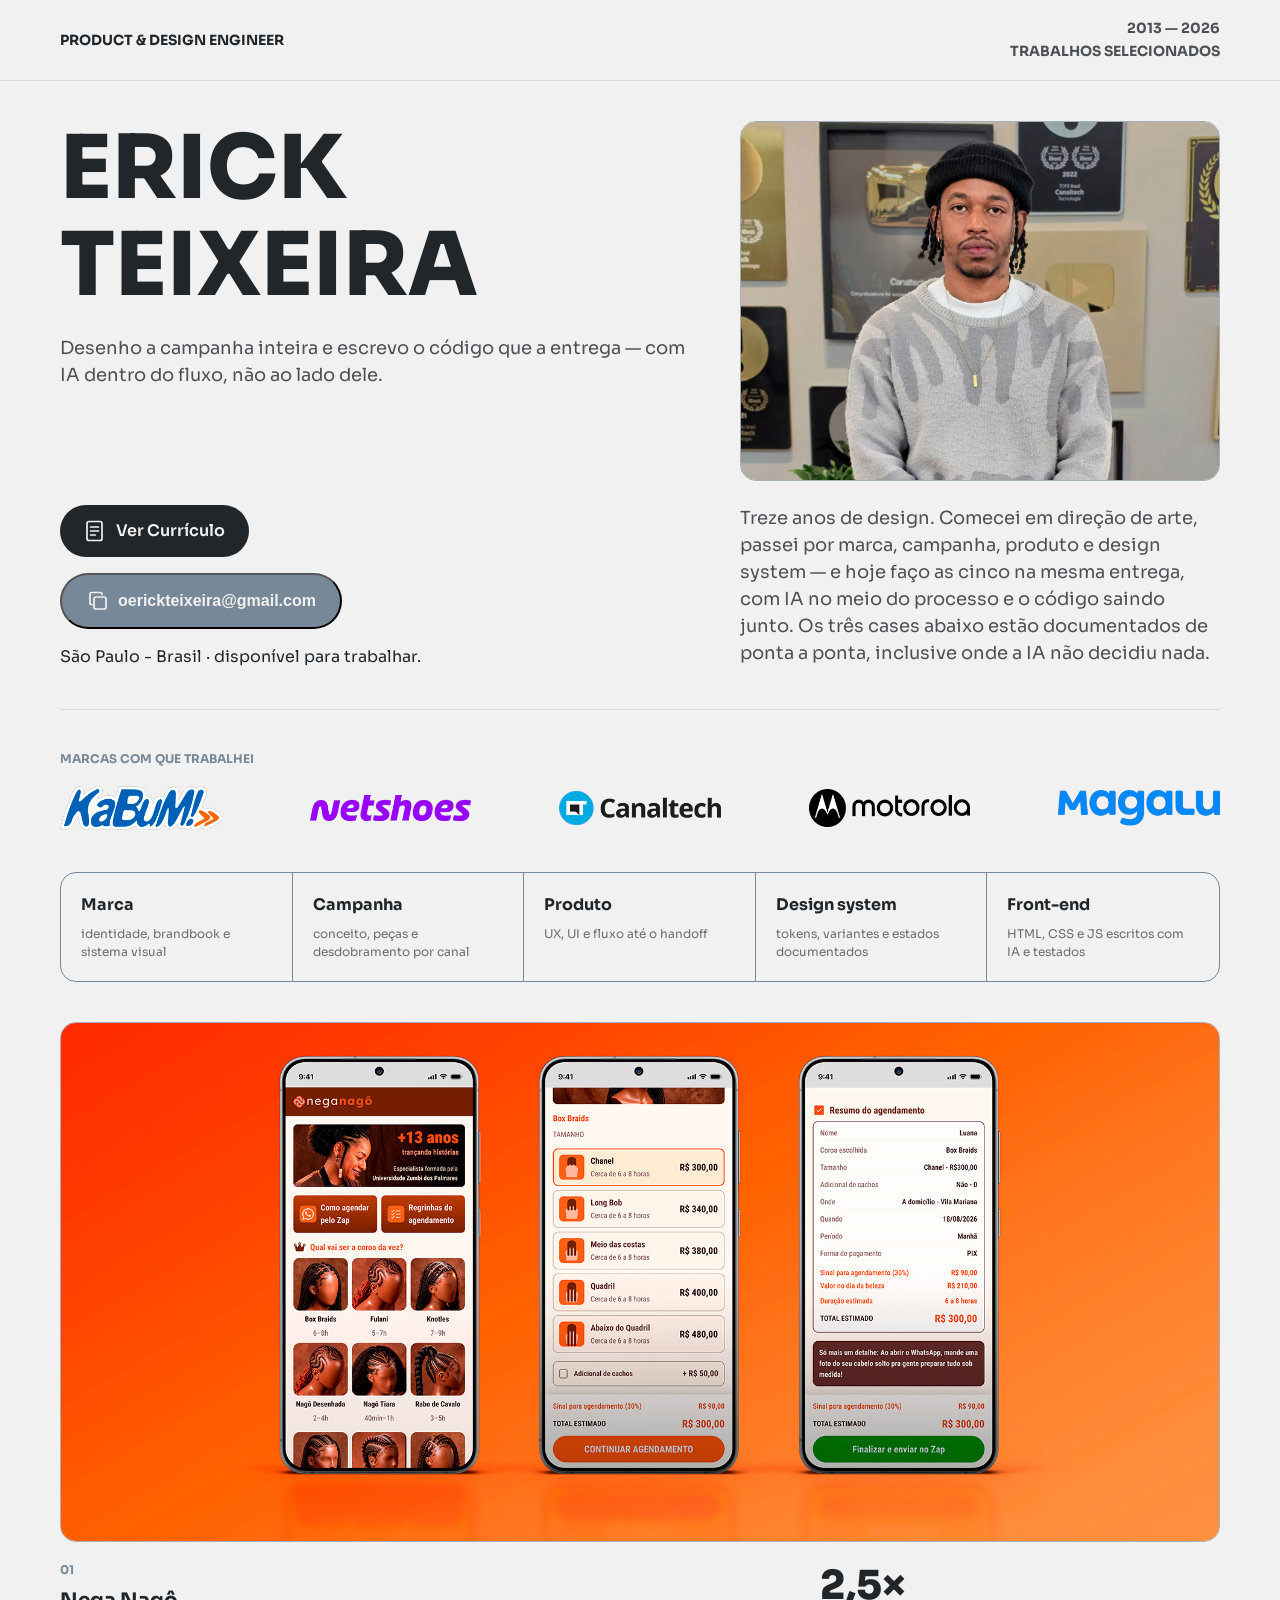
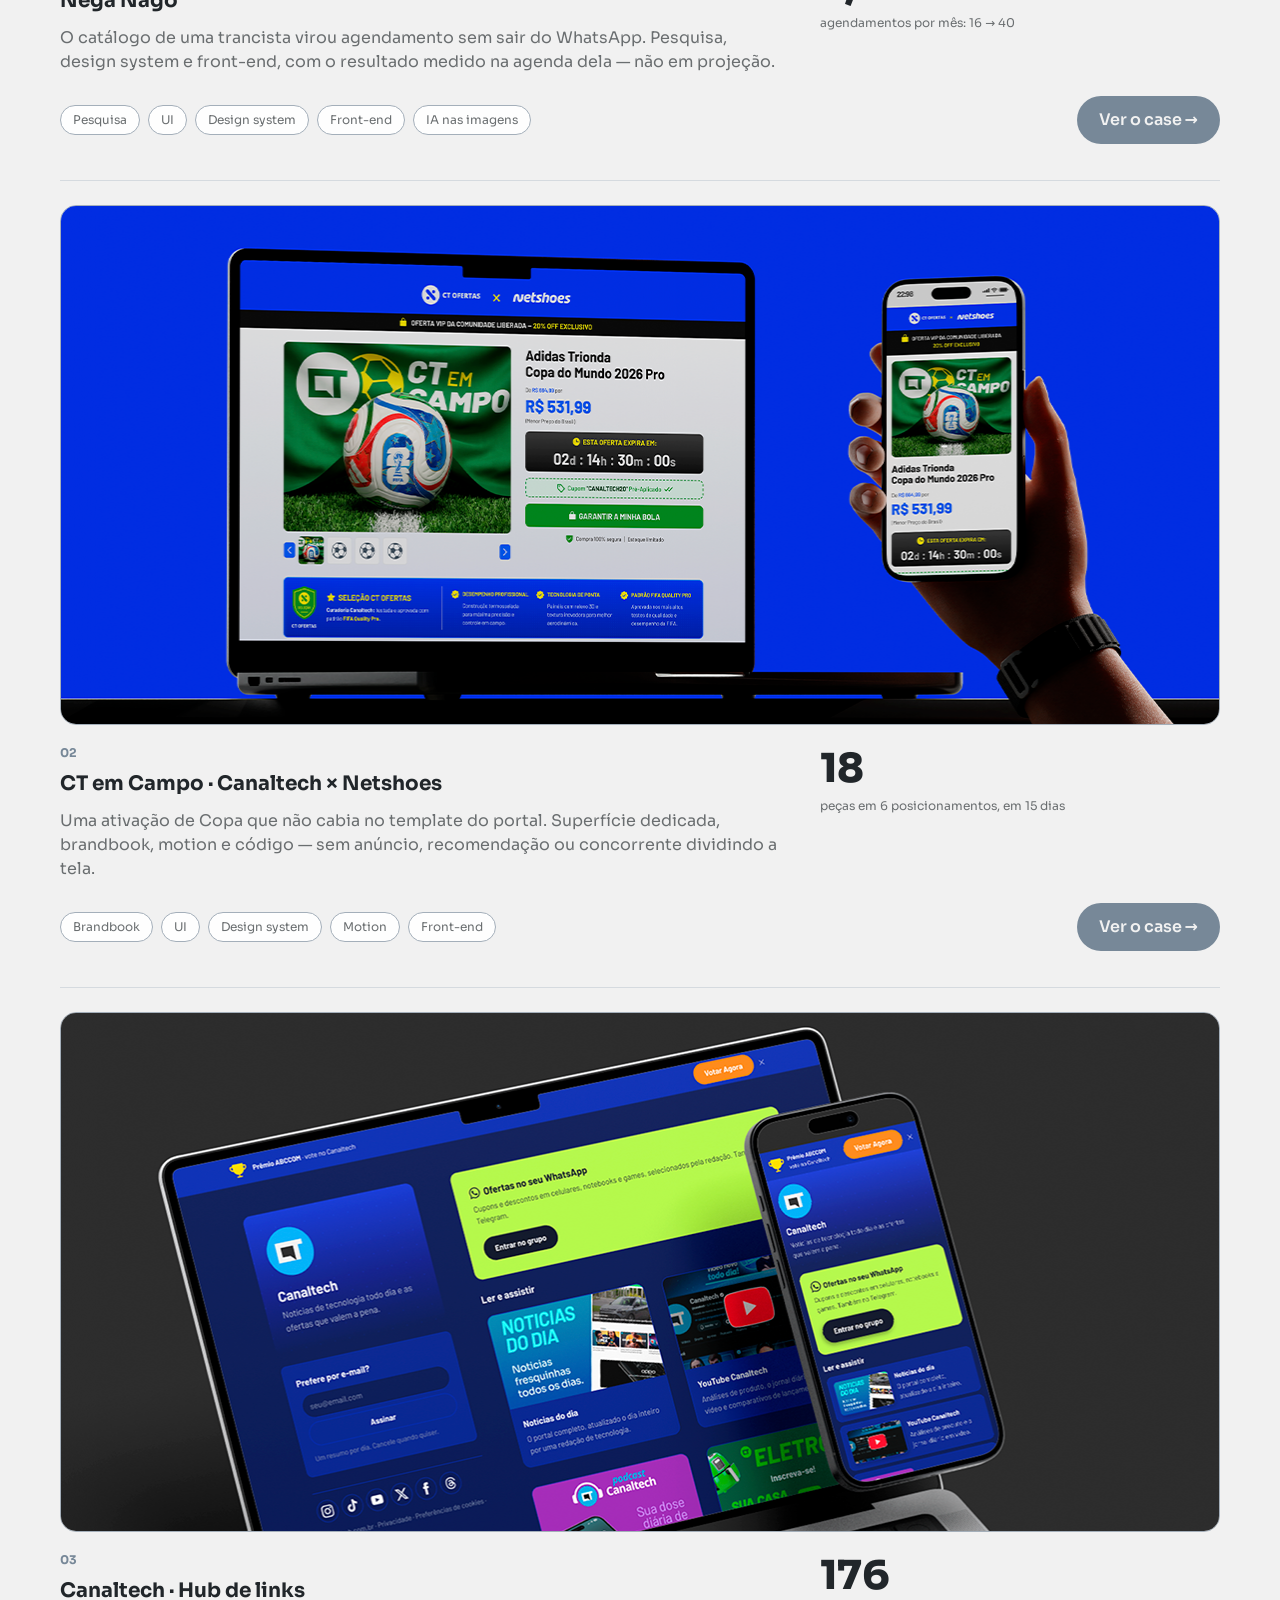
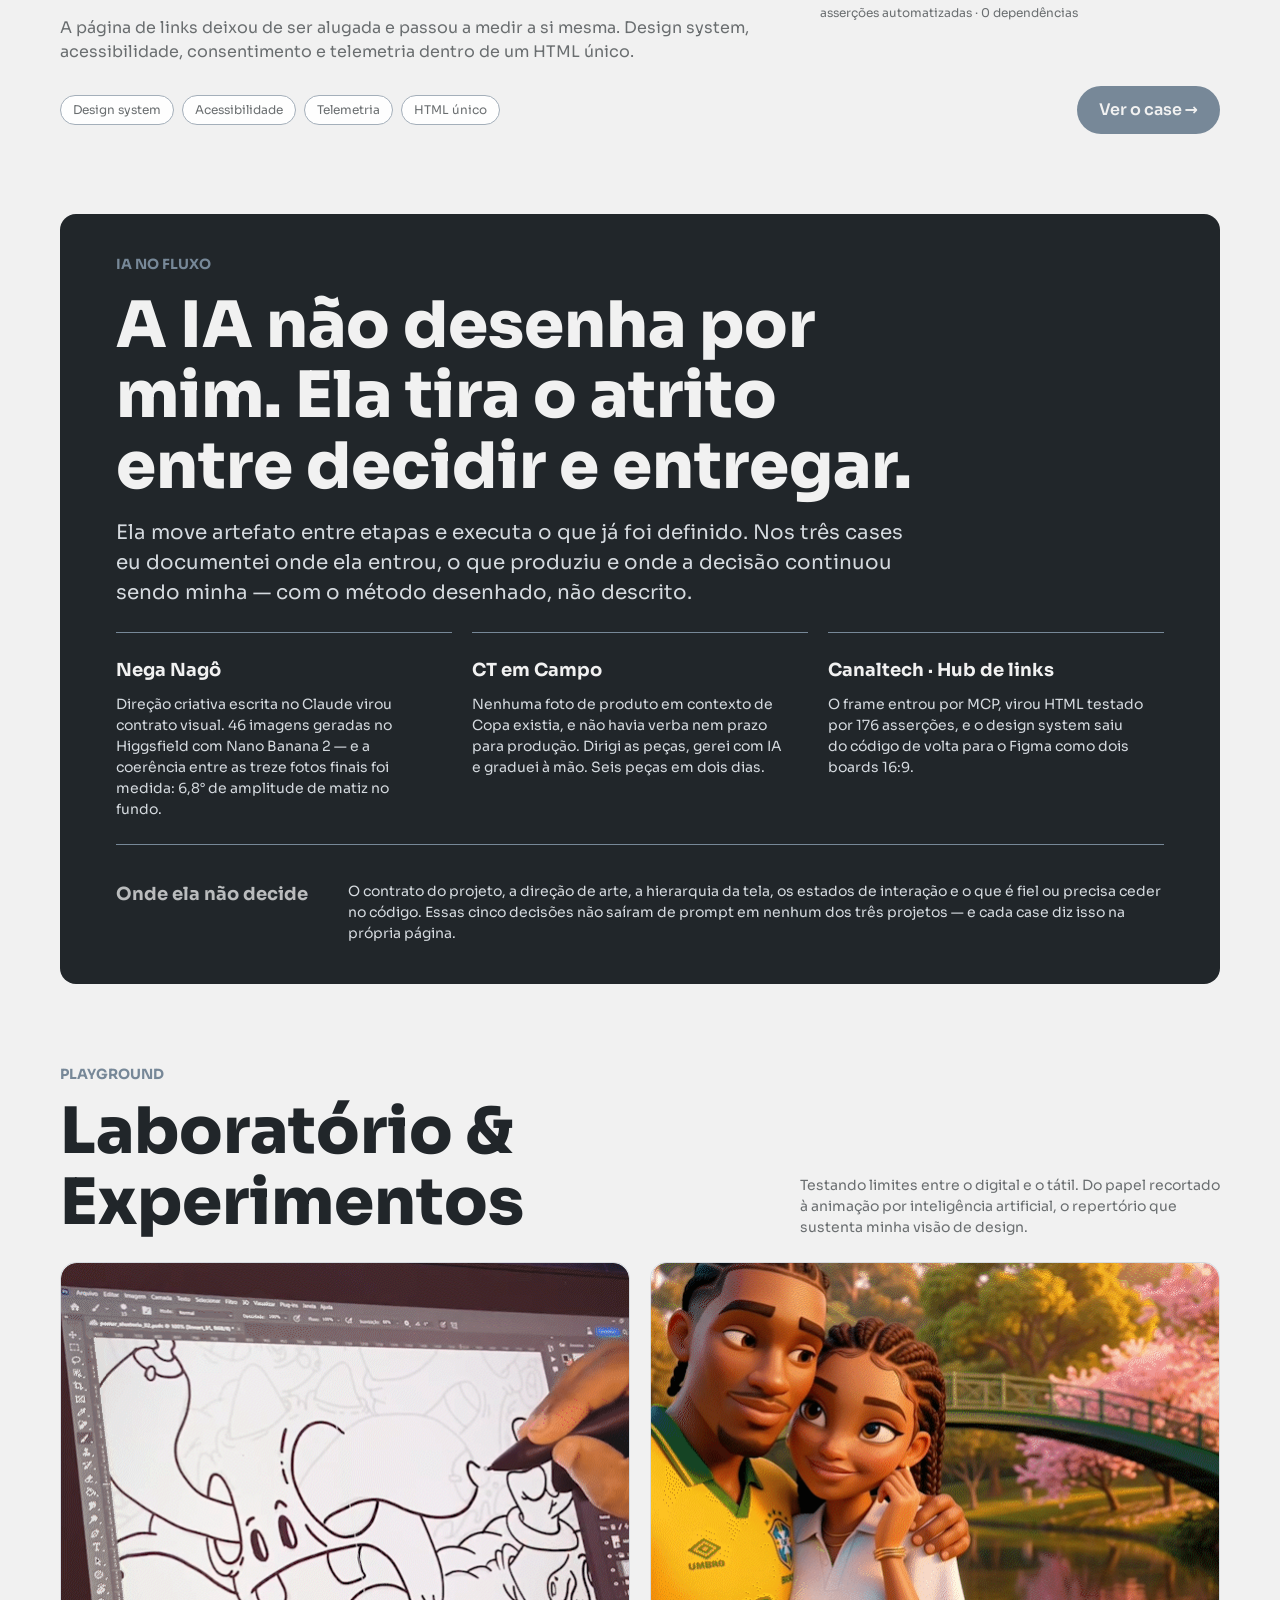
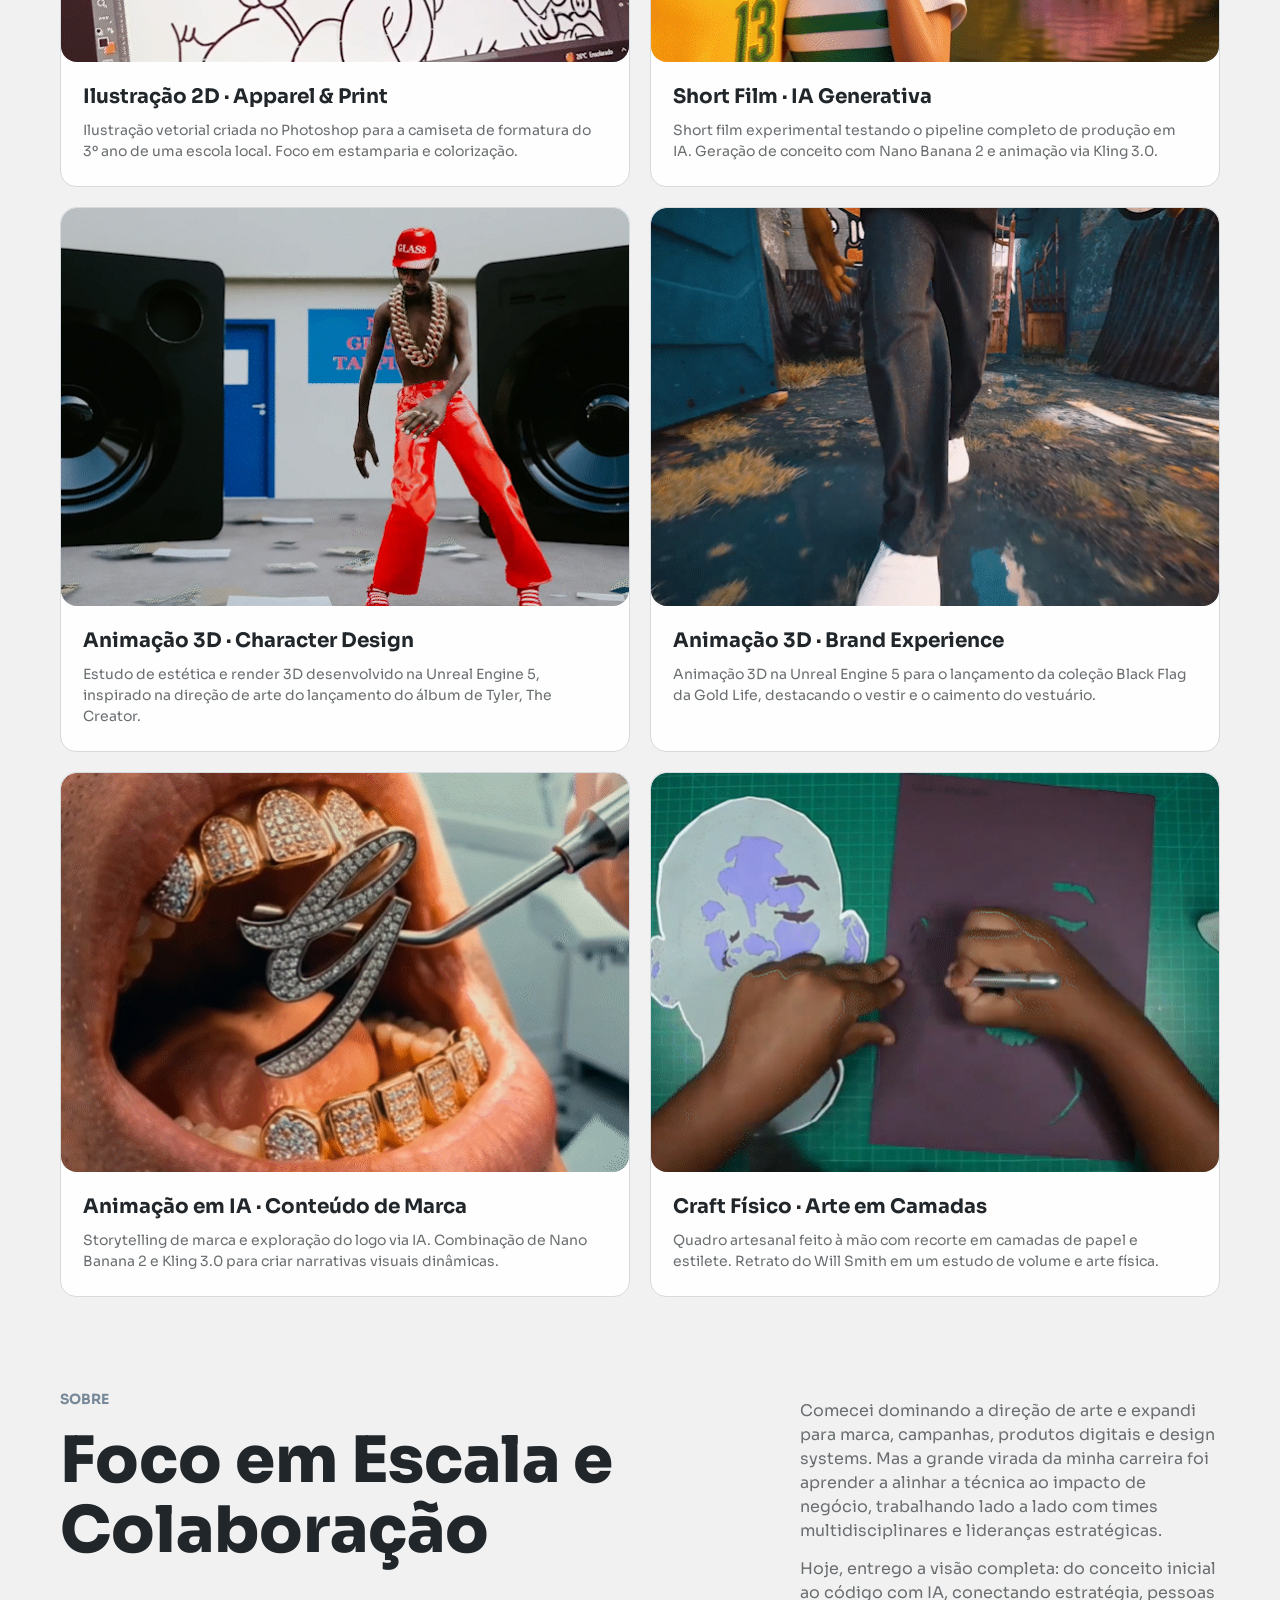
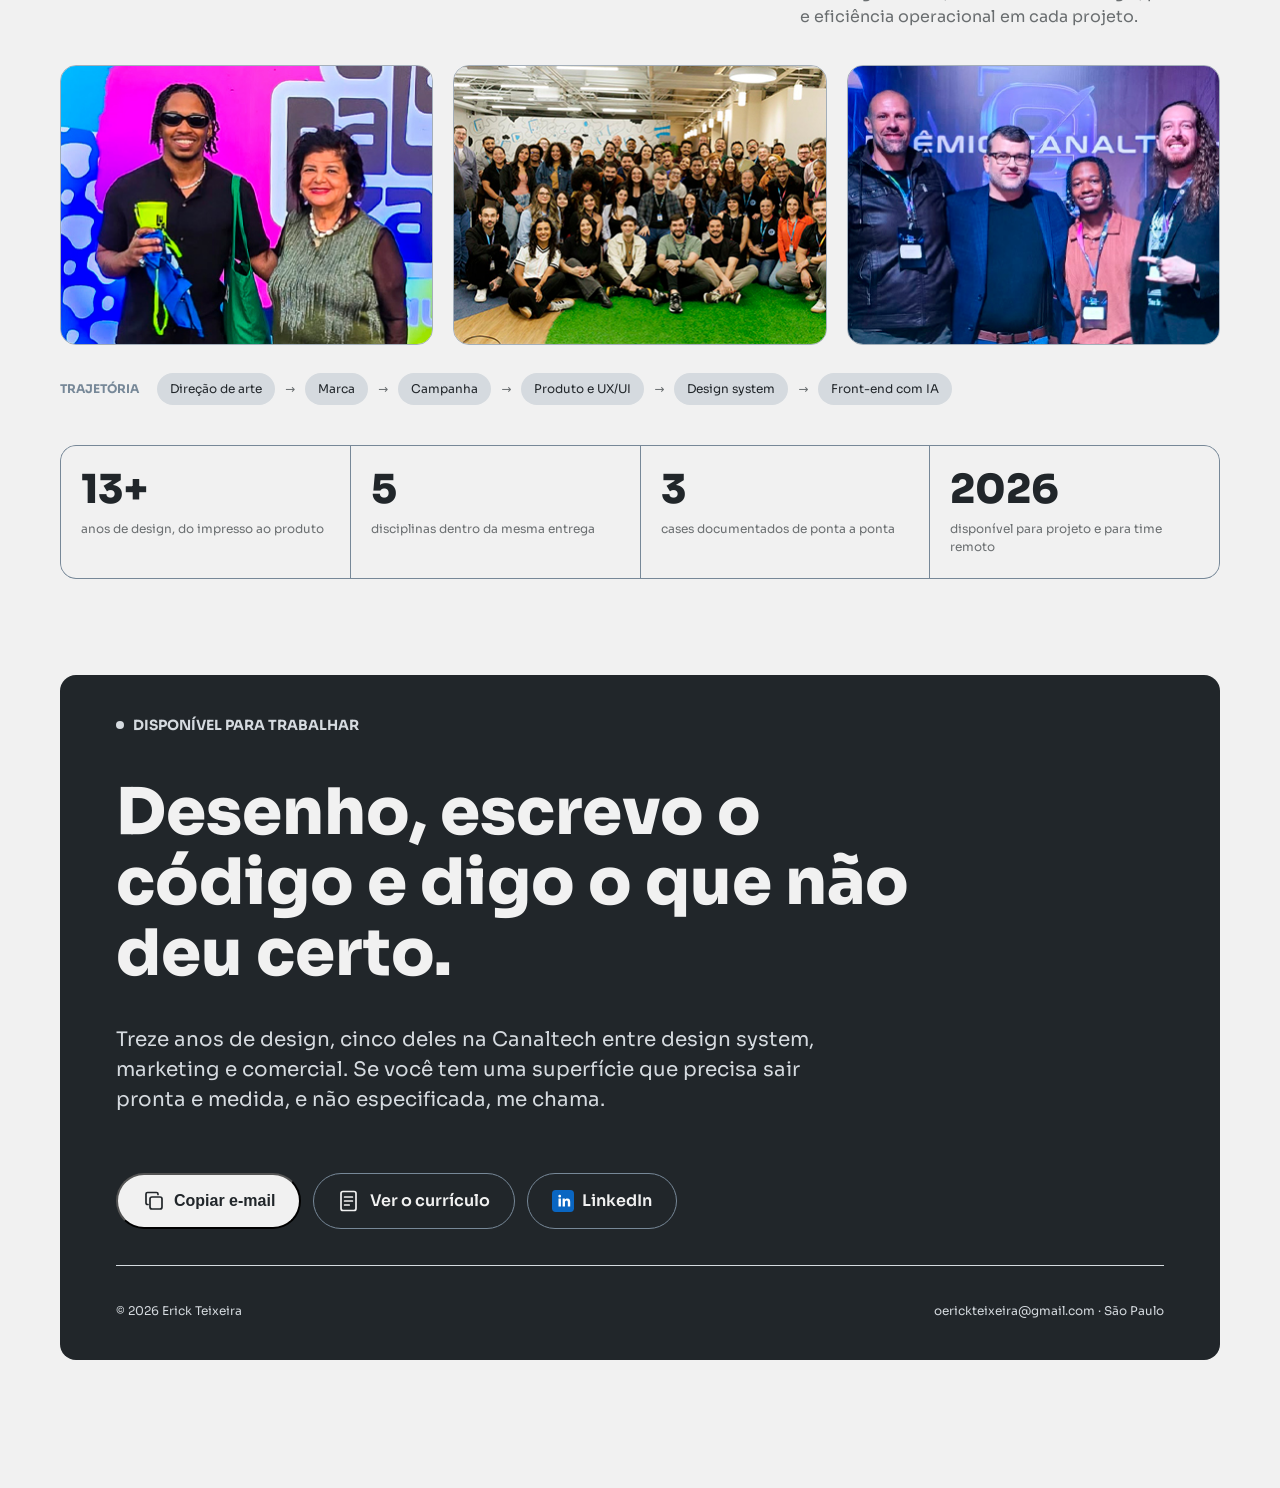
==== index.html @ 32a22528 "fix: CT em Campo passa a usar o mesmo sistema dos outros cases O PDF exportado do Figma mostra o cas" ====
<!DOCTYPE html>
<html lang="pt-BR">
<head>
<meta charset="UTF-8" />
<meta name="viewport" content="width=device-width, initial-scale=1.0" />
<meta name="theme-color" content="#f1f1f1" />
<title>Erick Teixeira · Product &amp; design engineer</title>
<meta name="description" content="Desenho a campanha inteira e escrevo o código que a entrega — com IA dentro do fluxo, não ao lado dele. Treze anos de design entre marca, campanha, produto, design system e front-end." />

<link rel="preconnect" href="https://fonts.googleapis.com" />
<link rel="preconnect" href="https://fonts.gstatic.com" crossorigin />
<link href="https://fonts.googleapis.com/css2?family=Sora:wght@400;600;700;800&display=swap" rel="stylesheet" />

<style>
/* ==========================================================================
   TOKENS — lidos nó a nó do Figma
   Jb6w9GH2aN7mVVCQseu3n5 · página PORTFOLIO - prototipo · frame 277:6799
   ========================================================================== */
:root{
  --page:#f1f1f1;
  --ink:#21262a;         /* títulos, texto forte, superfícies escuras */
  --body:#6a6e70;        /* corpo */
  --soft:#4d5155;        /* rótulos secundários */
  --muted:#778898;       /* rótulos, bordas fortes, botão de ação */
  --line:#d5dadf;        /* fio padrão */
  --line-2:#a4afba;      /* fio das molduras de imagem */
  --tile:#fefefe;        /* card do playground */
  --on-dark:#f1f1f1;
  --on-dark-2:#d5dadf;
  --on-dark-3:#babcbd;

  --wrap:1160px; --pad-x:120px;
  --r:16px; --r-pill:999px;
  --sec-y:40px;
}

*,*::before,*::after{box-sizing:border-box}
html{-webkit-text-size-adjust:100%;scroll-behavior:smooth}
@media (prefers-reduced-motion:reduce){html{scroll-behavior:auto}}
body{
  margin:0;background:var(--page);color:var(--ink);
  font-family:'Sora',ui-sans-serif,system-ui,-apple-system,'Segoe UI',Roboto,Arial,sans-serif;
  font-size:16px;line-height:1.5;
  -webkit-font-smoothing:antialiased;text-rendering:optimizeLegibility;
}
img{max-width:100%;display:block}
p{margin:0}
h1,h2,h3{margin:0;font-weight:700}
a{color:inherit;text-decoration:none}
ul{margin:0;padding:0;list-style:none}
.wrap{width:min(var(--wrap),100% - (var(--pad-x) * 2));margin-inline:auto}
.sr-only{position:absolute;width:1px;height:1px;padding:0;margin:-1px;overflow:hidden;clip:rect(0 0 0 0);white-space:nowrap;border:0}
:where(a,button,[tabindex]):focus-visible{outline:2px solid var(--ink);outline-offset:3px;border-radius:8px}
svg{display:block;flex:none}

/* ---------- escala tipográfica (Sora, valores do Figma) ---------- */
.d1{font-weight:800;font-size:88px;line-height:1.1;color:var(--ink)}
.h2{font-weight:800;font-size:64px;line-height:1.1;color:var(--ink)}
.num{font-weight:800;font-size:40px;line-height:1.1;color:var(--ink)}
.t20{font-weight:700;font-size:20px;line-height:1.5;color:var(--ink)}
.t18{font-weight:700;font-size:18px;line-height:1.5;color:var(--ink)}
.t16{font-weight:700;font-size:16px;line-height:1.5;color:var(--ink)}
.lead{font-weight:400;font-size:20px;line-height:1.5;color:var(--body)}
.intro{font-weight:400;font-size:18px;line-height:1.5;color:var(--soft)}
.p16{font-weight:400;font-size:16px;line-height:1.5;color:var(--body)}
.p14{font-weight:400;font-size:14px;line-height:1.5;color:var(--body)}
.p12{font-weight:400;font-size:12px;line-height:1.5;color:var(--body)}
.lb{font-weight:700;font-size:14px;line-height:1.5;text-transform:uppercase;color:var(--muted)}
.lb-sm{font-weight:700;font-size:12px;line-height:1.5;text-transform:uppercase;color:var(--muted)}
.idx{font-weight:700;font-size:12px;line-height:1;color:var(--muted)}

/* ---------- estrutura ---------- */
.sec{padding-block:var(--sec-y)}
.stack{display:flex;flex-direction:column;gap:24px}

/* ---------- topo ---------- */
.topo{border-bottom:1px solid var(--line)}
.topo__in{display:flex;align-items:center;justify-content:space-between;gap:24px;padding-block:18px}
.topo__cargo{font-weight:700;font-size:14px;line-height:1.5;text-transform:uppercase;color:var(--ink)}
.topo__per{display:flex;flex-direction:column;align-items:flex-end;gap:2px;text-align:right}
.topo__per span{font-weight:700;font-size:14px;line-height:1.5;text-transform:uppercase;color:var(--soft)}

/* ---------- hero ---------- */
.hero{display:flex;flex-direction:column;gap:24px;padding-block:40px;border-bottom:1px solid var(--line)}
.hero__top{display:grid;grid-template-columns:640px 480px;gap:40px;align-items:start}
.hero__nome{display:flex;flex-direction:column;gap:20px}
.d1{white-space:pre-line}
.hero__bio{display:grid;grid-template-columns:640px 480px;gap:40px;align-items:start}
.contato{display:flex;flex-direction:column;gap:16px;align-items:flex-start}

/* ---------- botões ---------- */
.btn{display:inline-flex;align-items:center;gap:8px;padding:14px 24px;border-radius:var(--r-pill);
  font-weight:600;font-size:16px;line-height:1.5;transition:opacity .15s,background .15s,border-color .15s}
.btn--dark{background:var(--ink);color:var(--on-dark)}
.btn--dark:hover{opacity:.88}
.btn--mut{background:var(--muted);color:var(--on-dark)}
.btn--mut:hover{opacity:.88}
.btn--light{background:var(--page);color:var(--ink)}
.btn--light:hover{opacity:.88}
.btn--ghost{background:transparent;color:var(--on-dark);border:1px solid var(--muted)}
.btn--ghost:hover{border-color:var(--on-dark-2)}

/* ---------- moldura de imagem ---------- */
.shot{background:var(--line);border-radius:var(--r);overflow:hidden;
  display:flex;align-items:center;justify-content:center}
.shot--bordered{border:1px solid var(--line-2)}
/* No Figma toda imagem é scaleMode FILL cobrindo o frame inteiro: sem padding. */
.shot img{width:100%;height:100%;object-fit:cover;object-position:center}
.ph{position:relative;width:100%;height:100%;min-height:120px;background:
  repeating-linear-gradient(45deg,#e7eaee 0 12px,#e1e5ea 12px 24px);
  display:flex;flex-direction:column;align-items:center;justify-content:center;
  gap:8px;text-align:center;padding:20px;color:var(--muted)}
.ph__f{font-family:ui-monospace,SFMono-Regular,Menlo,monospace;font-size:12px;
  color:var(--ink);background:var(--tile);border:1px solid var(--line-2);
  border-radius:6px;padding:5px 9px;word-break:break-all}
.ph__d{font-size:12px;line-height:1.5;max-width:44ch}
/* slot de logo tem 48px de altura: o placeholder cabe dentro, sem descrição */
.marca .ph{min-height:0;height:100%;padding:4px;gap:0;border-radius:8px}
.marca .ph .ph__d{display:none}
.marca .ph .ph__f{font-size:10px;padding:3px 6px;line-height:1.25;max-width:100%;
  overflow:hidden;text-overflow:ellipsis;white-space:nowrap}
</style>
<style>
/* ---------- marcas ---------- */
.marcas{display:flex;flex-direction:column;gap:16px;padding-block:40px}
.marcas__row{display:flex;align-items:center;justify-content:space-between;gap:88px}
.marcas__row .shot,.marcas__row img{background:none}
.marca{flex:1;display:flex;align-items:center;justify-content:center;min-width:0;height:48px}
/* No Figma cada logo tem 162px de largura e mantém a altura natural (43/25/34/37/36).
   Sem filtro: eles aparecem coloridos. */
.marca img{width:100%;height:auto;max-height:48px;object-fit:contain}

/* ---------- disciplinas ---------- */
.disc{display:grid;grid-template-columns:repeat(5,1fr);
  border:1px solid var(--muted);border-radius:var(--r);overflow:hidden}
.disc__item{display:flex;flex-direction:column;gap:8px;padding:20px;
  border-right:1px solid var(--muted)}
.disc__item:last-child{border-right:0}
.disc__d{font-weight:400;font-size:12px;line-height:1.5;color:var(--body)}

/* ---------- projetos ---------- */
.projetos{display:flex;flex-direction:column;gap:24px;padding-block:40px}
.proj{display:flex;flex-direction:column;gap:22px;padding-bottom:36px;
  border-bottom:1px solid var(--line);color:inherit;text-decoration:none;
  transition:opacity .18s}
/* o card inteiro é o link: imagem, título e texto */
.proj:hover .proj__txt .t20{text-decoration:underline;text-underline-offset:3px}
.proj:hover .ver{opacity:.86}
.proj:hover .shot img{transform:scale(1.012)}
.proj .shot img{transition:transform .35s ease}
.proj:focus-visible{outline:2px solid var(--ink);outline-offset:6px;border-radius:8px}
.proj:last-child{border-bottom:0;padding-bottom:0}
.proj__capa{height:520px}
.proj__meta{display:grid;grid-template-columns:720px 340px;gap:40px;align-items:start}
.proj__txt{display:flex;flex-direction:column;gap:10px}
.proj__metrica{display:flex;flex-direction:column;gap:6px}
.proj__metrica .p12{color:var(--body)}
.proj__acao{display:flex;align-items:center;justify-content:space-between;gap:20px}
.chips{display:flex;flex-wrap:wrap;gap:8px}
.chip{padding:5px 12px;border-radius:var(--r-pill);border:1px solid var(--line-2);
  font-weight:400;font-size:12px;line-height:1.5;color:var(--body);background:var(--tile)}
.ver{padding:12px 22px}

/* ---------- painel escuro (IA no fluxo / Contato) ---------- */
.painel{background:var(--ink);border-radius:var(--r);padding:40px 56px;color:var(--on-dark)}
/* no Figma o título e o texto do painel "IA no fluxo" quebram em 800px */
.painel .stack > .h2,.painel .stack > .lead{max-width:800px}
.painel .h2{color:var(--on-dark)}
.painel .lead{color:var(--on-dark-2)}
.painel .lb{color:var(--muted)}
.provas{display:grid;grid-template-columns:repeat(3,1fr);gap:20px}
.prova{display:flex;flex-direction:column;gap:10px;padding:24px 20px 0 0;
  border-top:1px solid var(--muted)}
.prova .t18{color:var(--on-dark)}
.prova .p14{color:var(--on-dark-2)}
.ndecide{display:grid;grid-template-columns:auto 1fr;gap:40px;align-items:start;
  padding-top:36px;margin-top:0;border-top:1px solid var(--muted)}
.ndecide .t18{color:var(--on-dark-3);white-space:nowrap}
.ndecide .p14{color:var(--on-dark-2)}

/* ---------- playground ---------- */
.play{display:flex;flex-direction:column;gap:24px;padding-block:40px}
.play__head{display:flex;align-items:flex-end;justify-content:space-between;gap:40px}
.play__t{display:flex;flex-direction:column;gap:12px;max-width:500px;min-width:0}
.play__d{max-width:420px;min-width:0}
.grade{display:grid;grid-template-columns:1fr 1fr;gap:20px}
.tile{background:var(--tile);border:1px solid var(--line);border-radius:var(--r);overflow:hidden;
  display:flex;flex-direction:column}
.tile__capa{aspect-ratio:570/400;background:var(--line)}
.tile__txt{display:flex;flex-direction:column;gap:8px;padding:20px 22px 24px}

/* ---------- sobre ---------- */
.sobre{display:flex;flex-direction:column;gap:24px;padding-block:40px}
.sobre__head{display:grid;grid-template-columns:700px 420px;gap:40px;align-items:start;
  padding-block:12px}
.sobre__t{display:flex;flex-direction:column;gap:16px}
.sobre__p{display:flex;flex-direction:column;gap:14px;padding-top:10px}
.fotos{display:grid;grid-template-columns:repeat(3,1fr);gap:20px}
.foto{aspect-ratio:373/280}
.traj{display:flex;flex-wrap:wrap;align-items:center;gap:10px;padding-top:4px}
.passo{padding:7px 13px;border-radius:var(--r-pill);background:var(--line);
  font-weight:400;font-size:12px;line-height:1.5;color:var(--ink)}
.seta{font-size:12px;color:var(--body)}
.nums{display:grid;grid-template-columns:repeat(4,1fr);gap:1px;background:var(--muted);
  border:1px solid var(--muted);border-radius:var(--r);overflow:hidden}
.nums__i{display:flex;flex-direction:column;gap:8px;padding:22px 20px;background:var(--page)}

/* ---------- contato ---------- */
.disp{display:flex;align-items:center;gap:9px;padding-bottom:6px;margin-bottom:36px}
/* larguras lidas do frame Contato (277:7039): título 820, parágrafo 700 */
#contato .h2{max-width:820px}
#contato .lead{max-width:700px}
.disp i{width:8px;height:8px;border-radius:50%;background:var(--on-dark-2);flex:none}
.disp span{font-weight:700;font-size:14px;line-height:1.5;text-transform:uppercase;color:var(--on-dark-2)}
.acoes{display:flex;flex-wrap:wrap;gap:12px;padding-top:22px}
.base{display:flex;justify-content:space-between;gap:16px;flex-wrap:wrap;
  padding-top:36px;border-top:1px solid var(--on-dark-2)}
.base p{font-weight:400;font-size:12px;line-height:1.5;color:var(--on-dark-2)}
.respiro{height:88px}
</style>
<style>
/* ==========================================================================
   RESPONSIVO — o Figma tem só o desktop 1400; abaixo disso é adaptação
   ========================================================================== */
@media (max-width:1399px){ :root{--pad-x:56px} }

@media (max-width:1279px){
  .hero__top,.hero__bio{grid-template-columns:minmax(0,640fr) minmax(0,480fr);gap:32px}
  .sobre__head{grid-template-columns:minmax(0,700fr) minmax(0,420fr);gap:32px}
  .proj__meta{grid-template-columns:minmax(0,720fr) minmax(0,340fr);gap:32px}
  .marcas__row{gap:40px}
  .painel{padding:36px 40px}
}

@media (max-width:1023px){
  :root{--pad-x:40px;--sec-y:32px}
  .d1{font-size:64px}
  .h2{font-size:44px}
  .hero__top,.hero__bio{grid-template-columns:1fr;gap:24px}
  .hero__top .shot{max-width:520px}
  .contato{align-items:flex-start}
  .disc{grid-template-columns:repeat(3,1fr)}
  .disc__item{border-bottom:1px solid var(--muted)}
  .disc__item:nth-child(3n){border-right:0}
  .disc__item:nth-last-child(-n+2){border-bottom:0}
  .provas{grid-template-columns:1fr;gap:0}
  .prova{padding:20px 0}
  .proj__capa{height:400px}
  .proj__meta{grid-template-columns:1fr;gap:20px}
  .grade{gap:16px}
  .tile__capa{height:320px}
  .sobre__head{grid-template-columns:1fr;gap:24px}
  .sobre__p{padding-top:0}
  .fotos{grid-template-columns:1fr 1fr}
  .fotos .foto:last-child{grid-column:1 / -1}
  .nums{grid-template-columns:1fr 1fr}
  .play__head{flex-direction:column;align-items:flex-start;gap:20px}
  .play__d{max-width:none}
}

@media (max-width:767px){
  :root{--pad-x:20px;--sec-y:28px;--r:14px}
  body{font-size:15px}

  .d1{font-size:40px;line-height:1.12}
  .h2{font-size:29px;line-height:1.18}
  .num{font-size:30px}
  .t20{font-size:17px}
  .t18{font-size:16px}
  .lead{font-size:16.5px}
  .intro{font-size:16px}
  .p16{font-size:15px}

  /* topo: cargo e período empilham, período volta a alinhar à esquerda */
  .topo__in{flex-direction:column;align-items:flex-start;gap:6px;padding-block:14px}
  .topo__cargo{font-size:12.5px}
  .topo__per{align-items:flex-start;text-align:left}
  .topo__per span{font-size:12.5px}

  .hero{padding-block:28px;gap:20px}
  .hero__top .shot{max-width:none}
  .contato{width:100%}
  .btn{padding:13px 20px;font-size:15px}
  .contato .btn{width:100%;justify-content:center}

  /* marcas: rolagem horizontal preserva o tamanho legível do logo */
  .marcas{padding-block:28px}
  .marcas__scroll{overflow-x:auto;overflow-y:hidden;scrollbar-width:none;
    -webkit-overflow-scrolling:touch;margin-inline:calc(var(--pad-x) * -1);
    padding-inline:var(--pad-x)}
  .marcas__scroll::-webkit-scrollbar{display:none}
  .marcas__row{gap:32px;justify-content:flex-start}
  .marca{flex:none;width:120px;height:38px}
  .marca img{max-height:34px}

  .disc{grid-template-columns:1fr}
  .disc__item{border-right:0;border-bottom:1px solid var(--muted);padding:16px 18px}
  .disc__item:last-child{border-bottom:0}

  .projetos{padding-block:28px;gap:20px}
  .proj{gap:16px;padding-bottom:24px}
  .proj__capa{height:210px}
  .proj__acao{flex-direction:column;align-items:stretch;gap:14px}
  .ver{justify-content:center}
  .chip{font-size:11.5px;padding:4px 10px}

  .painel{padding:24px 20px}
  .ndecide{grid-template-columns:1fr;gap:10px;padding-top:24px}
  .ndecide .t18{white-space:normal}

  .play{padding-block:28px}
  .grade{grid-template-columns:1fr;gap:14px}
  .tile__capa{height:200px}
  .tile__txt{padding:16px 18px 20px}

  .sobre{padding-block:28px}
  .sobre__head{padding-block:0}
  .fotos{grid-template-columns:1fr;gap:14px}
  .fotos .foto:last-child{grid-column:auto}
  .nums{grid-template-columns:1fr 1fr}
  .nums__i{padding:16px 16px}
  .traj{gap:8px}
  .passo{font-size:11.5px;padding:6px 11px}

  .acoes{padding-top:16px}
  .acoes .btn{width:100%;justify-content:center}
  .base{flex-direction:column;gap:6px;padding-top:24px}
  .respiro{height:48px}
}

@media (max-width:400px){
  .nums{grid-template-columns:1fr}
  .d1{font-size:34px}
  .h2{font-size:25px}
}
</style>
</head>
<body>
<a href="#projetos" class="sr-only">Pular para os trabalhos</a>

<!-- ======================= TOPO ======================= -->
<header class="topo">
  <div class="wrap topo__in">
    <span class="topo__cargo">Product &amp; design engineer</span>
    <span class="topo__per">
      <span>2013 — 2026</span>
      <span>Trabalhos selecionados</span>
    </span>
  </div>
</header>

<main>
<!-- ======================= HERO ======================= -->
<section class="wrap hero">
  <div class="hero__top">
    <div class="hero__nome">
      <h1 class="d1">ERICK
TEIXEIRA</h1>
      <p class="intro">Desenho a campanha inteira e escrevo o código que a entrega — com IA dentro
        do fluxo, não ao lado dele.</p>
    </div>
    <div class="shot shot--bordered" style="aspect-ratio:480/360">
      <img src="assets/erick.png" width="480" height="360"
           data-desc="Retrato · 4:3" alt="Retrato de Erick Teixeira" />
    </div>
  </div>

  <div class="hero__bio">
    <div class="contato">
      <a class="btn btn--dark" href="https://drive.google.com/file/d/193hnqVBzl9iG8hfwDgnNSi9pxmla_MYO/view?usp=sharing" target="_blank" rel="noopener">
        <svg width="24" height="24" viewBox="0 0 24 24" fill="none" aria-hidden="true">
          <rect x="3" y="2.5" width="15" height="19" rx="2" stroke="currentColor" stroke-width="1.7"/>
          <path d="M6.6 8h7.8M6.6 12h7.8M6.6 16h4.6" stroke="currentColor" stroke-width="1.7" stroke-linecap="round"/>
        </svg>
        Ver Currículo
      </a>
      <button class="btn btn--mut" type="button" id="copiar-email-hero" data-email="oerickteixeira@gmail.com">
        <svg width="24" height="24" viewBox="0 0 24 24" fill="none" aria-hidden="true">
          <rect x="8" y="8" width="12" height="12" rx="2" stroke="currentColor" stroke-width="1.7"/>
          <path d="M16 5.5V5a1.5 1.5 0 0 0-1.5-1.5h-9A1.5 1.5 0 0 0 4 5v9A1.5 1.5 0 0 0 5.5 15.5H6"
            stroke="currentColor" stroke-width="1.7" stroke-linecap="round"/>
        </svg>
        <span class="btn__t">oerickteixeira@gmail.com</span>
      </button>
      <p class="p16" style="color:var(--ink)">São Paulo - Brasil · disponível para trabalhar.</p>
    </div>
    <p class="intro">Treze anos de design. Comecei em direção de arte, passei por marca, campanha,
      produto e design system — e hoje faço as cinco na mesma entrega, com IA no meio do processo e
      o código saindo junto. Os três cases abaixo estão documentados de ponta a ponta, inclusive
      onde a IA não decidiu nada.</p>
  </div>
</section>

<!-- ======================= MARCAS ======================= -->
<section class="wrap marcas">
  <p class="lb-sm">Marcas com que trabalhei</p>
  <div class="marcas__scroll">
    <div class="marcas__row">
      <span class="marca"><img src="assets/logo_kabum.png" width="162" height="43" data-desc="logo_kabum" alt="KaBuM!" loading="lazy" decoding="async" /></span>
      <span class="marca"><img src="assets/logo_netshoes.png" width="162" height="25" data-desc="logo_netshoes" alt="Netshoes" loading="lazy" decoding="async" /></span>
      <span class="marca"><img src="assets/logo_canaltech.png" width="162" height="34" data-desc="logo_canaltech" alt="Canaltech" loading="lazy" decoding="async" /></span>
      <span class="marca"><img src="assets/logo_motorola.png" width="162" height="37" data-desc="logo_motorola" alt="Motorola" loading="lazy" decoding="async" /></span>
      <span class="marca"><img src="assets/logo_magalu.png" width="162" height="36" data-desc="logo_magalu" alt="Magalu" loading="lazy" decoding="async" /></span>
    </div>
  </div>
</section>

<!-- ======================= DISCIPLINAS ======================= -->
<section class="wrap">
  <div class="disc">
    <div class="disc__item"><h2 class="t16">Marca</h2><p class="disc__d">identidade, brandbook e sistema visual</p></div>
    <div class="disc__item"><h2 class="t16">Campanha</h2><p class="disc__d">conceito, peças e desdobramento por canal</p></div>
    <div class="disc__item"><h2 class="t16">Produto</h2><p class="disc__d">UX, UI e fluxo até o handoff</p></div>
    <div class="disc__item"><h2 class="t16">Design system</h2><p class="disc__d">tokens, variantes e estados documentados</p></div>
    <div class="disc__item"><h2 class="t16">Front-end</h2><p class="disc__d">HTML, CSS e JS escritos com IA e testados</p></div>
  </div>
</section>

<!-- ======================= PROJETOS ======================= -->
<section class="wrap projetos" id="projetos">
  <a class="proj" href="nega-nago.html" aria-label="Abrir o case Nega Nagô">
    <div class="shot shot--bordered proj__capa" style="aspect-ratio:1160/520">
      <img src="assets/capa_nega_nago.jpg" width="1160" height="520"
           data-desc="Capa · Nega Nagô" alt="Capa do case Nega Nagô" loading="lazy" decoding="async" />
    </div>
    <div class="proj__meta">
      <div class="proj__txt">
        <p class="idx">01</p>
        <h2 class="t20">Nega Nagô</h2>
        <p class="p16">O catálogo de uma trancista virou agendamento sem sair do WhatsApp. Pesquisa,
          design system e front-end, com o resultado medido na agenda dela — não em projeção.</p>
      </div>
      <div class="proj__metrica">
        <p class="num">2,5×</p>
        <p class="p12">agendamentos por mês: 16 → 40</p>
      </div>
    </div>
    <div class="proj__acao">
      <div class="chips">
        <span class="chip">Pesquisa</span><span class="chip">UI</span>
        <span class="chip">Design system</span><span class="chip">Front-end</span>
        <span class="chip">IA nas imagens</span>
      </div>
      <span class="btn btn--mut ver" aria-hidden="true">Ver o case →</span>
    </div>
  </a>

  <a class="proj" href="ct-em-campo.html" aria-label="Abrir o case CT em Campo · Canaltech × Netshoes">
    <div class="shot shot--bordered proj__capa" style="aspect-ratio:1160/520">
      <img src="assets/capa_ct_em_campo.png" width="1160" height="520"
           data-desc="Capa · CT em Campo" alt="Capa do case CT em Campo" loading="lazy" decoding="async" />
    </div>
    <div class="proj__meta">
      <div class="proj__txt">
        <p class="idx">02</p>
        <h2 class="t20">CT em Campo · Canaltech × Netshoes</h2>
        <p class="p16">Uma ativação de Copa que não cabia no template do portal. Superfície dedicada,
          brandbook, motion e código — sem anúncio, recomendação ou concorrente dividindo a tela.</p>
      </div>
      <div class="proj__metrica">
        <p class="num">18</p>
        <p class="p12">peças em 6 posicionamentos, em 15 dias</p>
      </div>
    </div>
    <div class="proj__acao">
      <div class="chips">
        <span class="chip">Brandbook</span><span class="chip">UI</span>
        <span class="chip">Design system</span><span class="chip">Motion</span>
        <span class="chip">Front-end</span>
      </div>
      <span class="btn btn--mut ver" aria-hidden="true">Ver o case →</span>
    </div>
  </a>

  <a class="proj" href="canaltech-hub.html" aria-label="Abrir o case Canaltech · Hub de links">
    <div class="shot shot--bordered proj__capa" style="aspect-ratio:1160/520">
      <img src="assets/capa_canaltech_hub_links.png" width="1160" height="520"
           data-desc="Capa · Canaltech · Hub de links" alt="Capa do case Canaltech Hub de links" loading="lazy" decoding="async" />
    </div>
    <div class="proj__meta">
      <div class="proj__txt">
        <p class="idx">03</p>
        <h2 class="t20">Canaltech · Hub de links</h2>
        <p class="p16">A página de links deixou de ser alugada e passou a medir a si mesma. Design
          system, acessibilidade, consentimento e telemetria dentro de um HTML único.</p>
      </div>
      <div class="proj__metrica">
        <p class="num">176</p>
        <p class="p12">asserções automatizadas · 0 dependências</p>
      </div>
    </div>
    <div class="proj__acao">
      <div class="chips">
        <span class="chip">Design system</span><span class="chip">Acessibilidade</span>
        <span class="chip">Telemetria</span><span class="chip">HTML único</span>
      </div>
      <span class="btn btn--mut ver" aria-hidden="true">Ver o case →</span>
    </div>
  </a>
</section>

<!-- ======================= IA NO FLUXO ======================= -->
<section class="wrap sec">
  <div class="painel stack">
    <div class="stack" style="gap:16px">
      <p class="lb">IA no fluxo</p>
      <h2 class="h2">A IA não desenha por mim. Ela tira o atrito entre decidir e entregar.</h2>
      <p class="lead">Ela move artefato entre etapas e executa o que já foi definido. Nos três cases
        eu documentei onde ela entrou, o que produziu e onde a decisão continuou sendo minha — com
        o método desenhado, não descrito.</p>
    </div>
    <div class="provas">
      <div class="prova">
        <h3 class="t18">Nega Nagô</h3>
        <p class="p14">Direção criativa escrita no Claude virou contrato visual. 46 imagens geradas
          no Higgsfield com Nano Banana 2 — e a coerência entre as treze fotos finais foi medida:
          6,8° de amplitude de matiz no fundo.</p>
      </div>
      <div class="prova">
        <h3 class="t18">CT em Campo</h3>
        <p class="p14">Nenhuma foto de produto em contexto de Copa existia, e não havia verba nem
          prazo para produção. Dirigi as peças, gerei com IA e graduei à mão. Seis peças em dois dias.</p>
      </div>
      <div class="prova">
        <h3 class="t18">Canaltech · Hub de links</h3>
        <p class="p14">O frame entrou por MCP, virou HTML testado por 176 asserções, e o design
          system saiu do código de volta para o Figma como dois boards 16:9.</p>
      </div>
    </div>
    <div class="ndecide">
      <h3 class="t18">Onde ela não decide</h3>
      <p class="p14">O contrato do projeto, a direção de arte, a hierarquia da tela, os estados de
        interação e o que é fiel ou precisa ceder no código. Essas cinco decisões não saíram de
        prompt em nenhum dos três projetos — e cada case diz isso na própria página.</p>
    </div>
  </div>
</section>

<!-- ======================= PLAYGROUND ======================= -->
<section class="wrap play">
  <div class="play__head">
    <div class="play__t">
      <p class="lb">Playground</p>
      <h2 class="h2">Laboratório &amp; Experimentos</h2>
    </div>
    <p class="p14 play__d">Testando limites entre o digital e o tátil. Do papel recortado à
      animação por inteligência artificial, o repertório que sustenta minha visão de design.</p>
  </div>

  <div class="grade">
    <article class="tile">
      <div class="shot tile__capa" style="aspect-ratio:570/400">
        <img src="assets/01_ilustracao_2D.gif" width="570" height="400"
             data-desc="Ilustração 2D · Apparel &amp; Print" alt="Ilustração 2D para camiseta" loading="lazy" decoding="async" />
      </div>
      <div class="tile__txt">
        <h3 class="t20">Ilustração 2D · Apparel &amp; Print</h3>
        <p class="p14">Ilustração vetorial criada no Photoshop para a camiseta de formatura do 3º
          ano de uma escola local. Foco em estamparia e colorização.</p>
      </div>
    </article>
    <article class="tile">
      <div class="shot tile__capa" style="aspect-ratio:570/400">
        <img src="assets/02_short_film_ai.gif" width="570" height="400"
             data-desc="Short Film · IA Generativa" alt="Short film em IA generativa" loading="lazy" decoding="async" />
      </div>
      <div class="tile__txt">
        <h3 class="t20">Short Film · IA Generativa</h3>
        <p class="p14">Short film experimental testando o pipeline completo de produção em IA.
          Geração de conceito com Nano Banana 2 e animação via Kling 3.0.</p>
      </div>
    </article>

    <article class="tile">
      <div class="shot tile__capa" style="aspect-ratio:570/400">
        <img src="assets/03_3d_animation_tyler.gif" width="570" height="400"
             data-desc="Animação 3D · Character Design" alt="Animação 3D character design" loading="lazy" decoding="async" />
      </div>
      <div class="tile__txt">
        <h3 class="t20">Animação 3D · Character Design</h3>
        <p class="p14">Estudo de estética e render 3D desenvolvido na Unreal Engine 5, inspirado na
          direção de arte do lançamento do álbum de Tyler, The Creator.</p>
      </div>
    </article>
    <article class="tile">
      <div class="shot tile__capa" style="aspect-ratio:570/400">
        <img src="assets/04_3d_animation_gold_life.gif" width="570" height="400"
             data-desc="Animação 3D · Brand Experience" alt="Animação 3D brand experience" loading="lazy" decoding="async" />
      </div>
      <div class="tile__txt">
        <h3 class="t20">Animação 3D · Brand Experience</h3>
        <p class="p14">Animação 3D na Unreal Engine 5 para o lançamento da coleção Black Flag da
          Gold Life, destacando o vestir e o caimento do vestuário.</p>
      </div>
    </article>

    <article class="tile">
      <div class="shot tile__capa" style="aspect-ratio:570/400">
        <img src="assets/05_ai_animation_gold_life.gif" width="570" height="400"
             data-desc="Animação em IA · Conteúdo de Marca" alt="Animação em IA para marca" loading="lazy" decoding="async" />
      </div>
      <div class="tile__txt">
        <h3 class="t20">Animação em IA · Conteúdo de Marca</h3>
        <p class="p14">Storytelling de marca e exploração do logo via IA. Combinação de Nano Banana
          2 e Kling 3.0 para criar narrativas visuais dinâmicas.</p>
      </div>
    </article>
    <article class="tile">
      <div class="shot tile__capa" style="aspect-ratio:570/400">
        <img src="assets/06_artesanato.gif" width="570" height="400"
             data-desc="Craft Físico · Arte em Camadas" alt="Quadro artesanal em camadas de papel" loading="lazy" decoding="async" />
      </div>
      <div class="tile__txt">
        <h3 class="t20">Craft Físico · Arte em Camadas</h3>
        <p class="p14">Quadro artesanal feito à mão com recorte em camadas de papel e estilete.
          Retrato do Will Smith em um estudo de volume e arte física.</p>
      </div>
    </article>
  </div>
</section>

<!-- ======================= SOBRE ======================= -->
<section class="wrap sobre">
  <div class="sobre__head">
    <div class="sobre__t">
      <p class="lb">Sobre</p>
      <h2 class="h2">Foco em Escala e Colaboração</h2>
    </div>
    <div class="sobre__p">
      <p class="p16">Comecei dominando a direção de arte e expandi para marca, campanhas, produtos
        digitais e design systems. Mas a grande virada da minha carreira foi aprender a alinhar a
        técnica ao impacto de negócio, trabalhando lado a lado com times multidisciplinares e
        lideranças estratégicas.</p>
      <p class="p16">Hoje, entrego a visão completa: do conceito inicial ao código com IA,
        conectando estratégia, pessoas e eficiência operacional em cada projeto.</p>
    </div>
  </div>

  <div class="fotos">
    <div class="shot shot--bordered foto" style="aspect-ratio:373/280">
      <img src="assets/foto_luiza.jpg" width="373" height="280"
           data-desc="Foto 2 · processo" alt="Foto do processo de trabalho" loading="lazy" decoding="async" />
    </div>
    <div class="shot shot--bordered foto" style="aspect-ratio:373/280">
      <img src="assets/foto_grupo.jpg" width="373" height="280"
           data-desc="Foto 1 · trabalhando" alt="Foto trabalhando com o time" loading="lazy" decoding="async" />
    </div>
    <div class="shot shot--bordered foto" style="aspect-ratio:373/280">
      <img src="assets/foto_time.jpg" width="374" height="280"
           data-desc="Foto 3 · retrato" alt="Retrato" loading="lazy" decoding="async" />
    </div>
  </div>

  <div>
    <div class="traj">
      <span class="lb-sm" style="margin-right:8px">Trajetória</span>
      <span class="passo">Direção de arte</span><span class="seta">→</span>
      <span class="passo">Marca</span><span class="seta">→</span>
      <span class="passo">Campanha</span><span class="seta">→</span>
      <span class="passo">Produto e UX/UI</span><span class="seta">→</span>
      <span class="passo">Design system</span><span class="seta">→</span>
      <span class="passo">Front-end com IA</span>
    </div>
  </div>

  <dl class="nums">
    <div class="nums__i"><dt class="num">13+</dt><dd class="p12" style="margin:0">anos de design, do impresso ao produto</dd></div>
    <div class="nums__i"><dt class="num">5</dt><dd class="p12" style="margin:0">disciplinas dentro da mesma entrega</dd></div>
    <div class="nums__i"><dt class="num">3</dt><dd class="p12" style="margin:0">cases documentados de ponta a ponta</dd></div>
    <div class="nums__i"><dt class="num">2026</dt><dd class="p12" style="margin:0">disponível para projeto e para time remoto</dd></div>
  </dl>
</section>

<!-- ======================= CONTATO ======================= -->
<section class="wrap sec" id="contato">
  <div class="painel" style="display:flex;flex-direction:column;gap:36px">
    <div>
      <p class="disp"><i aria-hidden="true"></i><span>Disponível para trabalhar</span></p>
      <h2 class="h2">Desenho, escrevo o código e digo o que não deu certo.</h2>
    </div>
    <p class="lead">Treze anos de design, cinco deles na Canaltech entre design system, marketing e
      comercial. Se você tem uma superfície que precisa sair pronta e medida, e não especificada,
      me chama.</p>
    <div class="acoes">
      <button class="btn btn--light" type="button" id="copiar-email" data-email="oerickteixeira@gmail.com">
        <svg width="24" height="24" viewBox="0 0 24 24" fill="none" aria-hidden="true">
          <rect x="8" y="8" width="12" height="12" rx="2" stroke="currentColor" stroke-width="1.7"/>
          <path d="M16 5.5V5a1.5 1.5 0 0 0-1.5-1.5h-9A1.5 1.5 0 0 0 4 5v9A1.5 1.5 0 0 0 5.5 15.5H6"
            stroke="currentColor" stroke-width="1.7" stroke-linecap="round"/>
        </svg>
        <span class="btn__t">Copiar e-mail</span>
      </button>
      <a class="btn btn--ghost" href="https://drive.google.com/file/d/193hnqVBzl9iG8hfwDgnNSi9pxmla_MYO/view?usp=sharing" target="_blank" rel="noopener">
        <svg width="24" height="24" viewBox="0 0 24 24" fill="none" aria-hidden="true">
          <rect x="3" y="2.5" width="15" height="19" rx="2" stroke="currentColor" stroke-width="1.7"/>
          <path d="M6.6 8h7.8M6.6 12h7.8M6.6 16h4.6" stroke="currentColor" stroke-width="1.7" stroke-linecap="round"/>
        </svg>
        Ver o currículo
      </a>
      <a class="btn btn--ghost" href="https://www.linkedin.com/in/erick-teixeira-031b3a213/" target="_blank" rel="noopener">
        <svg width="22" height="22" viewBox="0 0 24 24" aria-hidden="true"><rect width="24" height="24" rx="4" fill="#0a66c2"/><path fill="#fff" d="M7.1 9.4h2.6V18H7.1V9.4Zm1.3-4.1a1.5 1.5 0 1 1 0 3 1.5 1.5 0 0 1 0-3ZM11.4 9.4H14v1.2h.04c.36-.66 1.25-1.36 2.57-1.36 2.75 0 3.26 1.72 3.26 3.96V18h-2.6v-4.25c0-1.02-.02-2.32-1.44-2.32-1.45 0-1.67 1.1-1.67 2.25V18h-2.6V9.4Z"/></svg>
        LinkedIn
      </a>
    </div>
    <div class="base">
      <p>© 2026 Erick Teixeira</p>
      <p>oerickteixeira@gmail.com · São Paulo</p>
    </div>
  </div>
</section>

<div class="respiro"></div>
</main>

<div class="toast" id="toast" role="status" aria-live="polite"></div>

<style>
.toast{position:fixed;left:50%;bottom:28px;z-index:60;transform:translate(-50%,8px);
  background:var(--ink);color:var(--on-dark);padding:12px 20px;border-radius:var(--r-pill);
  font-size:14px;font-weight:600;opacity:0;pointer-events:none;transition:opacity .2s,transform .2s;
  box-shadow:0 12px 32px -12px rgba(33,38,42,.5)}
.toast[data-show]{opacity:1;transform:translate(-50%,0)}
</style>

<script>
(function () {
  'use strict';

  /* Enquanto um asset não chegou em assets/, a moldura mostra o nome exato do
     arquivo que falta em vez de um ícone de imagem quebrada. */
  function placeholder(img) {
    var arq = (img.getAttribute('src') || '').split('/').pop();
    var d = document.createElement('div');
    d.className = 'ph';
    var f = document.createElement('span');
    f.className = 'ph__f';
    f.textContent = 'assets/' + arq;
    var t = document.createElement('p');
    t.className = 'ph__d';
    t.textContent = img.getAttribute('data-desc') || img.getAttribute('alt') || '';
    d.appendChild(f); d.appendChild(t);
    if (img.parentNode) img.parentNode.replaceChild(d, img);
  }
  [].forEach.call(document.querySelectorAll('.shot img, .marca img'), function (img) {
    img.addEventListener('error', function () { placeholder(img); });
    if (img.complete && img.naturalWidth === 0) placeholder(img);
  });

  /* toast */
  var toastEl = document.getElementById('toast'), toastTimer;
  function toast(msg) {
    toastEl.textContent = msg;
    toastEl.setAttribute('data-show', '');
    clearTimeout(toastTimer);
    toastTimer = setTimeout(function () { toastEl.removeAttribute('data-show'); }, 2400);
  }

  /* copiar e-mail — os dois botões usam o mesmo caminho */
  [].forEach.call(document.querySelectorAll('[data-email]'), function (btn) {
    var alvo = btn.querySelector('.btn__t');
    var original = alvo ? alvo.textContent : '';
    var voltar;
    btn.addEventListener('click', function () {
      var email = btn.getAttribute('data-email');
      var feito = function () {
        if (alvo) alvo.textContent = 'E-mail copiado';
        toast('E-mail copiado: ' + email);
        clearTimeout(voltar);
        voltar = setTimeout(function () { if (alvo) alvo.textContent = original; }, 2400);
      };
      if (navigator.clipboard && navigator.clipboard.writeText) {
        navigator.clipboard.writeText(email).then(feito, feito);
      } else {
        var ta = document.createElement('textarea');
        ta.value = email; ta.style.position = 'fixed'; ta.style.opacity = '0';
        document.body.appendChild(ta); ta.select();
        try { document.execCommand('copy'); } catch (e) {}
        document.body.removeChild(ta); feito();
      }
    });
  });
})();
</script>
</body>
</html>
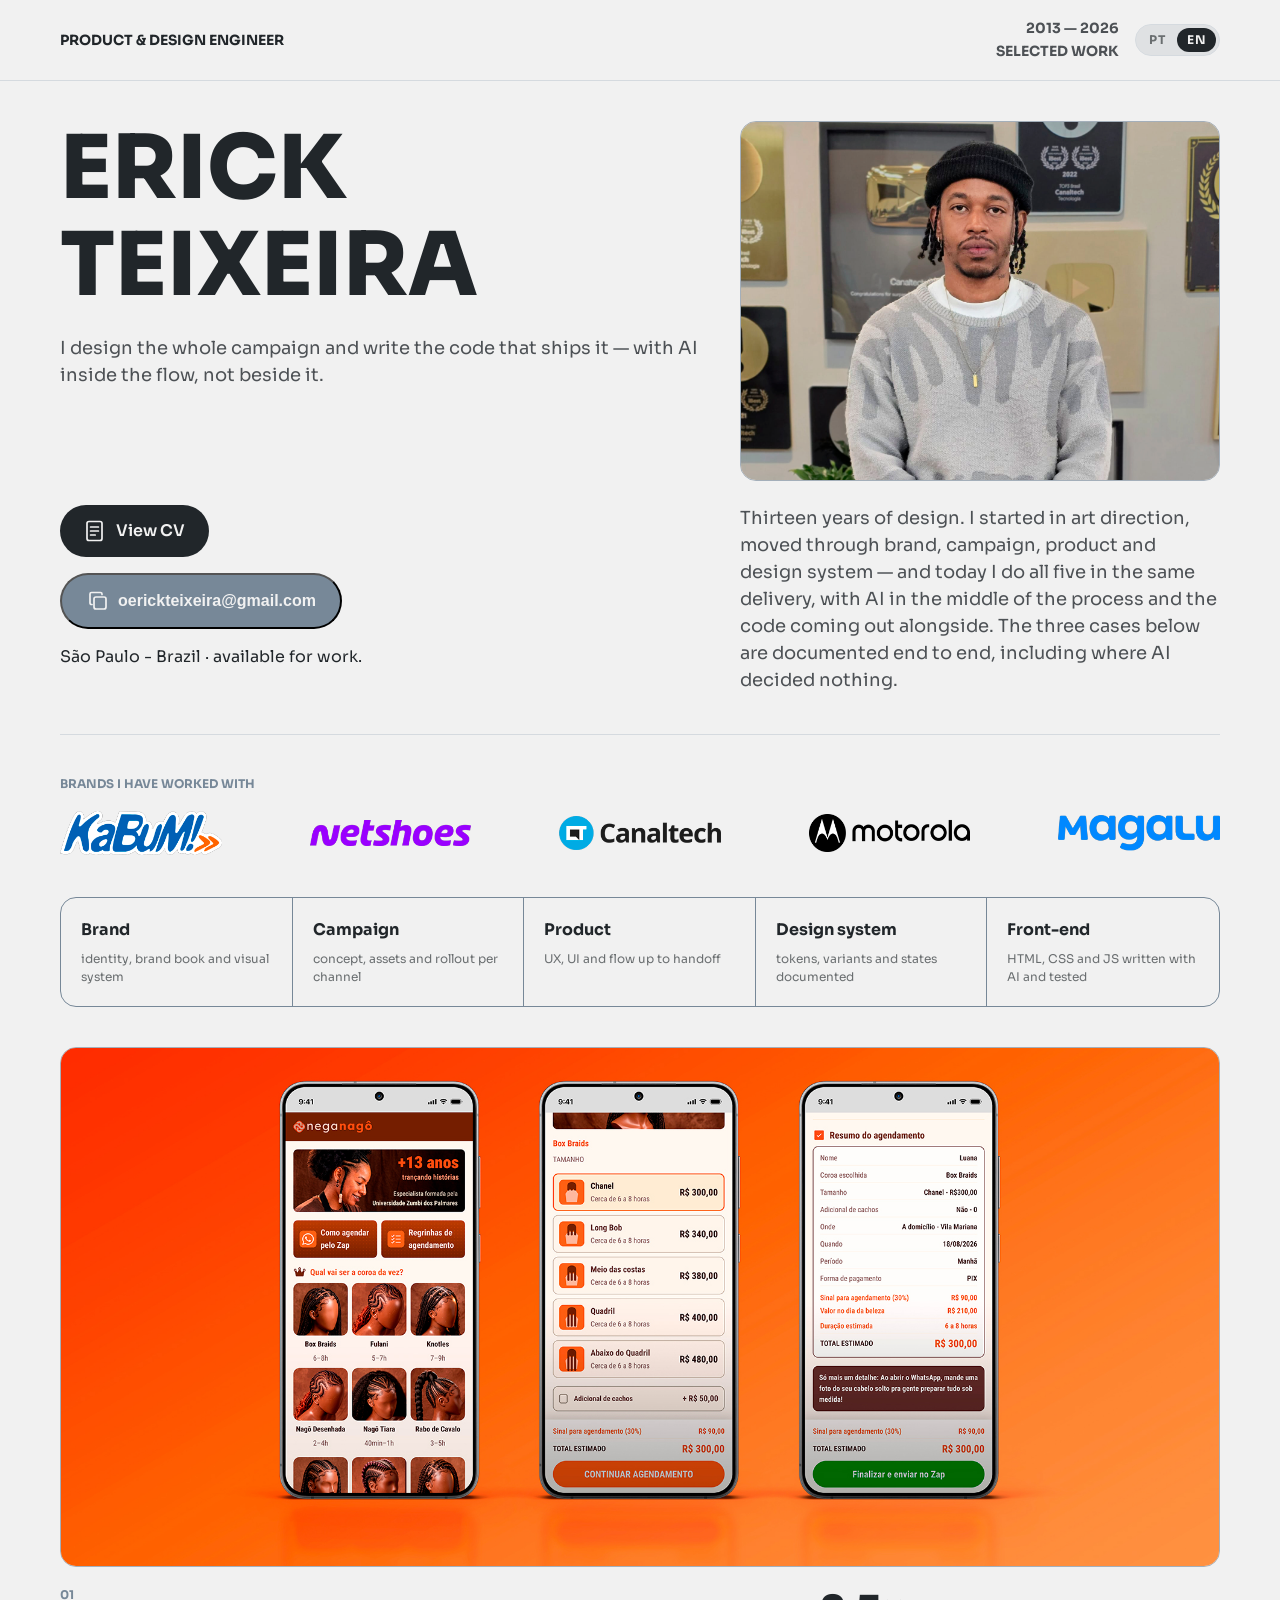
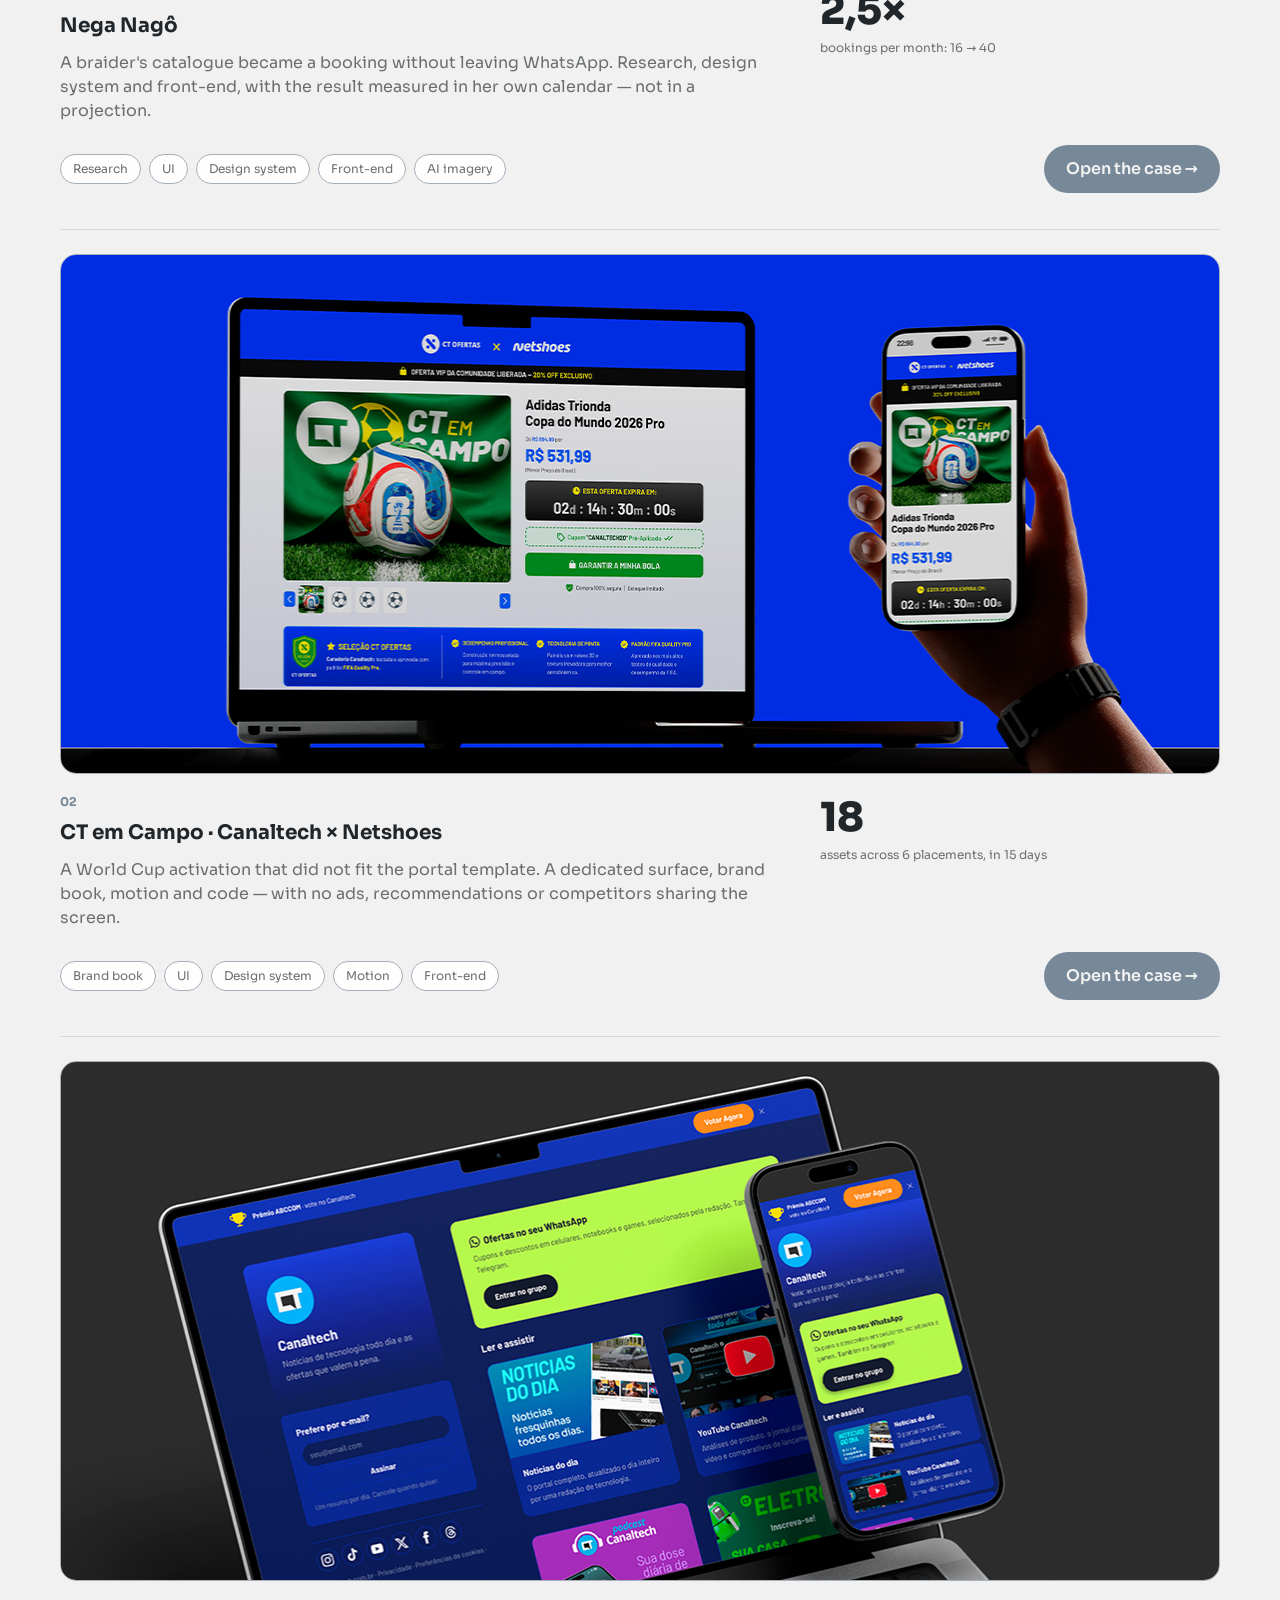
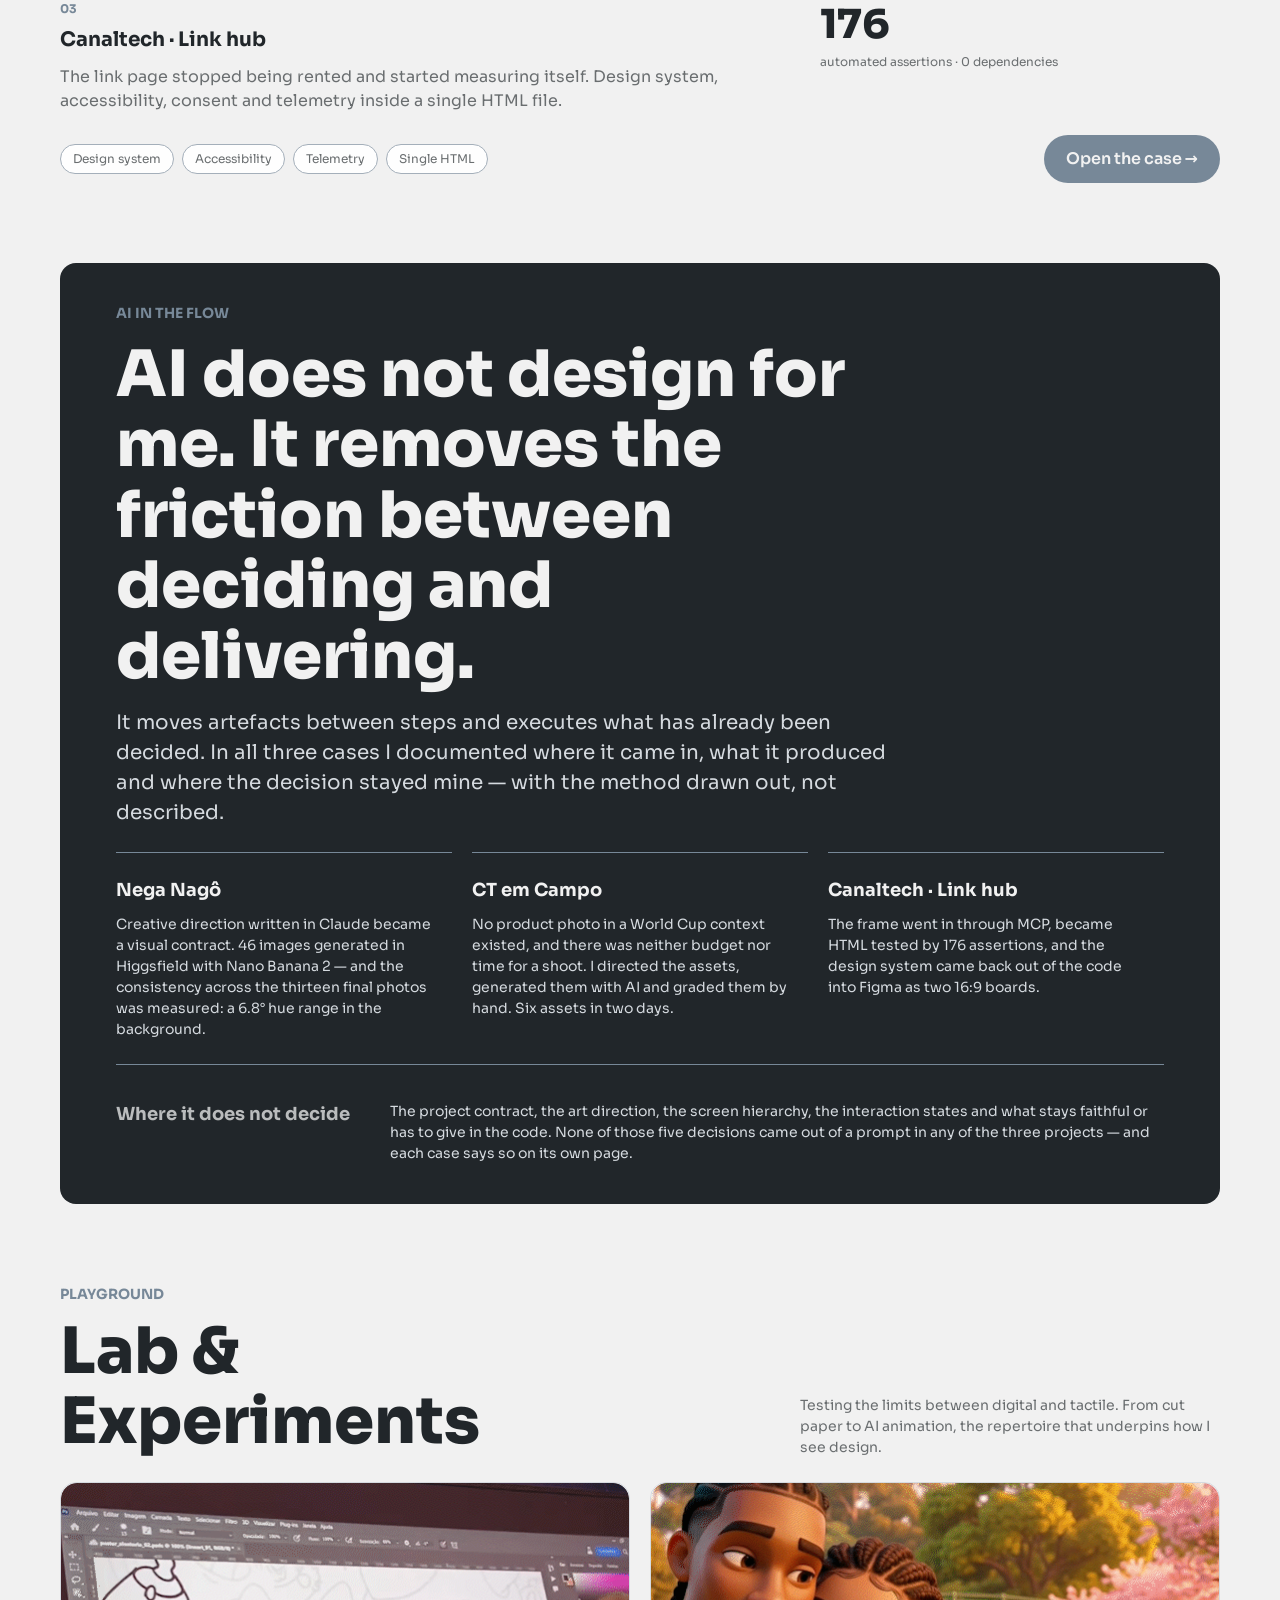
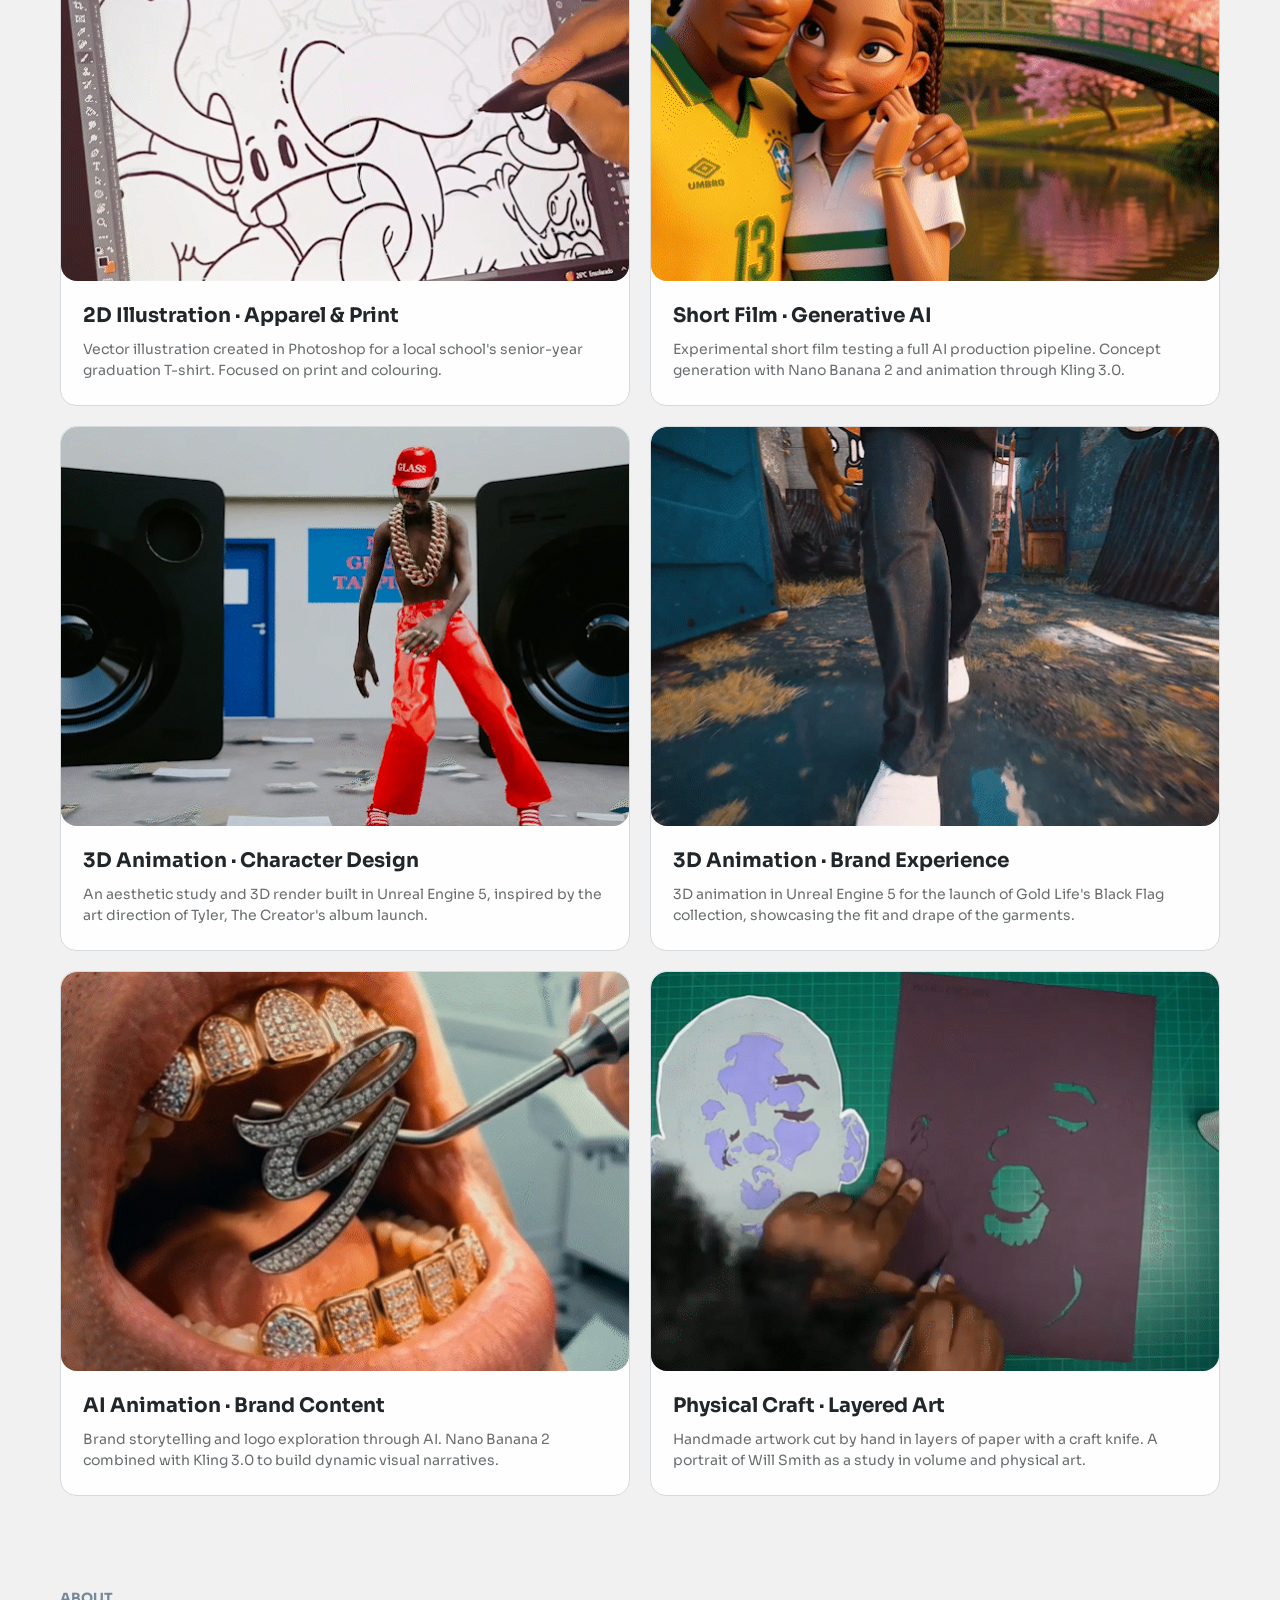
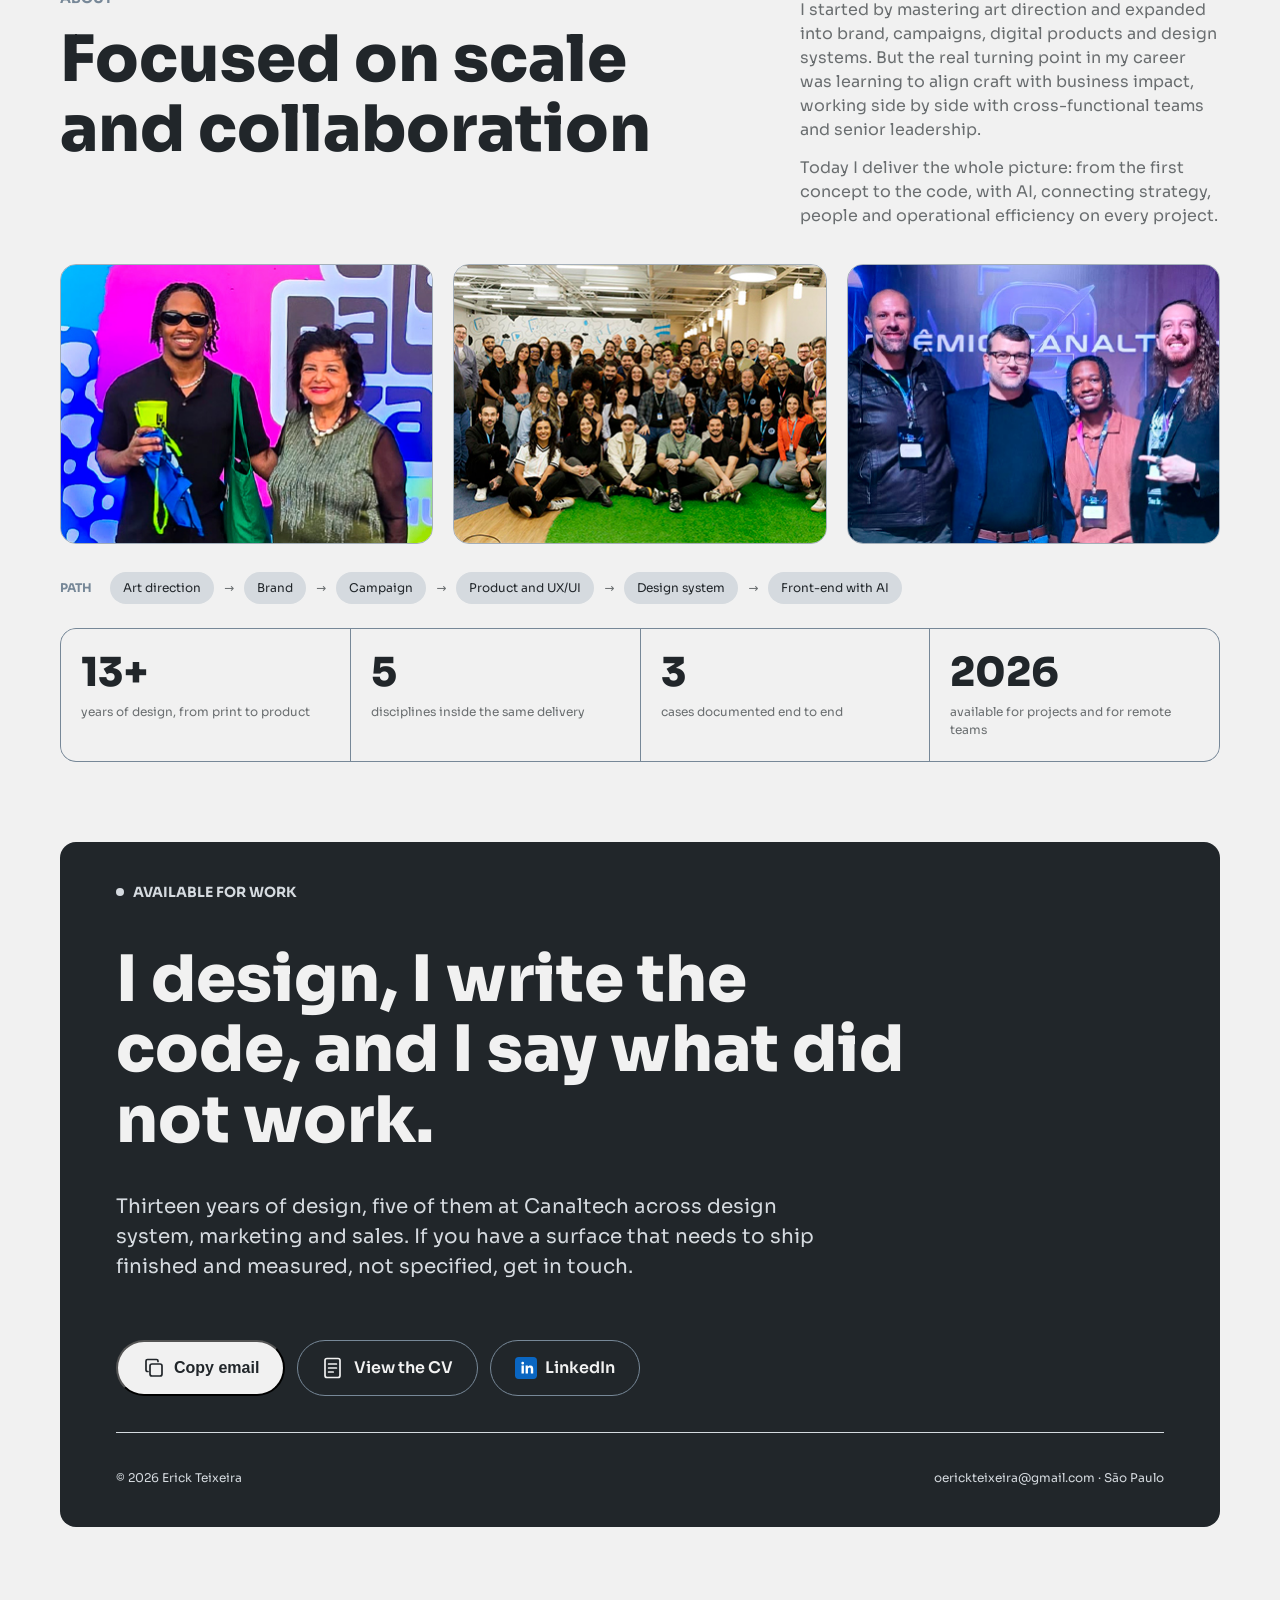
==== commit f3ca2311: "fix: alinhamento da ficha e das imagens, currículo novo e site em PT/EN Alinhamento (era o que apare" ====
--- a/index.html
+++ b/index.html
@@ -6,6 +6,16 @@
 <meta name="theme-color" content="#f1f1f1" />
 <title>Erick Teixeira · Product &amp; design engineer</title>
 <meta name="description" content="Desenho a campanha inteira e escrevo o código que a entrega — com IA dentro do fluxo, não ao lado dele. Treze anos de design entre marca, campanha, produto, design system e front-end." />
+<link rel="icon" href="data:image/svg+xml,%3Csvg xmlns='http://www.w3.org/2000/svg' viewBox='0 0 32 32'%3E%3Crect width='32' height='32' rx='7' fill='%2321262a'/%3E%3Ctext x='16' y='22' font-family='system-ui,sans-serif' font-size='17' font-weight='700' fill='%23f1f1f1' text-anchor='middle'%3EE%3C/text%3E%3C/svg%3E" />
+<meta property="og:type" content="website" />
+<meta property="og:site_name" content="Erick Teixeira" />
+<meta property="og:title" content="Erick Teixeira · Product & Design Engineer" />
+<meta property="og:description" content="Desenho a campanha inteira e escrevo o código que a entrega — com IA dentro do fluxo, não ao lado dele." />
+<meta property="og:image" content="assets/erick.png" />
+<meta name="twitter:card" content="summary_large_image" />
+<meta name="twitter:title" content="Erick Teixeira · Product & Design Engineer" />
+<meta name="twitter:description" content="Desenho a campanha inteira e escrevo o código que a entrega — com IA dentro do fluxo, não ao lado dele." />
+<meta name="twitter:image" content="assets/erick.png" />
 
 <link rel="preconnect" href="https://fonts.googleapis.com" />
 <link rel="preconnect" href="https://fonts.gstatic.com" crossorigin />
@@ -45,6 +55,9 @@
 }
 img{max-width:100%;display:block}
 p{margin:0}
+/* o navegador recua <dd> e <figure> em 40px por padrão. No Figma tudo começa
+   na mesma margem, então o recuo tem que sair. */
+dl,dt,dd,figure,blockquote{margin:0}
 h1,h2,h3{margin:0;font-weight:700}
 a{color:inherit;text-decoration:none}
 ul{margin:0;padding:0;list-style:none}
@@ -367,7 +380,7 @@
 
   <div class="hero__bio">
     <div class="contato">
-      <a class="btn btn--dark" href="https://drive.google.com/file/d/193hnqVBzl9iG8hfwDgnNSi9pxmla_MYO/view?usp=sharing" target="_blank" rel="noopener">
+      <a class="btn btn--dark" href="https://drive.google.com/file/d/1fOA2GRwlvkM8g6n0hKdpMAUngW7WzRoP/view?usp=sharing" target="_blank" rel="noopener">
         <svg width="24" height="24" viewBox="0 0 24 24" fill="none" aria-hidden="true">
           <rect x="3" y="2.5" width="15" height="19" rx="2" stroke="currentColor" stroke-width="1.7"/>
           <path d="M6.6 8h7.8M6.6 12h7.8M6.6 16h4.6" stroke="currentColor" stroke-width="1.7" stroke-linecap="round"/>
@@ -690,7 +703,7 @@
         </svg>
         <span class="btn__t">Copiar e-mail</span>
       </button>
-      <a class="btn btn--ghost" href="https://drive.google.com/file/d/193hnqVBzl9iG8hfwDgnNSi9pxmla_MYO/view?usp=sharing" target="_blank" rel="noopener">
+      <a class="btn btn--ghost" href="https://drive.google.com/file/d/1fOA2GRwlvkM8g6n0hKdpMAUngW7WzRoP/view?usp=sharing" target="_blank" rel="noopener">
         <svg width="24" height="24" viewBox="0 0 24 24" fill="none" aria-hidden="true">
           <rect x="3" y="2.5" width="15" height="19" rx="2" stroke="currentColor" stroke-width="1.7"/>
           <path d="M6.6 8h7.8M6.6 12h7.8M6.6 16h4.6" stroke="currentColor" stroke-width="1.7" stroke-linecap="round"/>
@@ -722,6 +735,7 @@
 .toast[data-show]{opacity:1;transform:translate(-50%,0)}
 </style>
 
+<script src="assets/i18n.js"></script>
 <script>
 (function () {
   'use strict';
@@ -763,8 +777,8 @@
     btn.addEventListener('click', function () {
       var email = btn.getAttribute('data-email');
       var feito = function () {
-        if (alvo) alvo.textContent = 'E-mail copiado';
-        toast('E-mail copiado: ' + email);
+        if (alvo) alvo.textContent = (window.__t ? window.__t('E-mail copiado') : 'E-mail copiado');
+        toast((window.__t ? window.__t('E-mail copiado: ') : 'E-mail copiado: ') + email);
         clearTimeout(voltar);
         voltar = setTimeout(function () { if (alvo) alvo.textContent = original; }, 2400);
       };
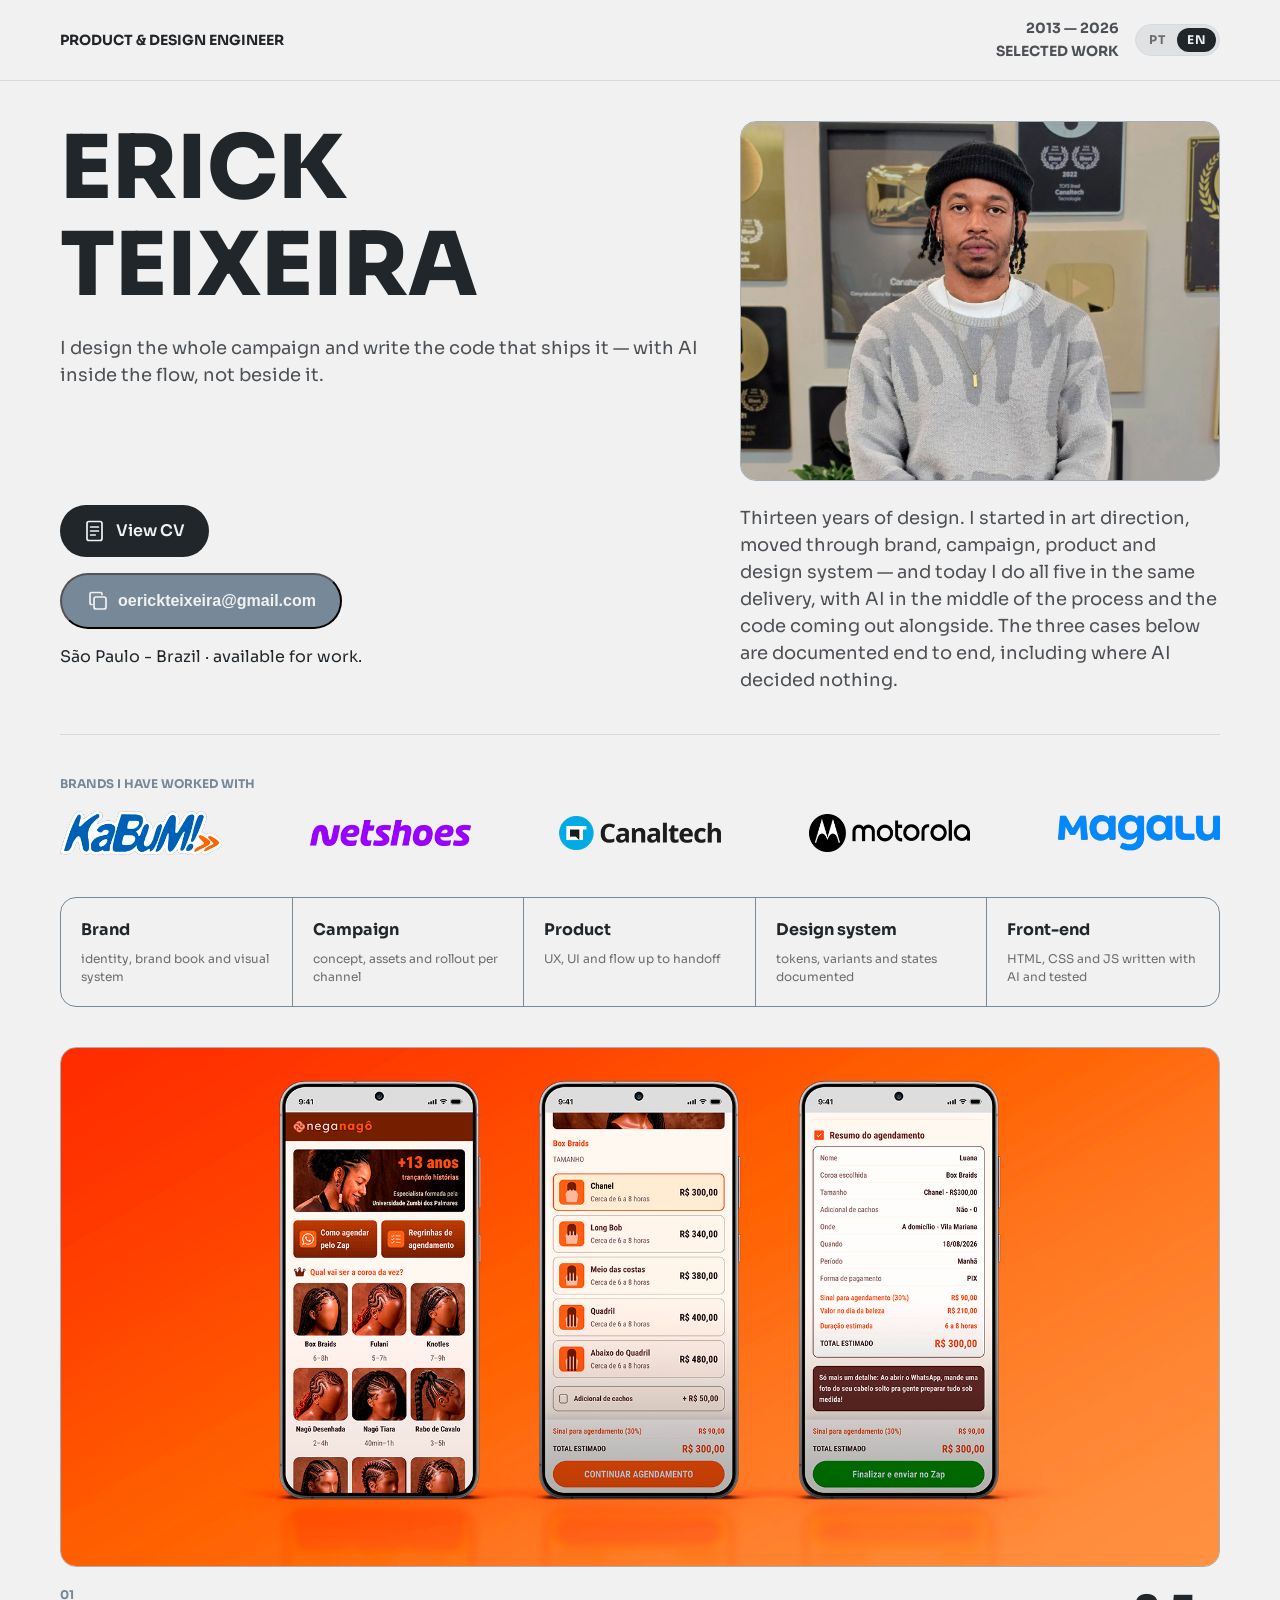
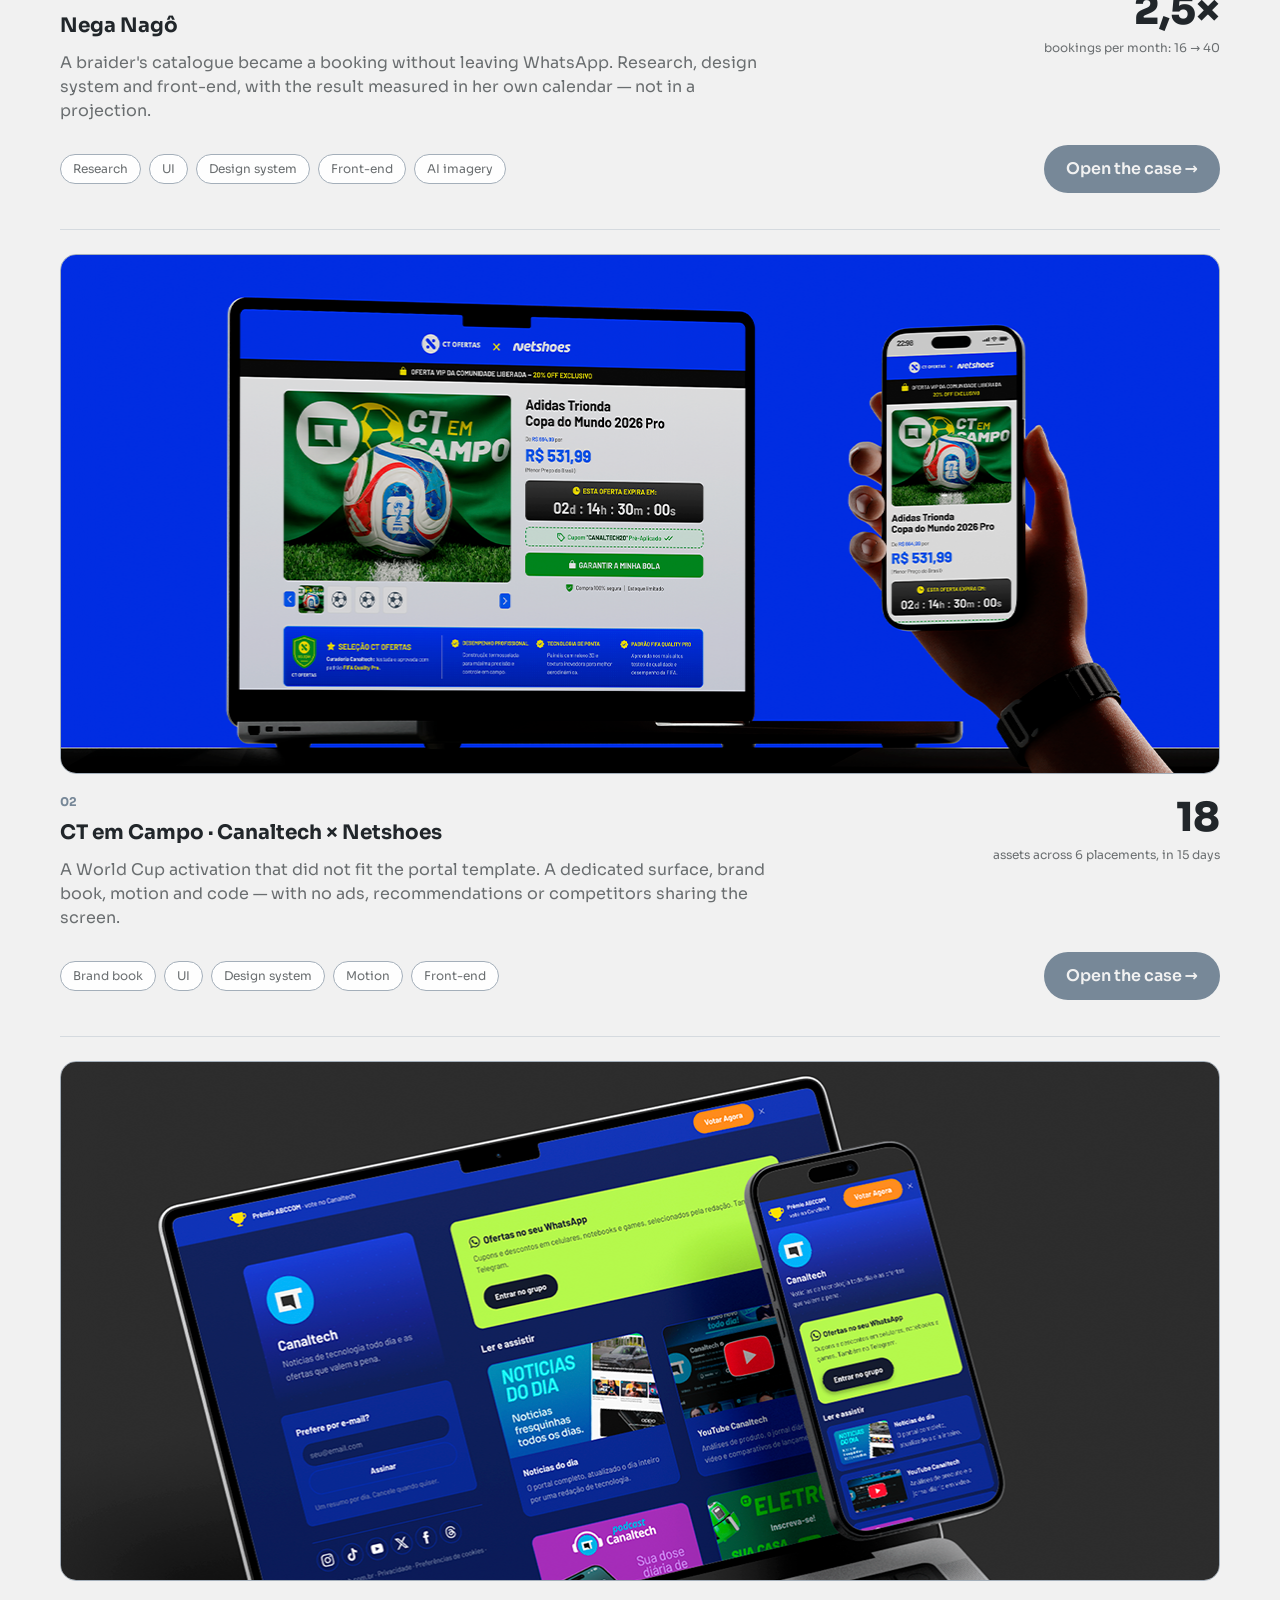
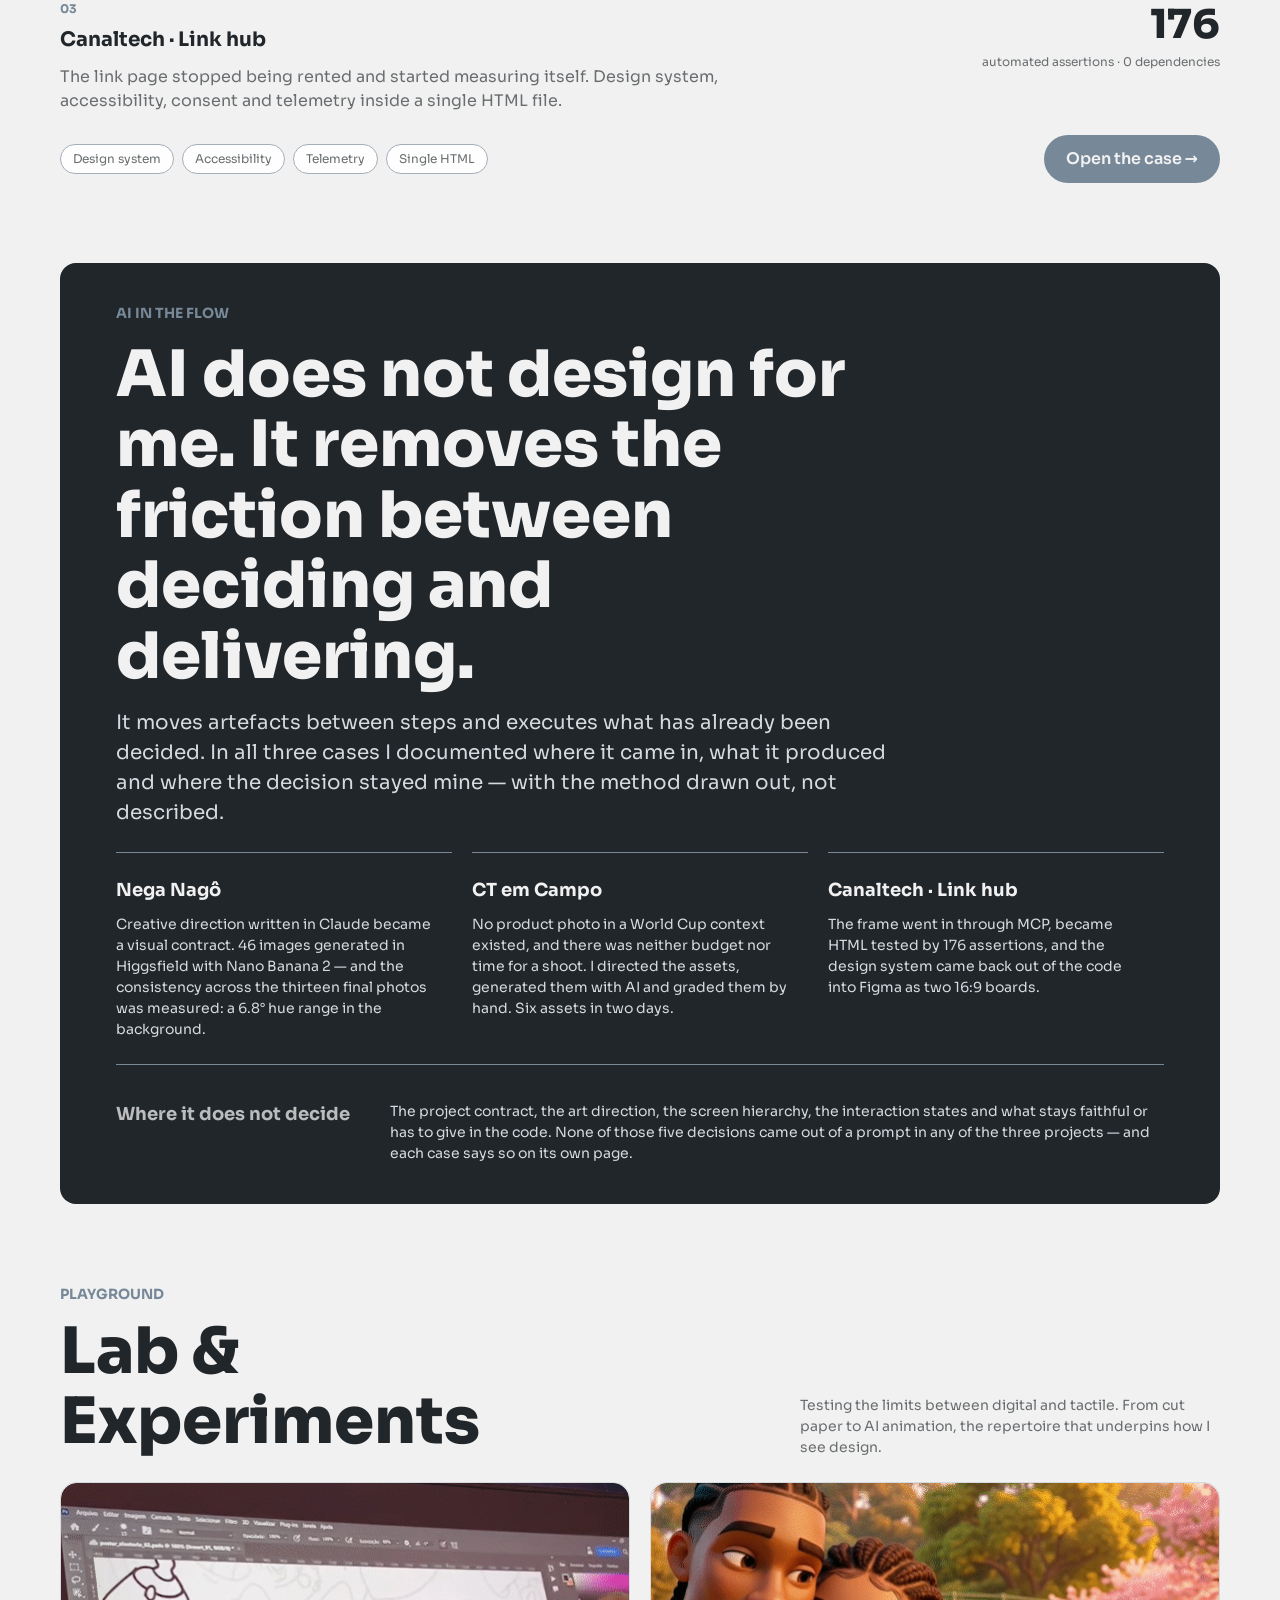
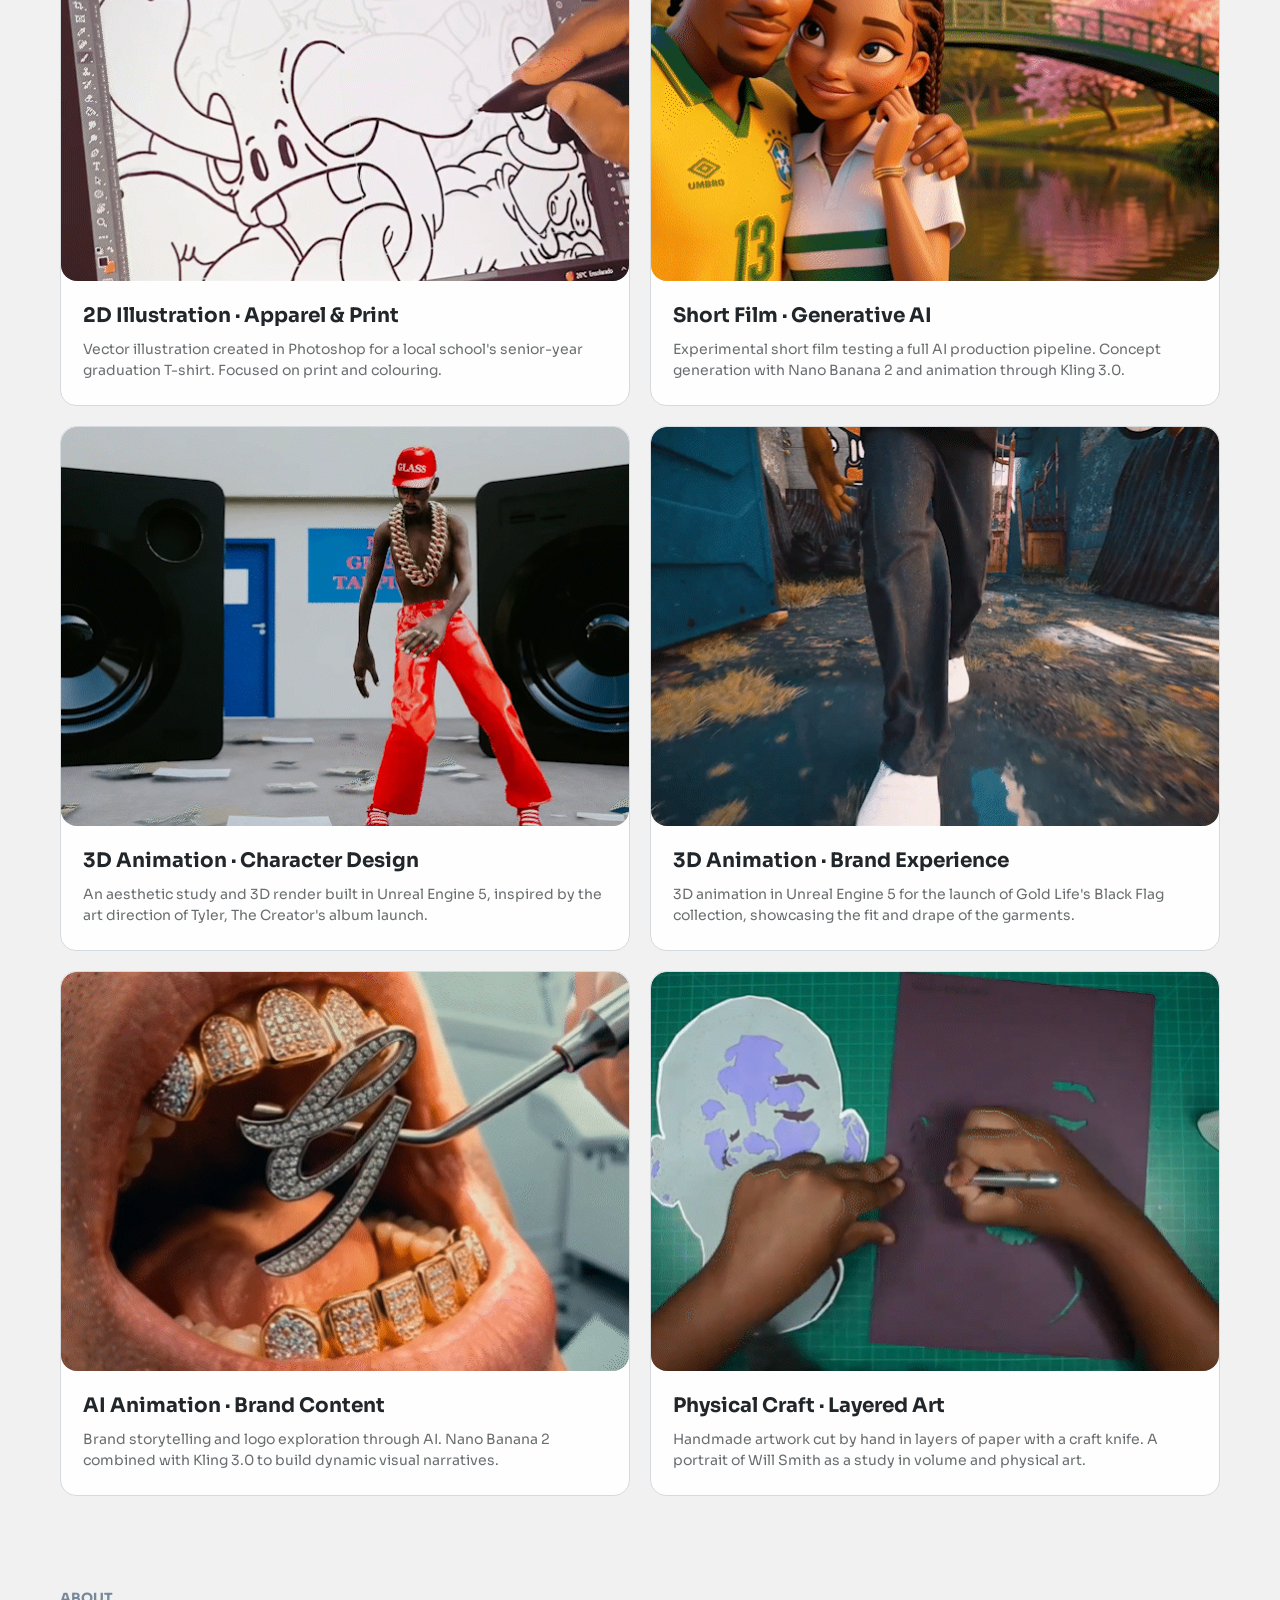
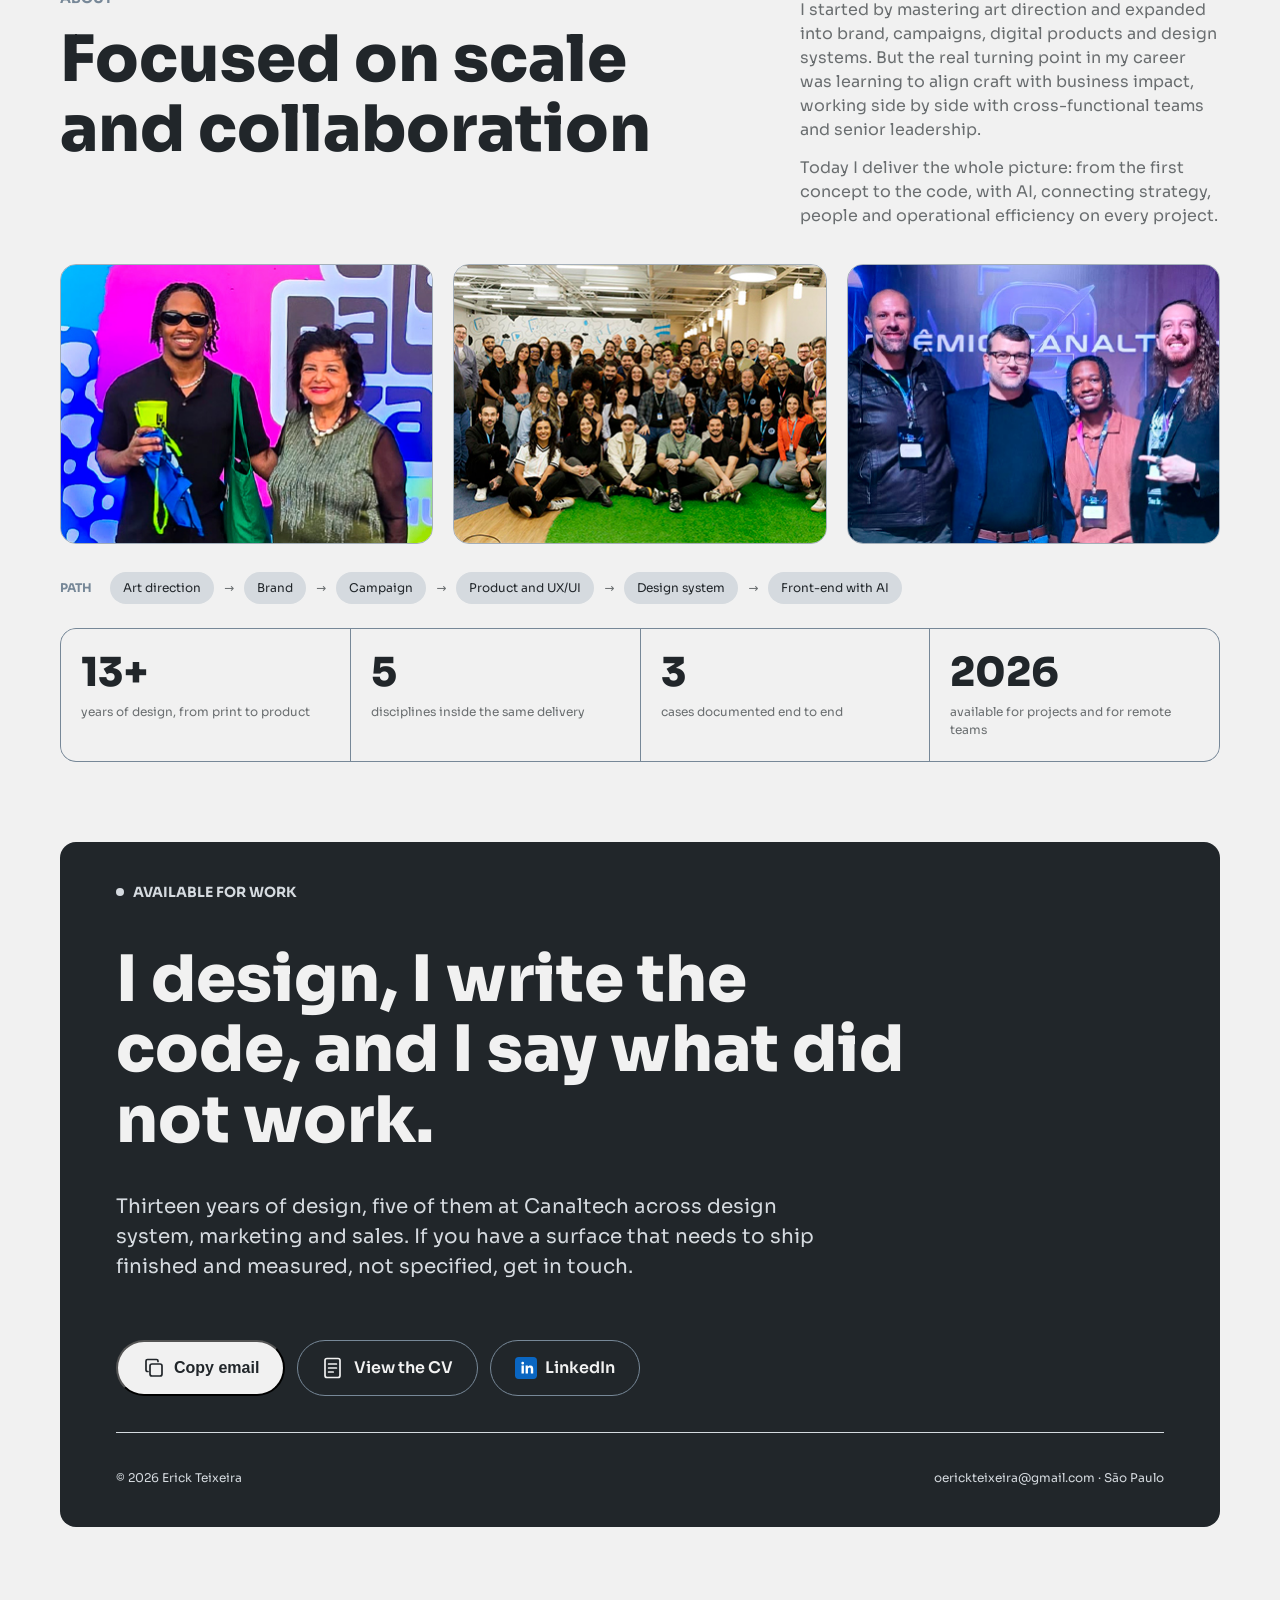
==== commit 5db05934: "fix: a métrica do card da home encosta na margem direita No Figma (277:6855) o bloco de texto vai de" ====
--- a/index.html
+++ b/index.html
@@ -164,9 +164,11 @@
 .proj:focus-visible{outline:2px solid var(--ink);outline-offset:6px;border-radius:8px}
 .proj:last-child{border-bottom:0;padding-bottom:0}
 .proj__capa{height:520px}
-.proj__meta{display:grid;grid-template-columns:720px 340px;gap:40px;align-items:start}
+.proj__meta{display:grid;grid-template-columns:minmax(0,720fr) minmax(0,340fr);gap:100px;
+  align-items:start}
 .proj__txt{display:flex;flex-direction:column;gap:10px}
-.proj__metrica{display:flex;flex-direction:column;gap:6px}
+/* número e legenda alinhados à direita, encostados na margem (277:6860) */
+.proj__metrica{display:flex;flex-direction:column;align-items:flex-end;gap:6px;text-align:right}
 .proj__metrica .p12{color:var(--body)}
 .proj__acao{display:flex;align-items:center;justify-content:space-between;gap:20px}
 .chips{display:flex;flex-wrap:wrap;gap:8px}
@@ -240,7 +242,7 @@
 @media (max-width:1279px){
   .hero__top,.hero__bio{grid-template-columns:minmax(0,640fr) minmax(0,480fr);gap:32px}
   .sobre__head{grid-template-columns:minmax(0,700fr) minmax(0,420fr);gap:32px}
-  .proj__meta{grid-template-columns:minmax(0,720fr) minmax(0,340fr);gap:32px}
+  .proj__meta{gap:56px}
   .marcas__row{gap:40px}
   .painel{padding:36px 40px}
 }
@@ -259,7 +261,9 @@
   .provas{grid-template-columns:1fr;gap:0}
   .prova{padding:20px 0}
   .proj__capa{height:400px}
+  /* empilhado, a métrica volta a alinhar à esquerda */
   .proj__meta{grid-template-columns:1fr;gap:20px}
+  .proj__metrica{align-items:flex-start;text-align:left}
   .grade{gap:16px}
   .tile__capa{height:320px}
   .sobre__head{grid-template-columns:1fr;gap:24px}
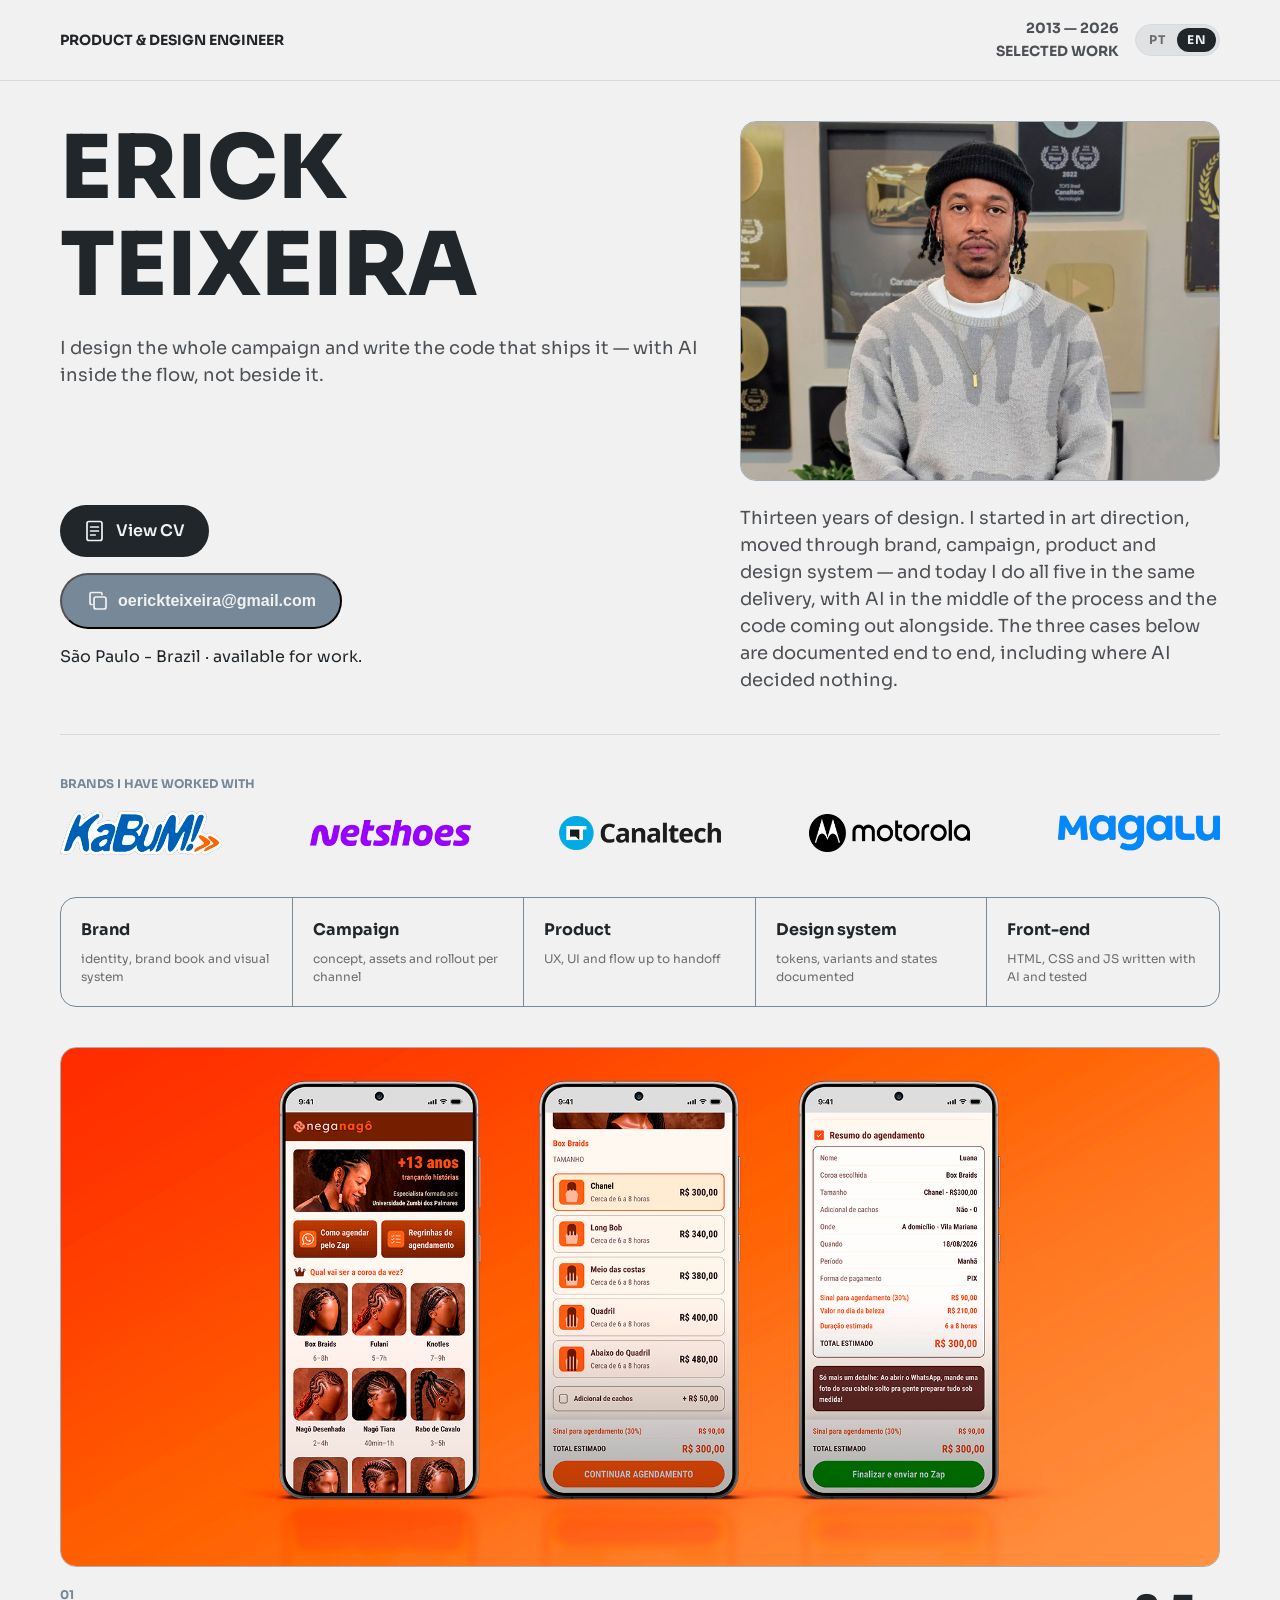
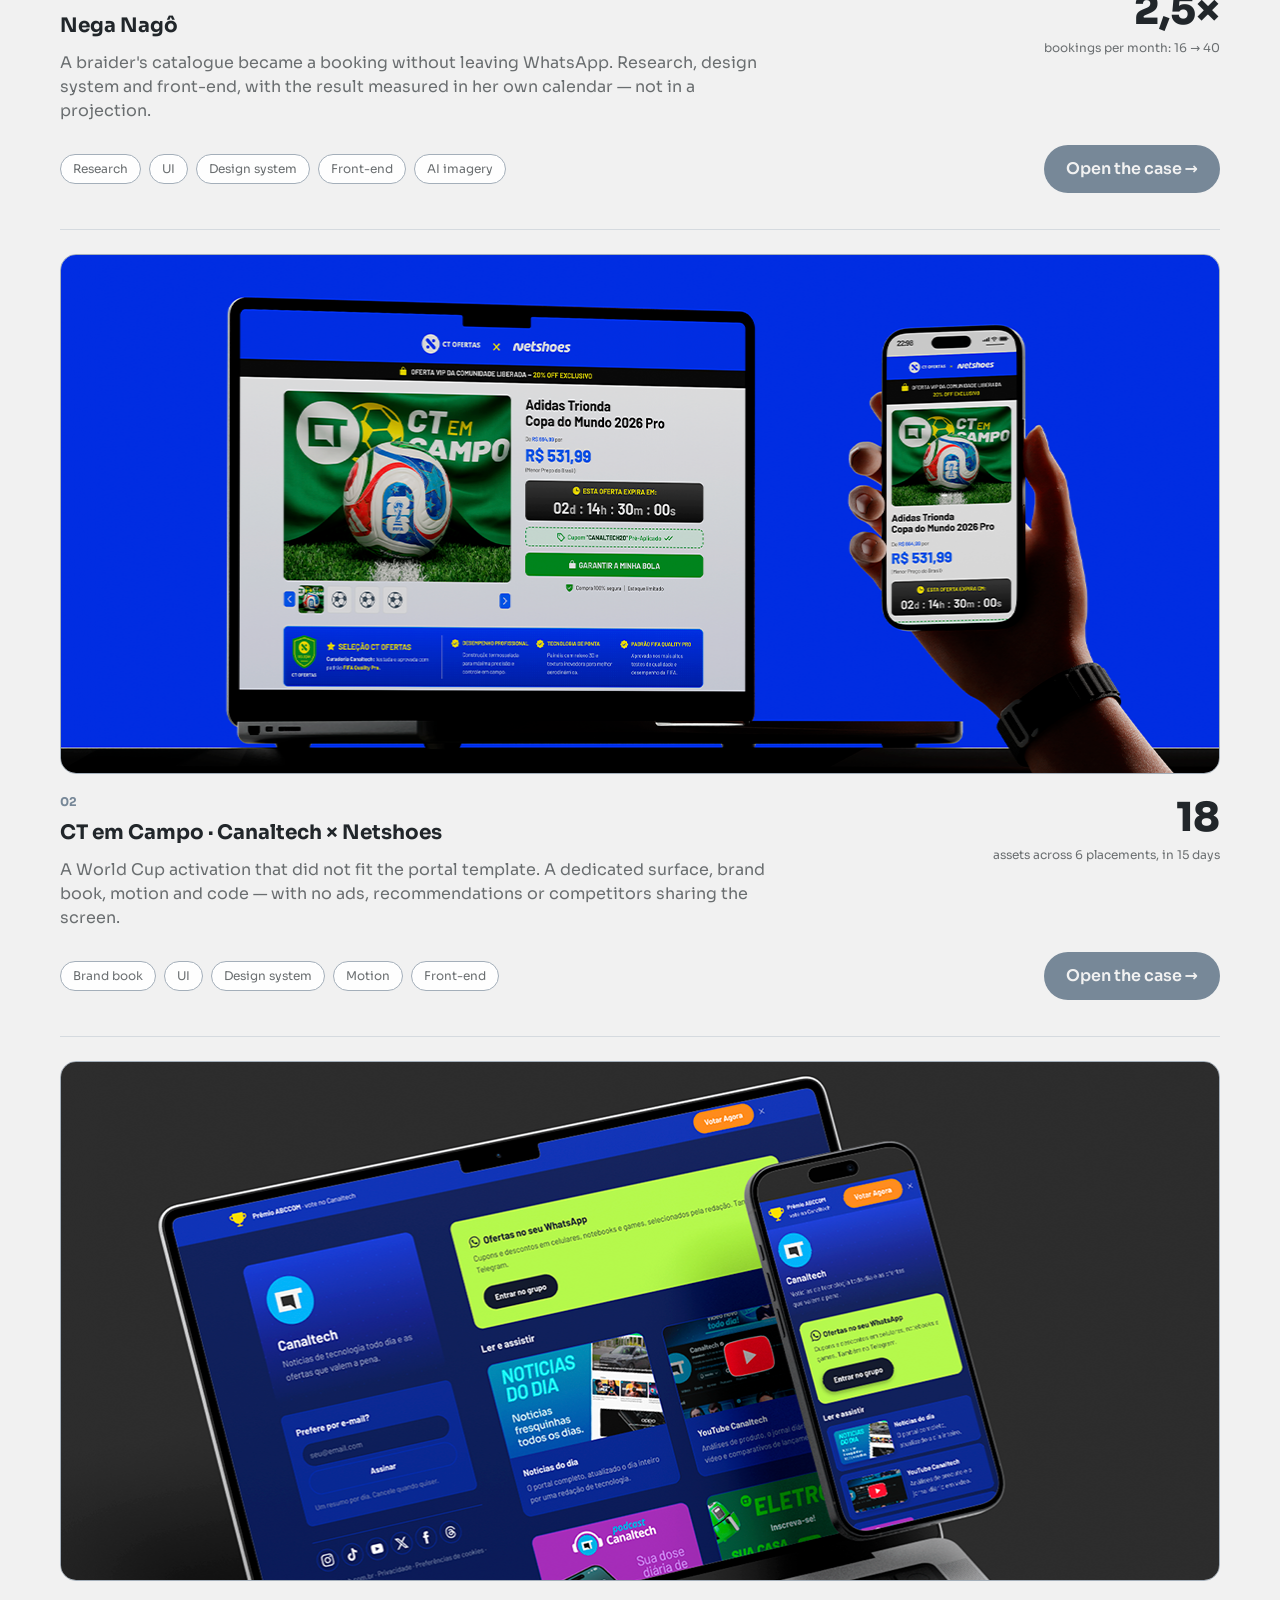
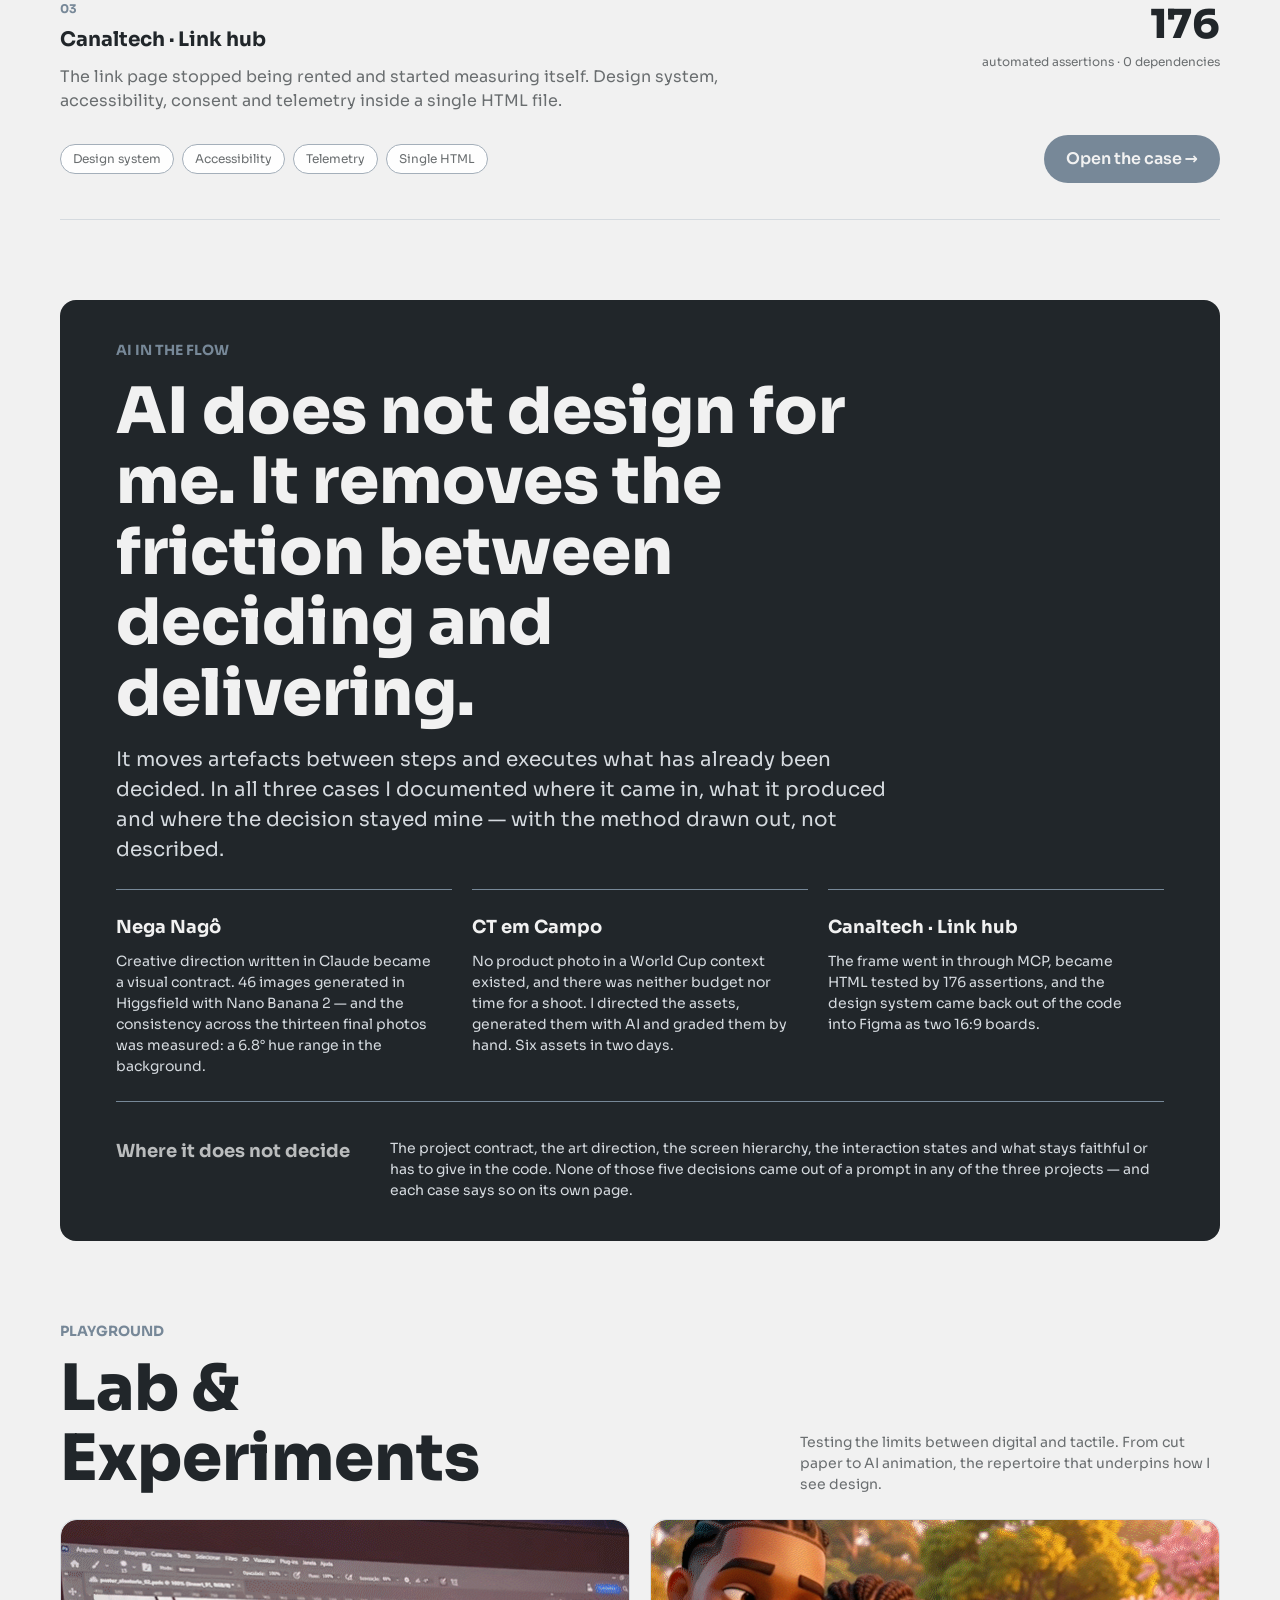
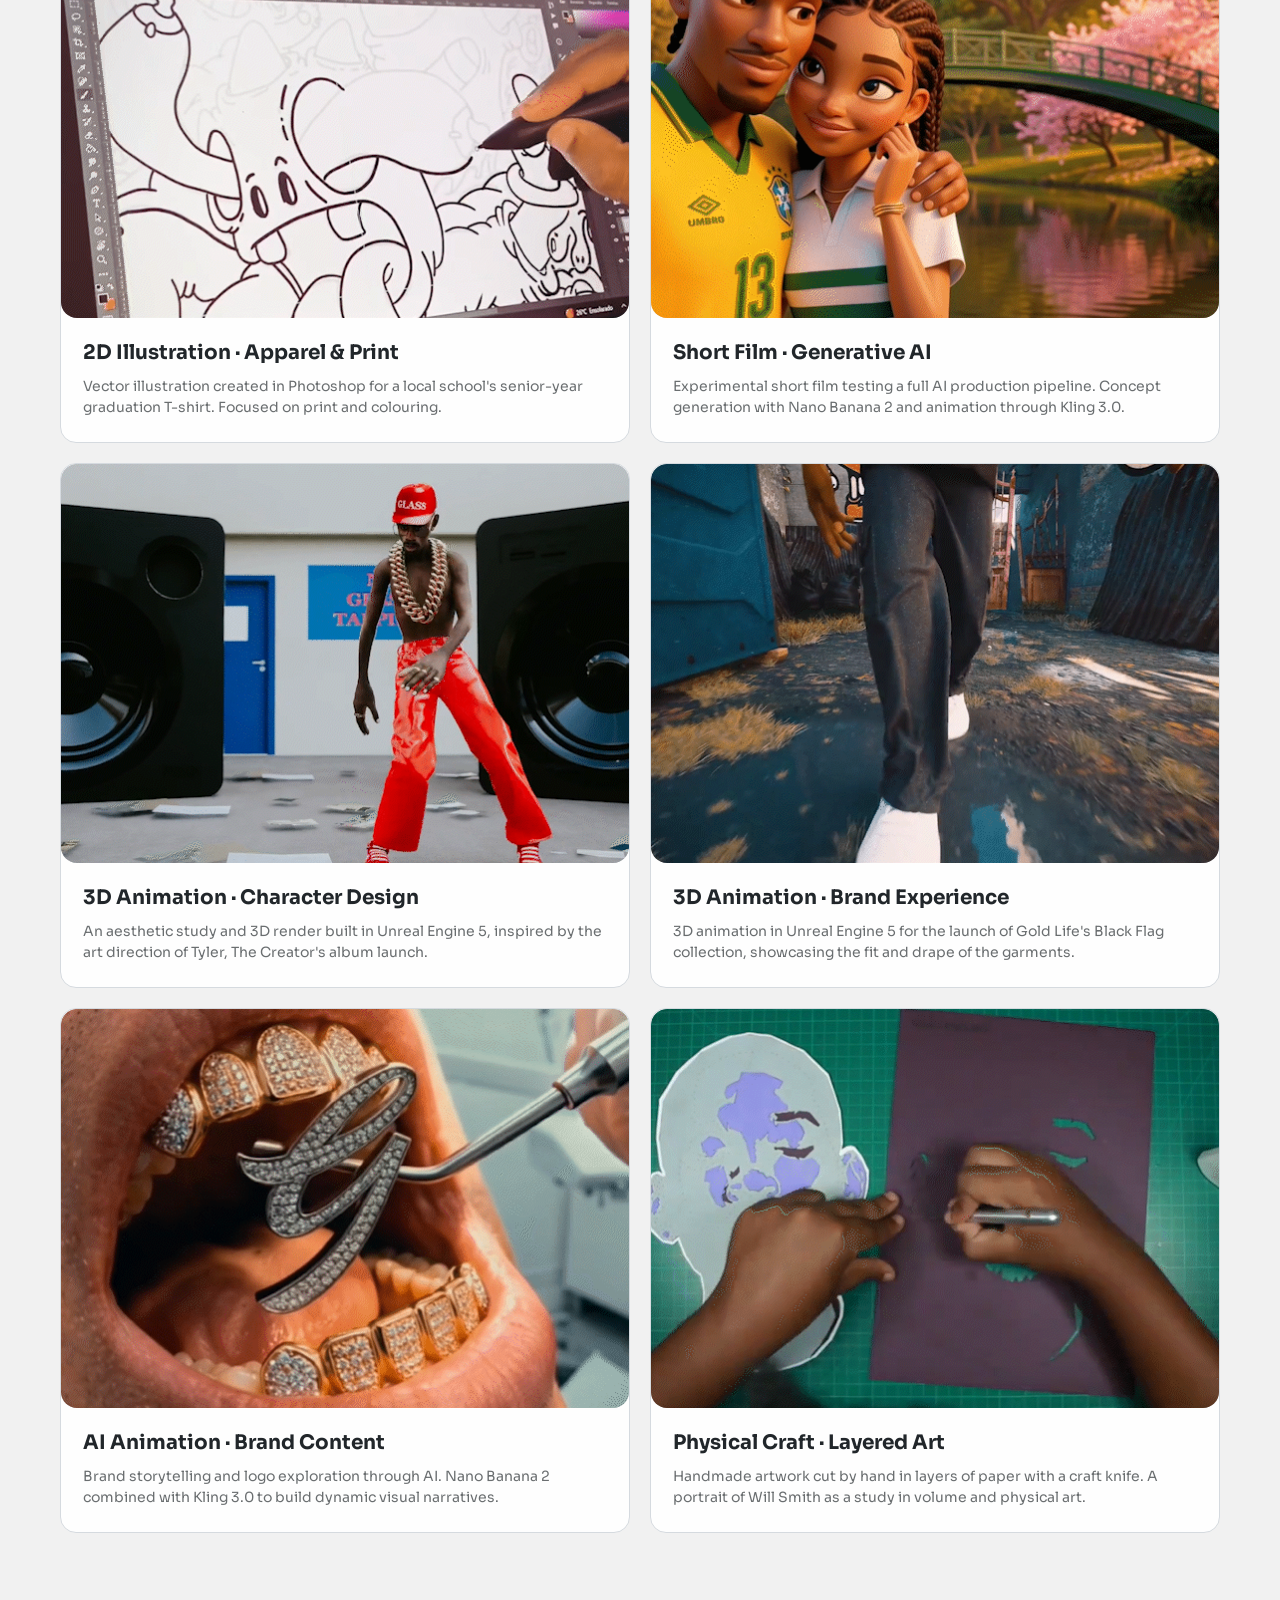
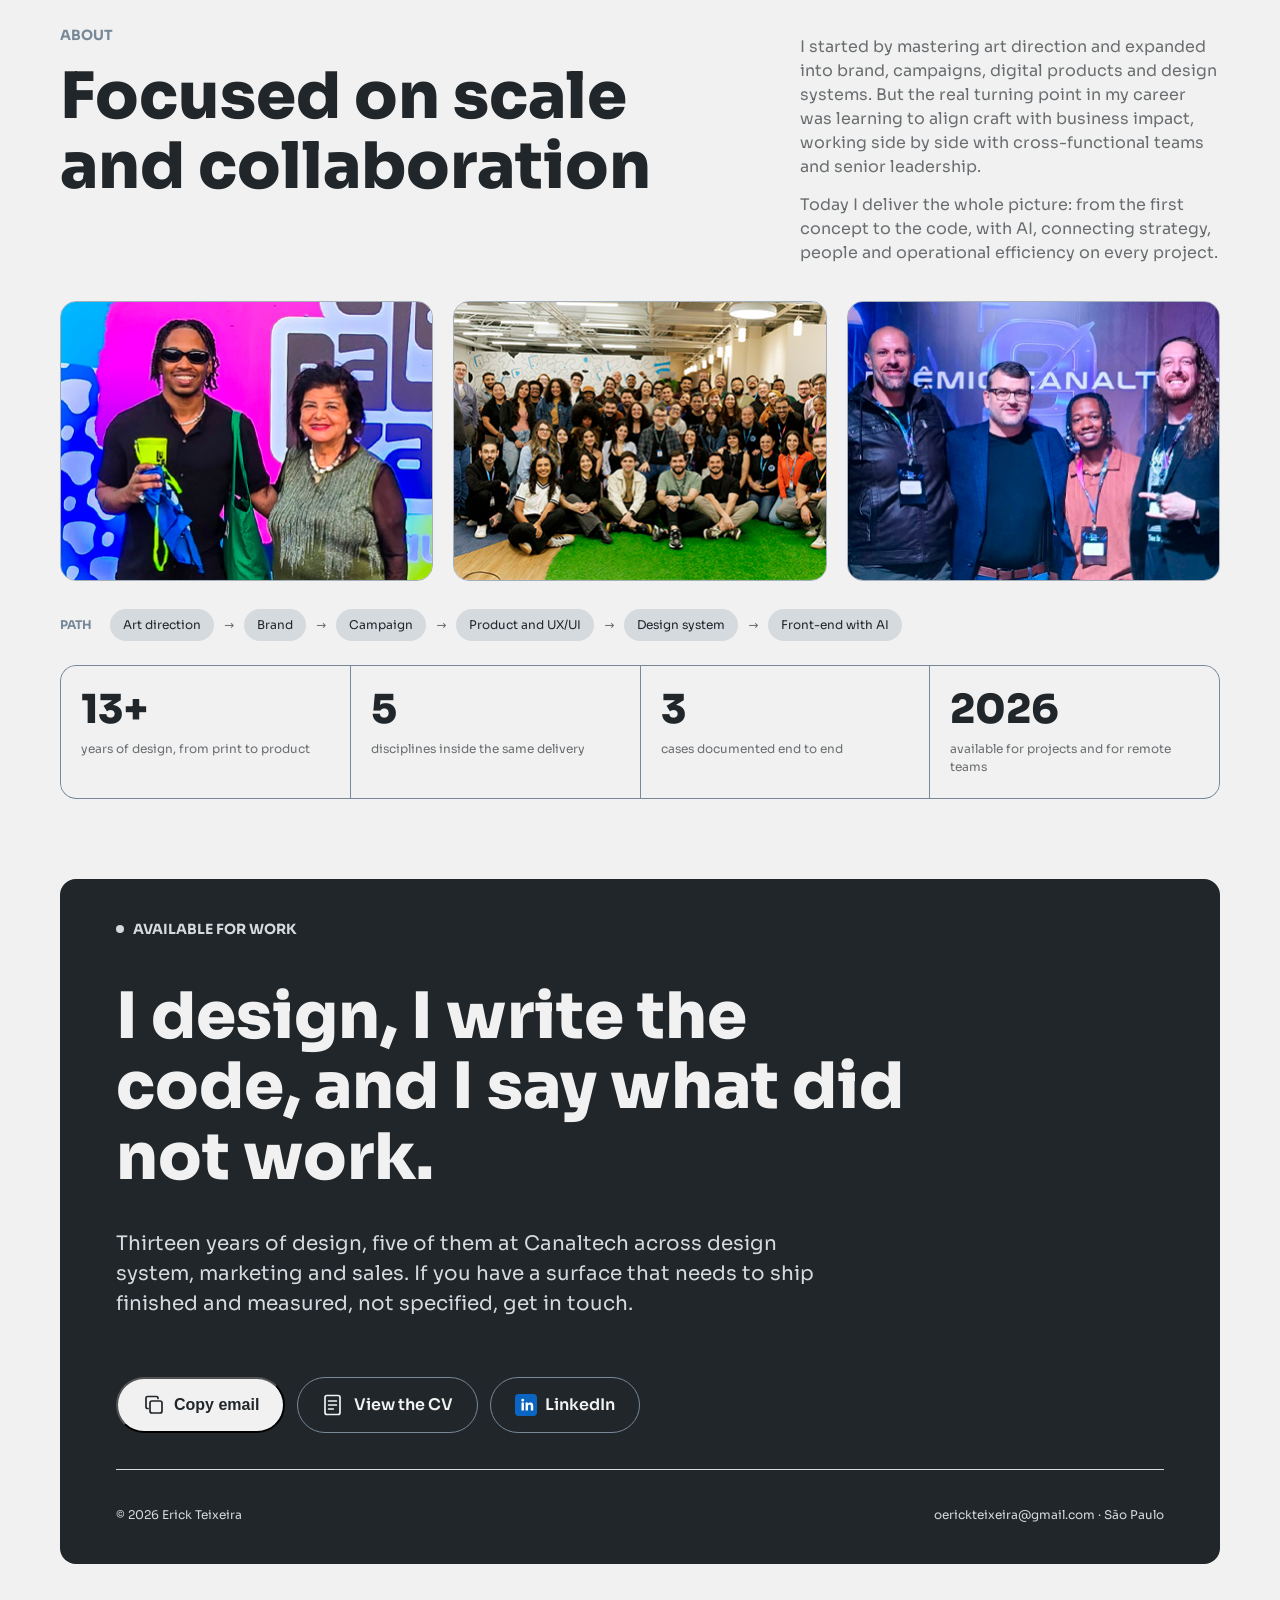
==== commit 846ea3f2: "fix: divisória do último card da home e quebras de linha perdidas na ficha em inglês Home: o último " ====
--- a/index.html
+++ b/index.html
@@ -162,7 +162,7 @@
 .proj:hover .shot img{transform:scale(1.012)}
 .proj .shot img{transition:transform .35s ease}
 .proj:focus-visible{outline:2px solid var(--ink);outline-offset:6px;border-radius:8px}
-.proj:last-child{border-bottom:0;padding-bottom:0}
+/* a divisória vale para os três cards, inclusive o último, antes do painel "IA no fluxo" */
 .proj__capa{height:520px}
 .proj__meta{display:grid;grid-template-columns:minmax(0,720fr) minmax(0,340fr);gap:100px;
   align-items:start}
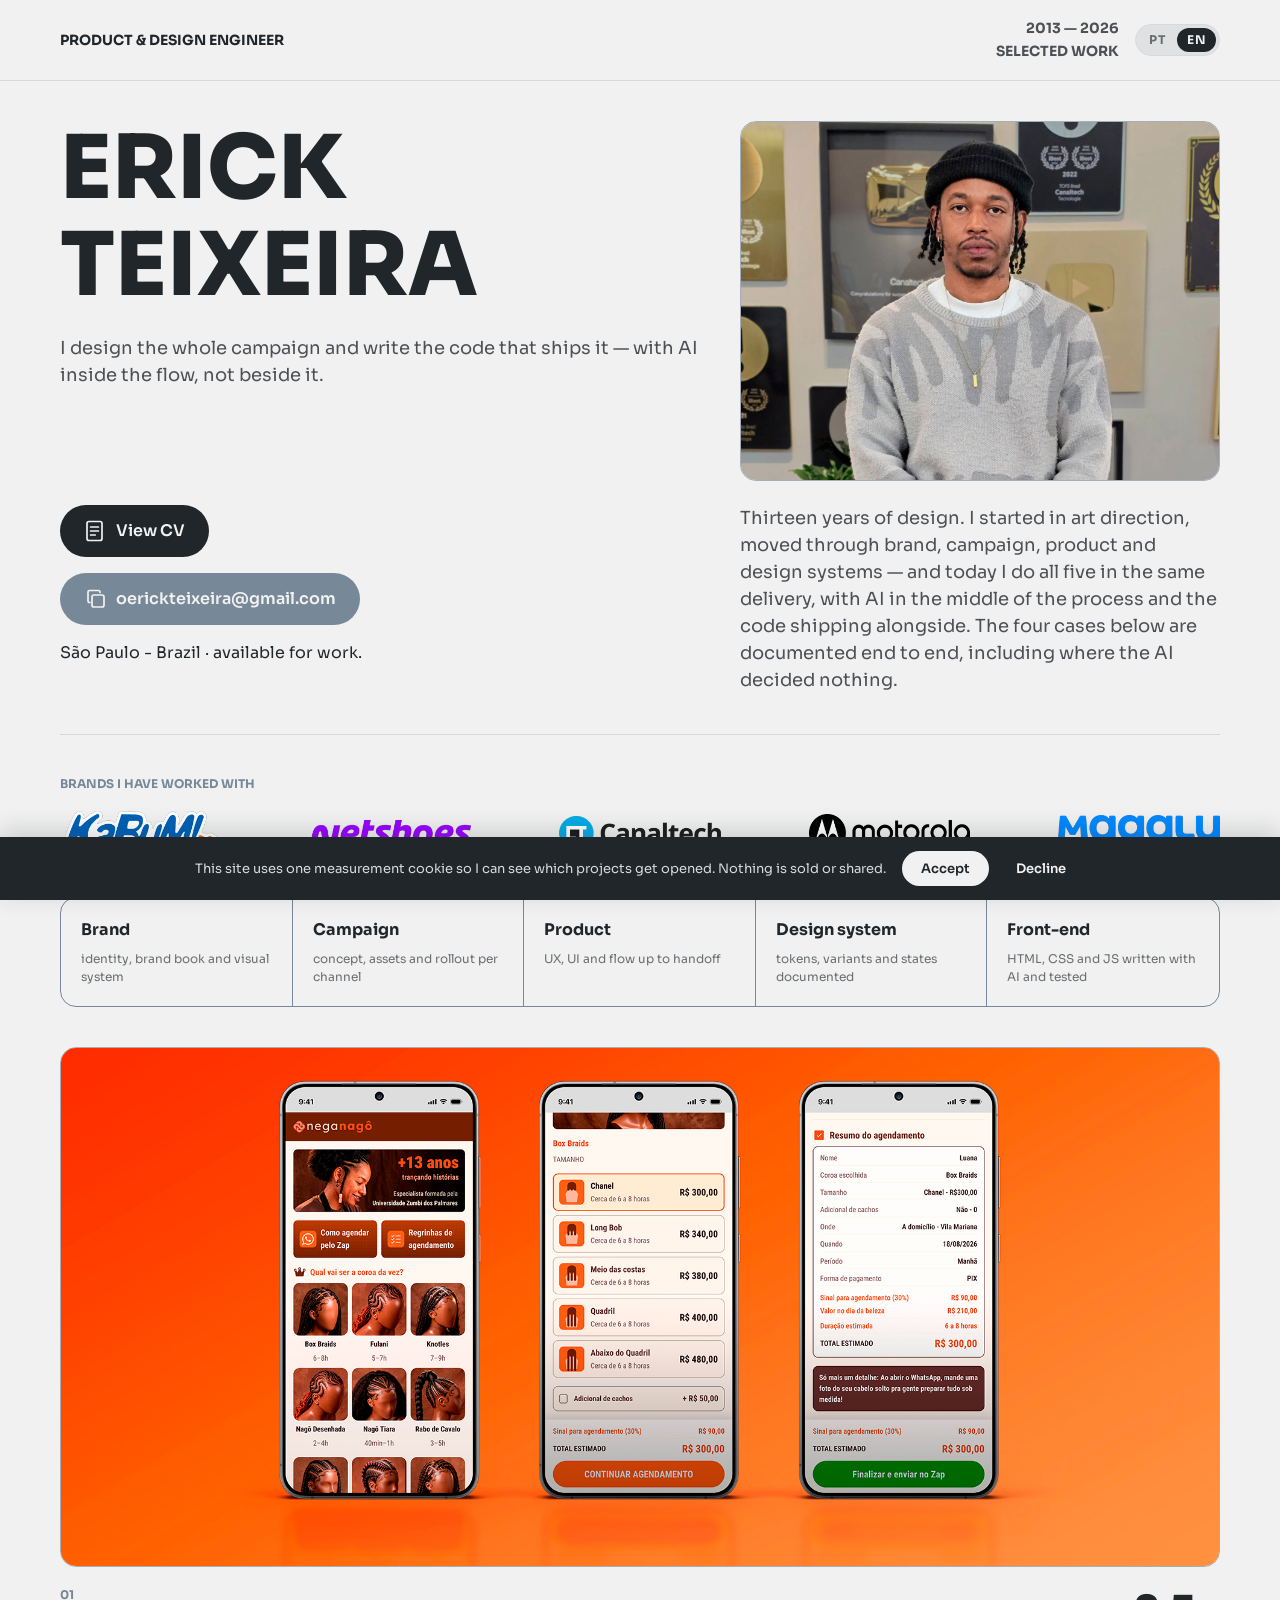
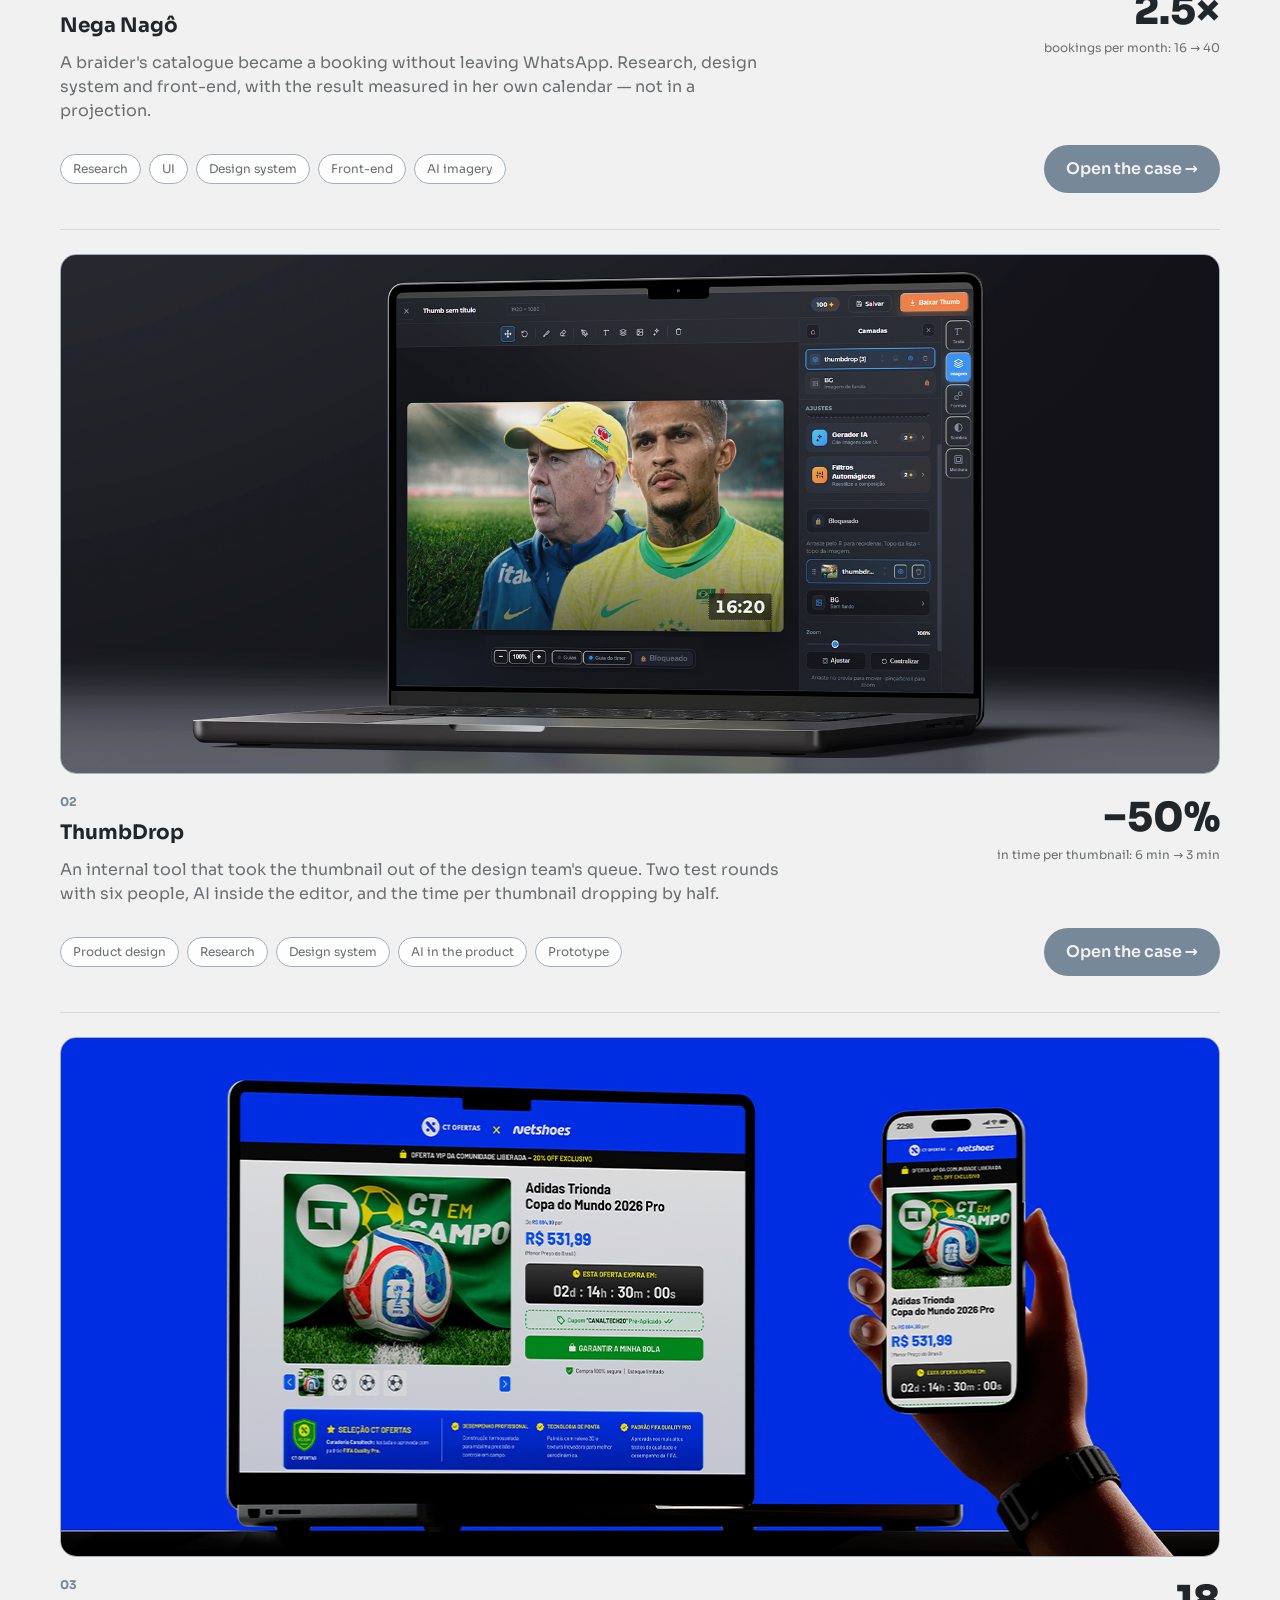
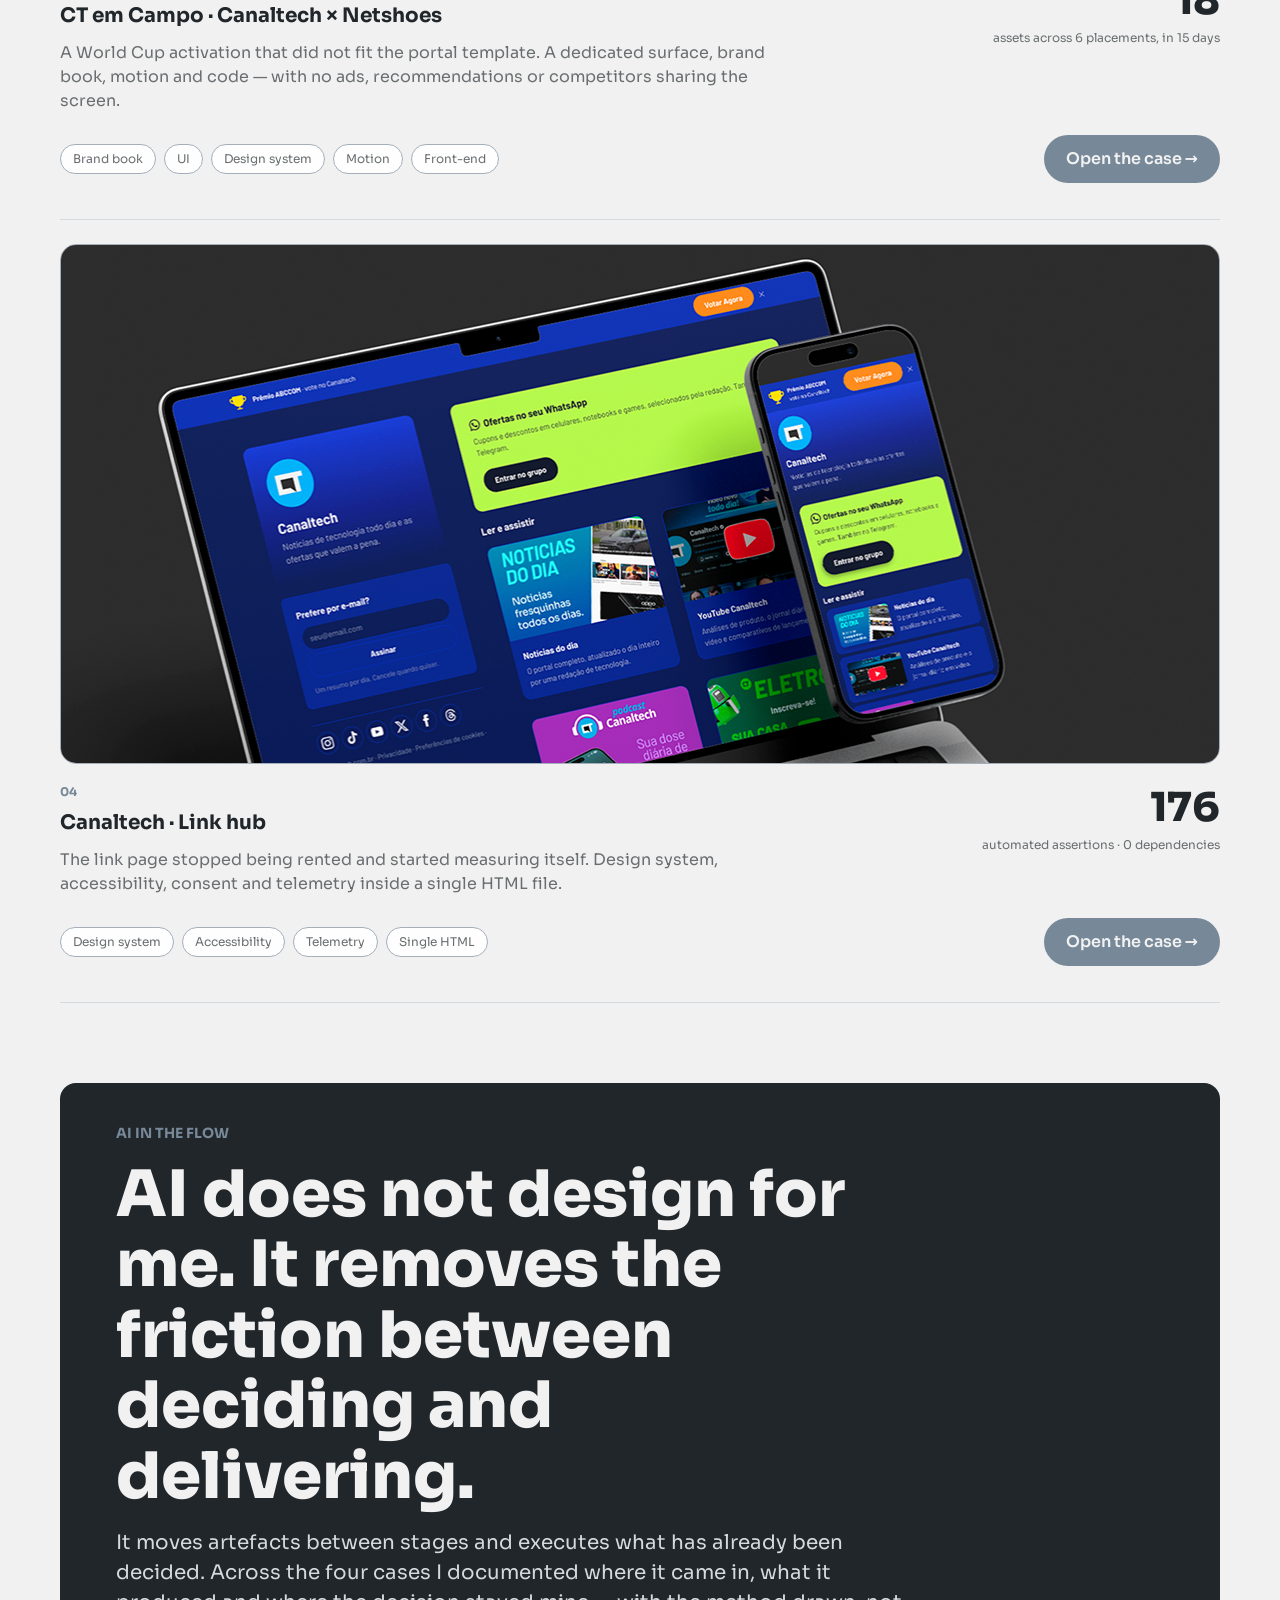
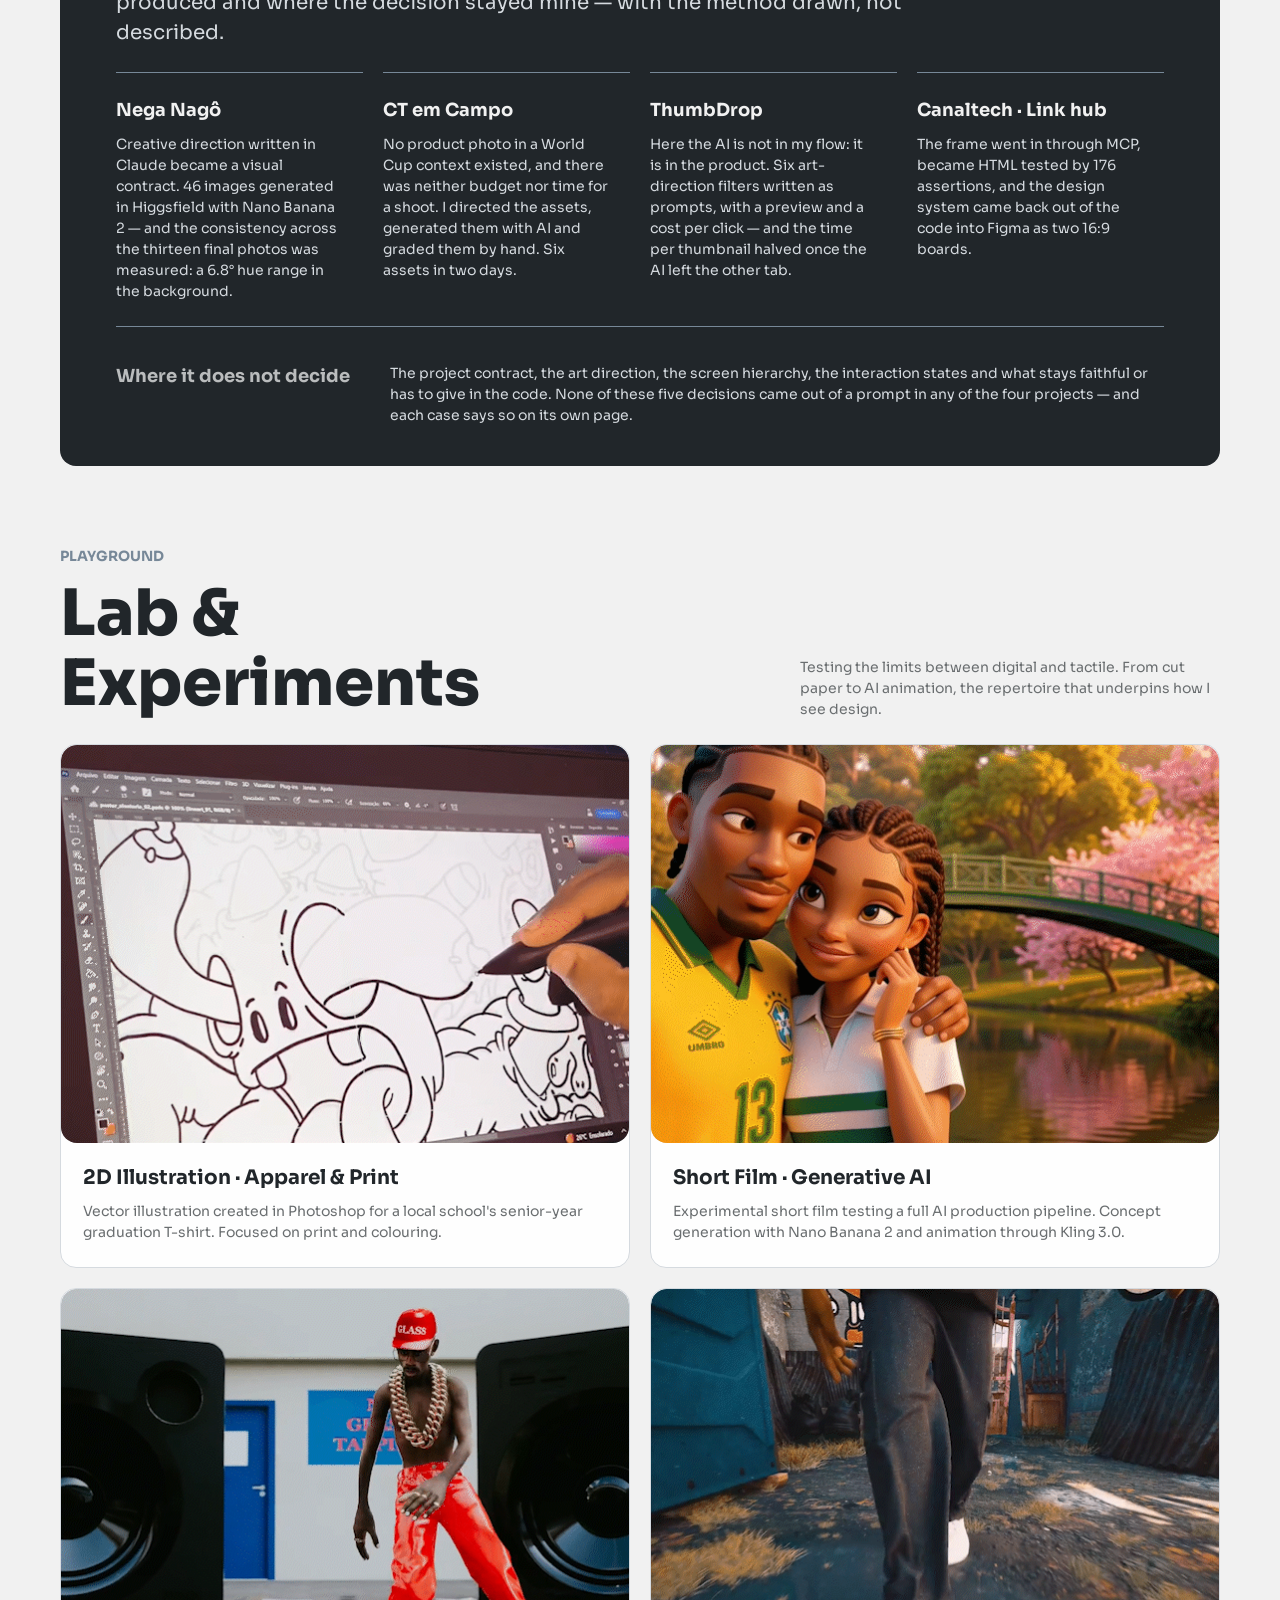
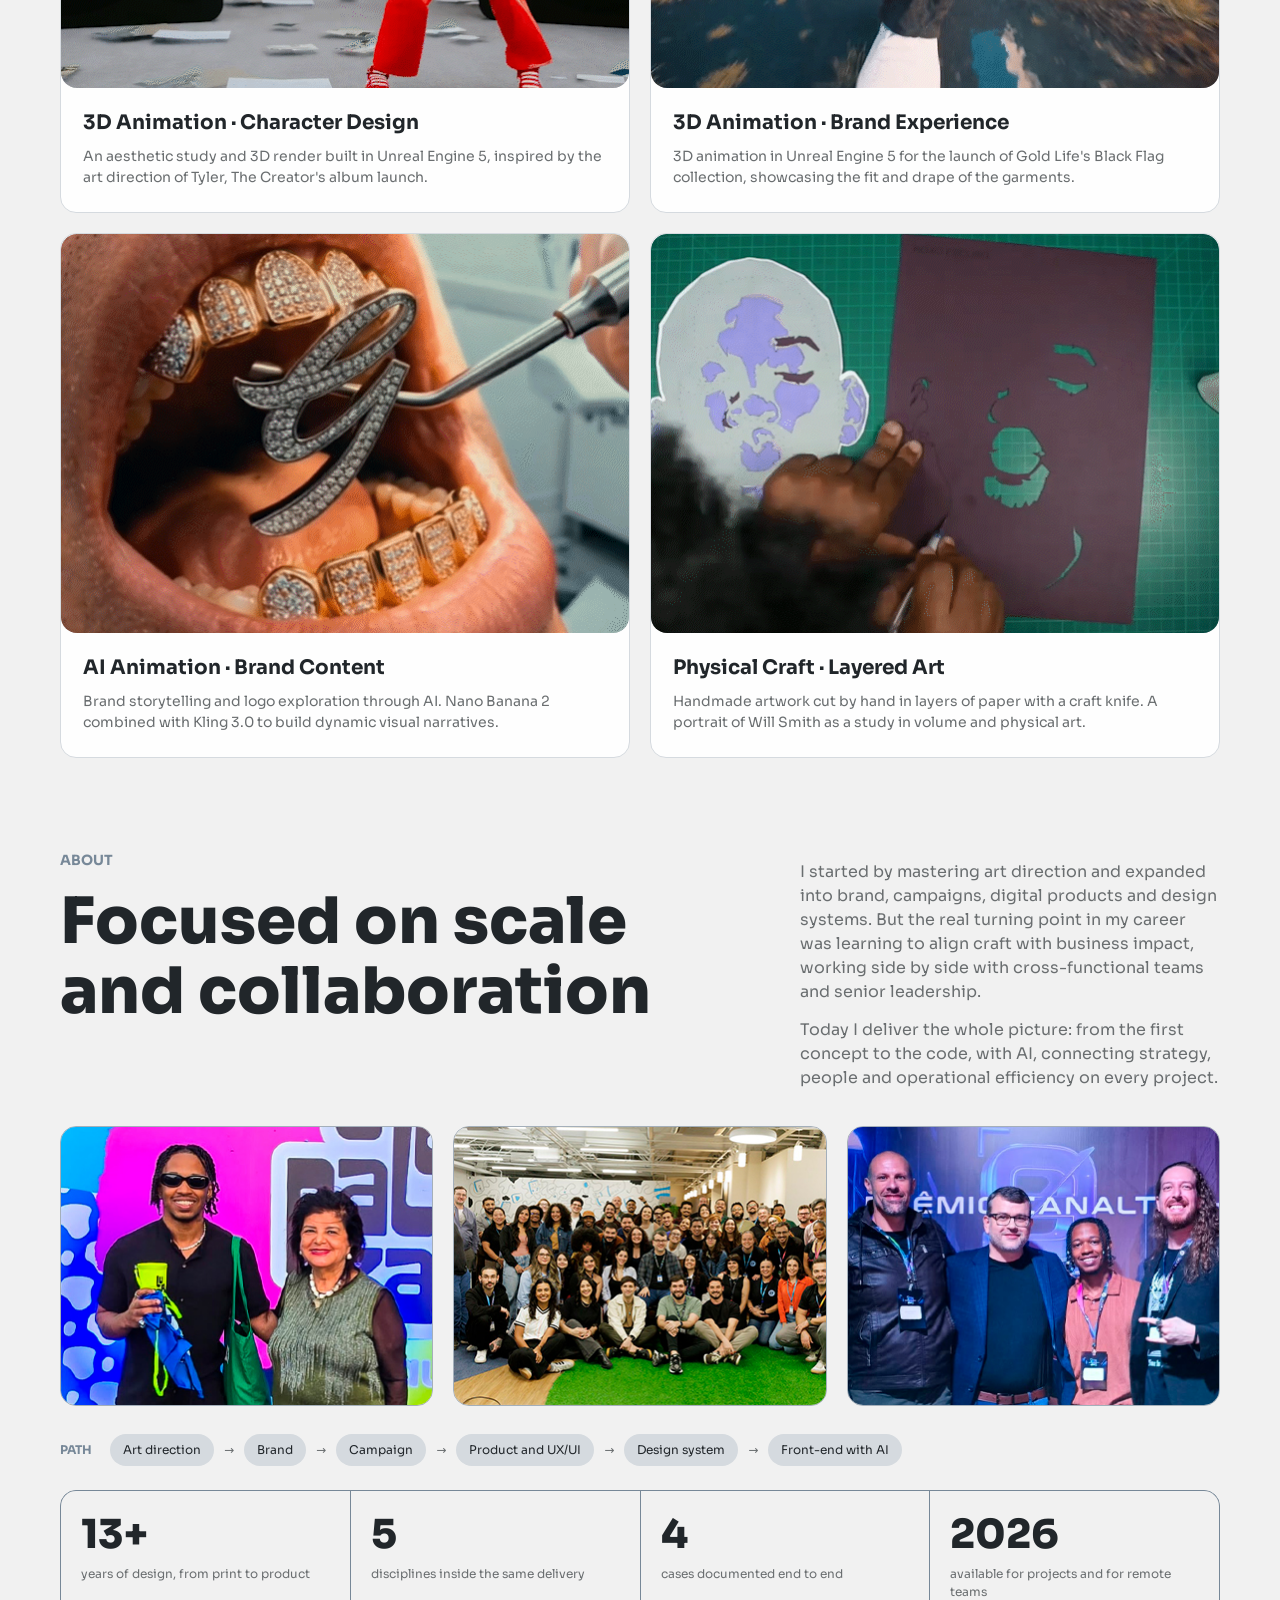
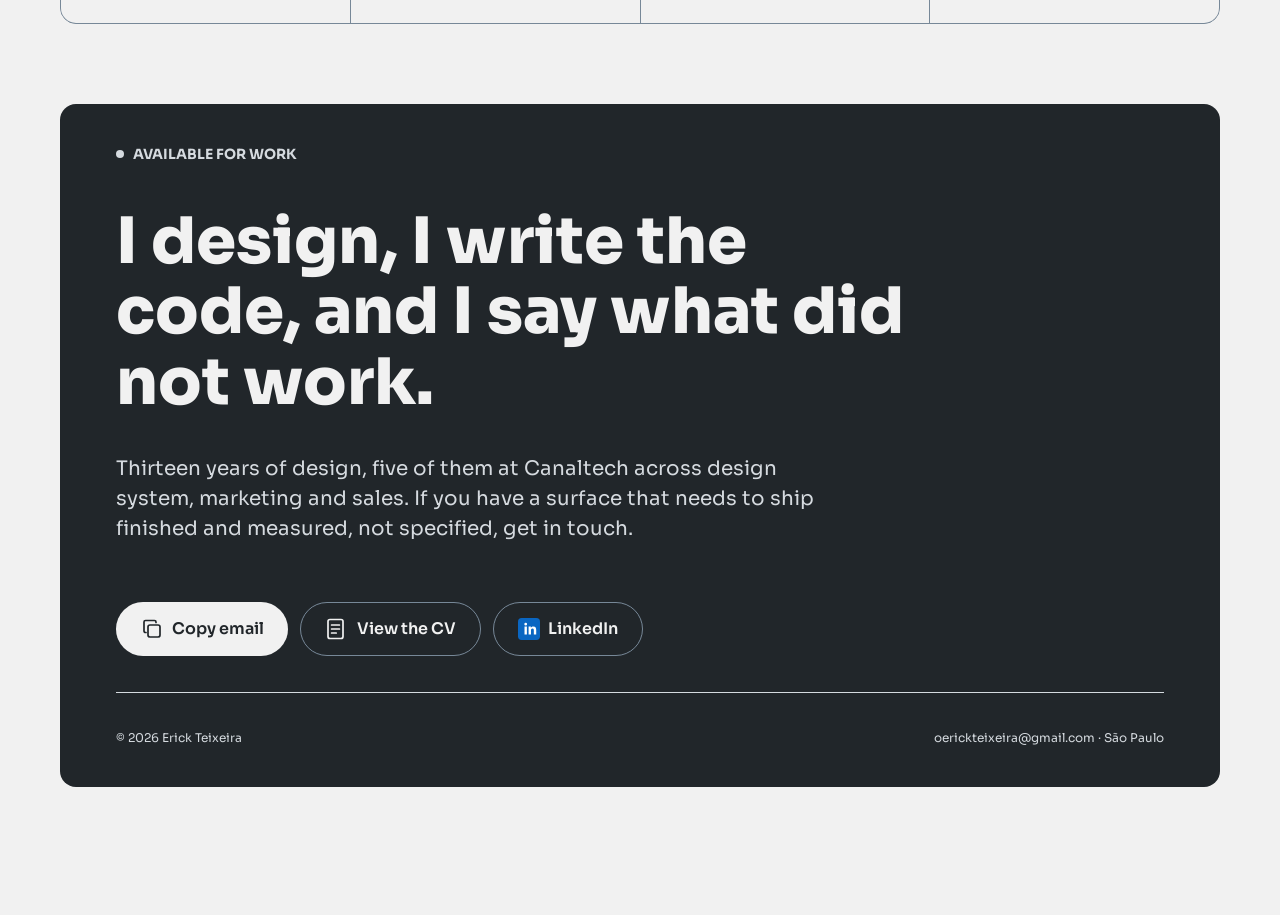
==== commit fc6ae230: "feat: case ThumbDrop, medicao GA4 e correcoes de coerencia Quinta pagina do portfolio e as correcoes" ====
--- a/index.html
+++ b/index.html
@@ -3,6 +3,18 @@
 <head>
 <meta charset="UTF-8" />
 <meta name="viewport" content="width=device-width, initial-scale=1.0" />
+<!-- Consentimento (LGPD) — negado por padrão, liberado só depois do aceite -->
+<script>
+window.dataLayer=window.dataLayer||[];function gtag(){dataLayer.push(arguments);}
+gtag('consent','default',{ad_storage:'denied',ad_user_data:'denied',ad_personalization:'denied',analytics_storage:'denied',wait_for_update:500});
+try{if(localStorage.getItem('et_consentimento')==='aceito'){gtag('consent','update',{analytics_storage:'granted'});}}catch(e){}
+</script>
+<!-- Google tag (gtag.js) -->
+<script async src="https://www.googletagmanager.com/gtag/js?id=G-TM34J12CLE"></script>
+<script>
+gtag('js', new Date());
+gtag('config', 'G-TM34J12CLE');
+</script>
 <meta name="theme-color" content="#f1f1f1" />
 <title>Erick Teixeira · Product &amp; design engineer</title>
 <meta name="description" content="Desenho a campanha inteira e escrevo o código que a entrega — com IA dentro do fluxo, não ao lado dele. Treze anos de design entre marca, campanha, produto, design system e front-end." />
@@ -102,8 +114,11 @@
 .contato{display:flex;flex-direction:column;gap:16px;align-items:flex-start}
 
 /* ---------- botões ---------- */
+/* <button> herda borda, fonte e cursor do navegador: sem este reset o
+   "Copiar e-mail" sai com a moldura cinza padrão e fora da Sora. */
 .btn{display:inline-flex;align-items:center;gap:8px;padding:14px 24px;border-radius:var(--r-pill);
-  font-weight:600;font-size:16px;line-height:1.5;transition:opacity .15s,background .15s,border-color .15s}
+  font-weight:600;font-size:16px;line-height:1.5;font-family:inherit;
+  border:0;cursor:pointer;text-decoration:none;transition:opacity .15s,background .15s,border-color .15s}
 .btn--dark{background:var(--ink);color:var(--on-dark)}
 .btn--dark:hover{opacity:.88}
 .btn--mut{background:var(--muted);color:var(--on-dark)}
@@ -183,7 +198,8 @@
 .painel .h2{color:var(--on-dark)}
 .painel .lead{color:var(--on-dark-2)}
 .painel .lb{color:var(--muted)}
-.provas{display:grid;grid-template-columns:repeat(3,1fr);gap:20px}
+.provas{display:grid;grid-template-columns:repeat(4,1fr);gap:20px}
+@media (max-width:1199px){.provas{grid-template-columns:1fr 1fr}}
 .prova{display:flex;flex-direction:column;gap:10px;padding:24px 20px 0 0;
   border-top:1px solid var(--muted)}
 .prova .t18{color:var(--on-dark)}
@@ -384,7 +400,7 @@
 
   <div class="hero__bio">
     <div class="contato">
-      <a class="btn btn--dark" href="https://drive.google.com/file/d/1fOA2GRwlvkM8g6n0hKdpMAUngW7WzRoP/view?usp=sharing" target="_blank" rel="noopener">
+      <a class="btn btn--dark" href="https://drive.google.com/file/d/1JYXtR79P80dJskrga4ICdHGq94rjy2d0/view" target="_blank" rel="noopener">
         <svg width="24" height="24" viewBox="0 0 24 24" fill="none" aria-hidden="true">
           <rect x="3" y="2.5" width="15" height="19" rx="2" stroke="currentColor" stroke-width="1.7"/>
           <path d="M6.6 8h7.8M6.6 12h7.8M6.6 16h4.6" stroke="currentColor" stroke-width="1.7" stroke-linecap="round"/>
@@ -403,7 +419,7 @@
     </div>
     <p class="intro">Treze anos de design. Comecei em direção de arte, passei por marca, campanha,
       produto e design system — e hoje faço as cinco na mesma entrega, com IA no meio do processo e
-      o código saindo junto. Os três cases abaixo estão documentados de ponta a ponta, inclusive
+      o código saindo junto. Os quatro cases abaixo estão documentados de ponta a ponta, inclusive
       onde a IA não decidiu nada.</p>
   </div>
 </section>
@@ -462,6 +478,34 @@
     </div>
   </a>
 
+  <a class="proj" href="thumbdrop.html" aria-label="Abrir o case ThumbDrop">
+    <div class="shot shot--bordered proj__capa" style="aspect-ratio:1160/520">
+      <img src="assets/capa_thumbdrop.png" width="1160" height="520"
+           data-desc="Capa · ThumbDrop" alt="Capa do case ThumbDrop" loading="lazy" decoding="async" />
+    </div>
+    <div class="proj__meta">
+      <div class="proj__txt">
+        <p class="idx">02</p>
+        <h2 class="t20">ThumbDrop</h2>
+        <p class="p16">Ferramenta interna que tirou a thumbnail da fila do time de design. Duas
+          rodadas de teste com seis pessoas, IA dentro do editor, e o tempo por thumb caindo pela
+          metade.</p>
+      </div>
+      <div class="proj__metrica">
+        <p class="num">−50%</p>
+        <p class="p12">no tempo por thumb: 6 min → 3 min</p>
+      </div>
+    </div>
+    <div class="proj__acao">
+      <div class="chips">
+        <span class="chip">Product design</span><span class="chip">Pesquisa</span>
+        <span class="chip">Design system</span><span class="chip">IA no produto</span>
+        <span class="chip">Protótipo</span>
+      </div>
+      <span class="btn btn--mut ver" aria-hidden="true">Ver o case →</span>
+    </div>
+  </a>
+
   <a class="proj" href="ct-em-campo.html" aria-label="Abrir o case CT em Campo · Canaltech × Netshoes">
     <div class="shot shot--bordered proj__capa" style="aspect-ratio:1160/520">
       <img src="assets/capa_ct_em_campo.png" width="1160" height="520"
@@ -469,7 +513,7 @@
     </div>
     <div class="proj__meta">
       <div class="proj__txt">
-        <p class="idx">02</p>
+        <p class="idx">03</p>
         <h2 class="t20">CT em Campo · Canaltech × Netshoes</h2>
         <p class="p16">Uma ativação de Copa que não cabia no template do portal. Superfície dedicada,
           brandbook, motion e código — sem anúncio, recomendação ou concorrente dividindo a tela.</p>
@@ -496,7 +540,7 @@
     </div>
     <div class="proj__meta">
       <div class="proj__txt">
-        <p class="idx">03</p>
+        <p class="idx">04</p>
         <h2 class="t20">Canaltech · Hub de links</h2>
         <p class="p16">A página de links deixou de ser alugada e passou a medir a si mesma. Design
           system, acessibilidade, consentimento e telemetria dentro de um HTML único.</p>
@@ -522,7 +566,7 @@
     <div class="stack" style="gap:16px">
       <p class="lb">IA no fluxo</p>
       <h2 class="h2">A IA não desenha por mim. Ela tira o atrito entre decidir e entregar.</h2>
-      <p class="lead">Ela move artefato entre etapas e executa o que já foi definido. Nos três cases
+      <p class="lead">Ela move artefato entre etapas e executa o que já foi definido. Nos quatro cases
         eu documentei onde ela entrou, o que produziu e onde a decisão continuou sendo minha — com
         o método desenhado, não descrito.</p>
     </div>
@@ -539,6 +583,12 @@
           prazo para produção. Dirigi as peças, gerei com IA e graduei à mão. Seis peças em dois dias.</p>
       </div>
       <div class="prova">
+        <h3 class="t18">ThumbDrop</h3>
+        <p class="p14">Aqui a IA não está no meu fluxo: está no produto. Seis filtros de direção de
+          arte escritos como prompt, com preview e custo por clique — e o tempo por thumb caiu pela
+          metade quando a IA saiu da outra aba.</p>
+      </div>
+      <div class="prova">
         <h3 class="t18">Canaltech · Hub de links</h3>
         <p class="p14">O frame entrou por MCP, virou HTML testado por 176 asserções, e o design
           system saiu do código de volta para o Figma como dois boards 16:9.</p>
@@ -548,7 +598,7 @@
       <h3 class="t18">Onde ela não decide</h3>
       <p class="p14">O contrato do projeto, a direção de arte, a hierarquia da tela, os estados de
         interação e o que é fiel ou precisa ceder no código. Essas cinco decisões não saíram de
-        prompt em nenhum dos três projetos — e cada case diz isso na própria página.</p>
+        prompt em nenhum dos quatro projetos — e cada case diz isso na própria página.</p>
     </div>
   </div>
 </section>
@@ -683,7 +733,7 @@
   <dl class="nums">
     <div class="nums__i"><dt class="num">13+</dt><dd class="p12" style="margin:0">anos de design, do impresso ao produto</dd></div>
     <div class="nums__i"><dt class="num">5</dt><dd class="p12" style="margin:0">disciplinas dentro da mesma entrega</dd></div>
-    <div class="nums__i"><dt class="num">3</dt><dd class="p12" style="margin:0">cases documentados de ponta a ponta</dd></div>
+    <div class="nums__i"><dt class="num">4</dt><dd class="p12" style="margin:0">cases documentados de ponta a ponta</dd></div>
     <div class="nums__i"><dt class="num">2026</dt><dd class="p12" style="margin:0">disponível para projeto e para time remoto</dd></div>
   </dl>
 </section>
@@ -707,7 +757,7 @@
         </svg>
         <span class="btn__t">Copiar e-mail</span>
       </button>
-      <a class="btn btn--ghost" href="https://drive.google.com/file/d/1fOA2GRwlvkM8g6n0hKdpMAUngW7WzRoP/view?usp=sharing" target="_blank" rel="noopener">
+      <a class="btn btn--ghost" href="https://drive.google.com/file/d/1JYXtR79P80dJskrga4ICdHGq94rjy2d0/view" target="_blank" rel="noopener">
         <svg width="24" height="24" viewBox="0 0 24 24" fill="none" aria-hidden="true">
           <rect x="3" y="2.5" width="15" height="19" rx="2" stroke="currentColor" stroke-width="1.7"/>
           <path d="M6.6 8h7.8M6.6 12h7.8M6.6 16h4.6" stroke="currentColor" stroke-width="1.7" stroke-linecap="round"/>
@@ -799,5 +849,6 @@
   });
 })();
 </script>
+<script src="assets/analytics.js" defer></script>
 </body>
 </html>
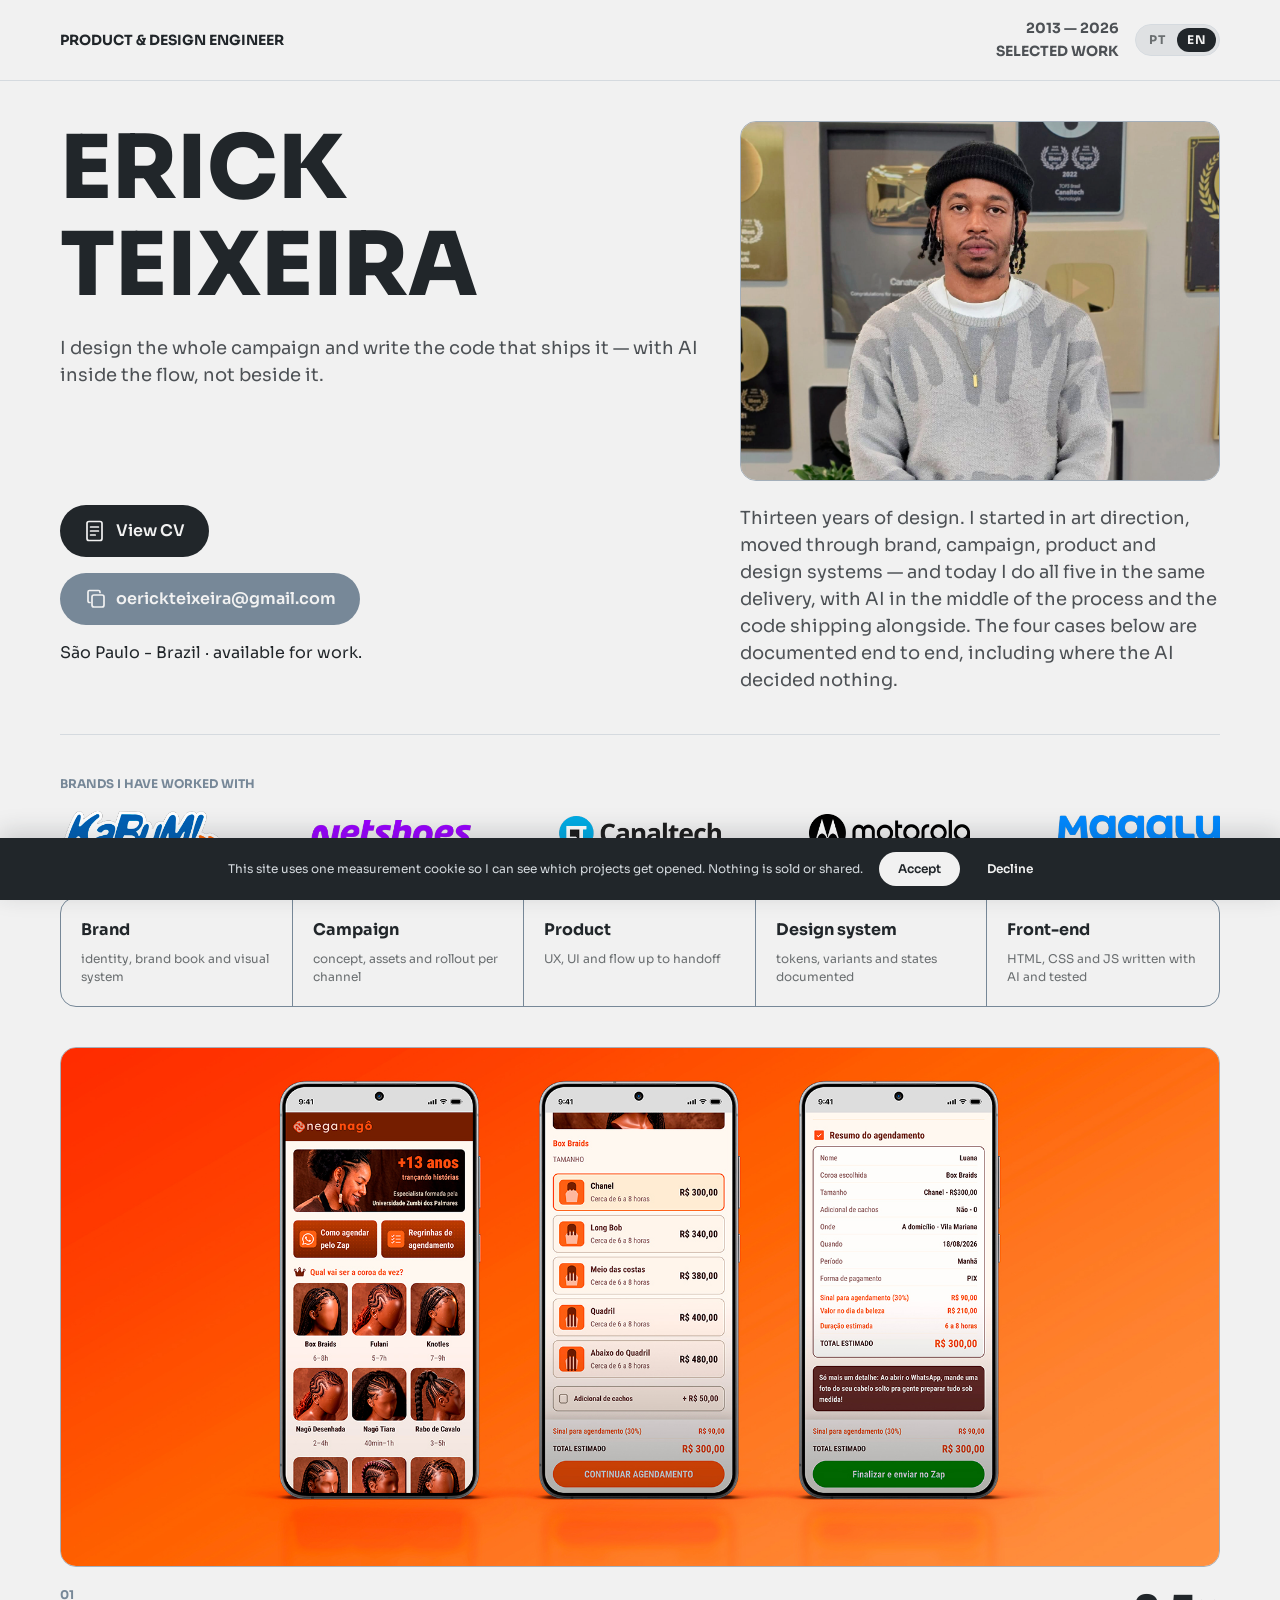
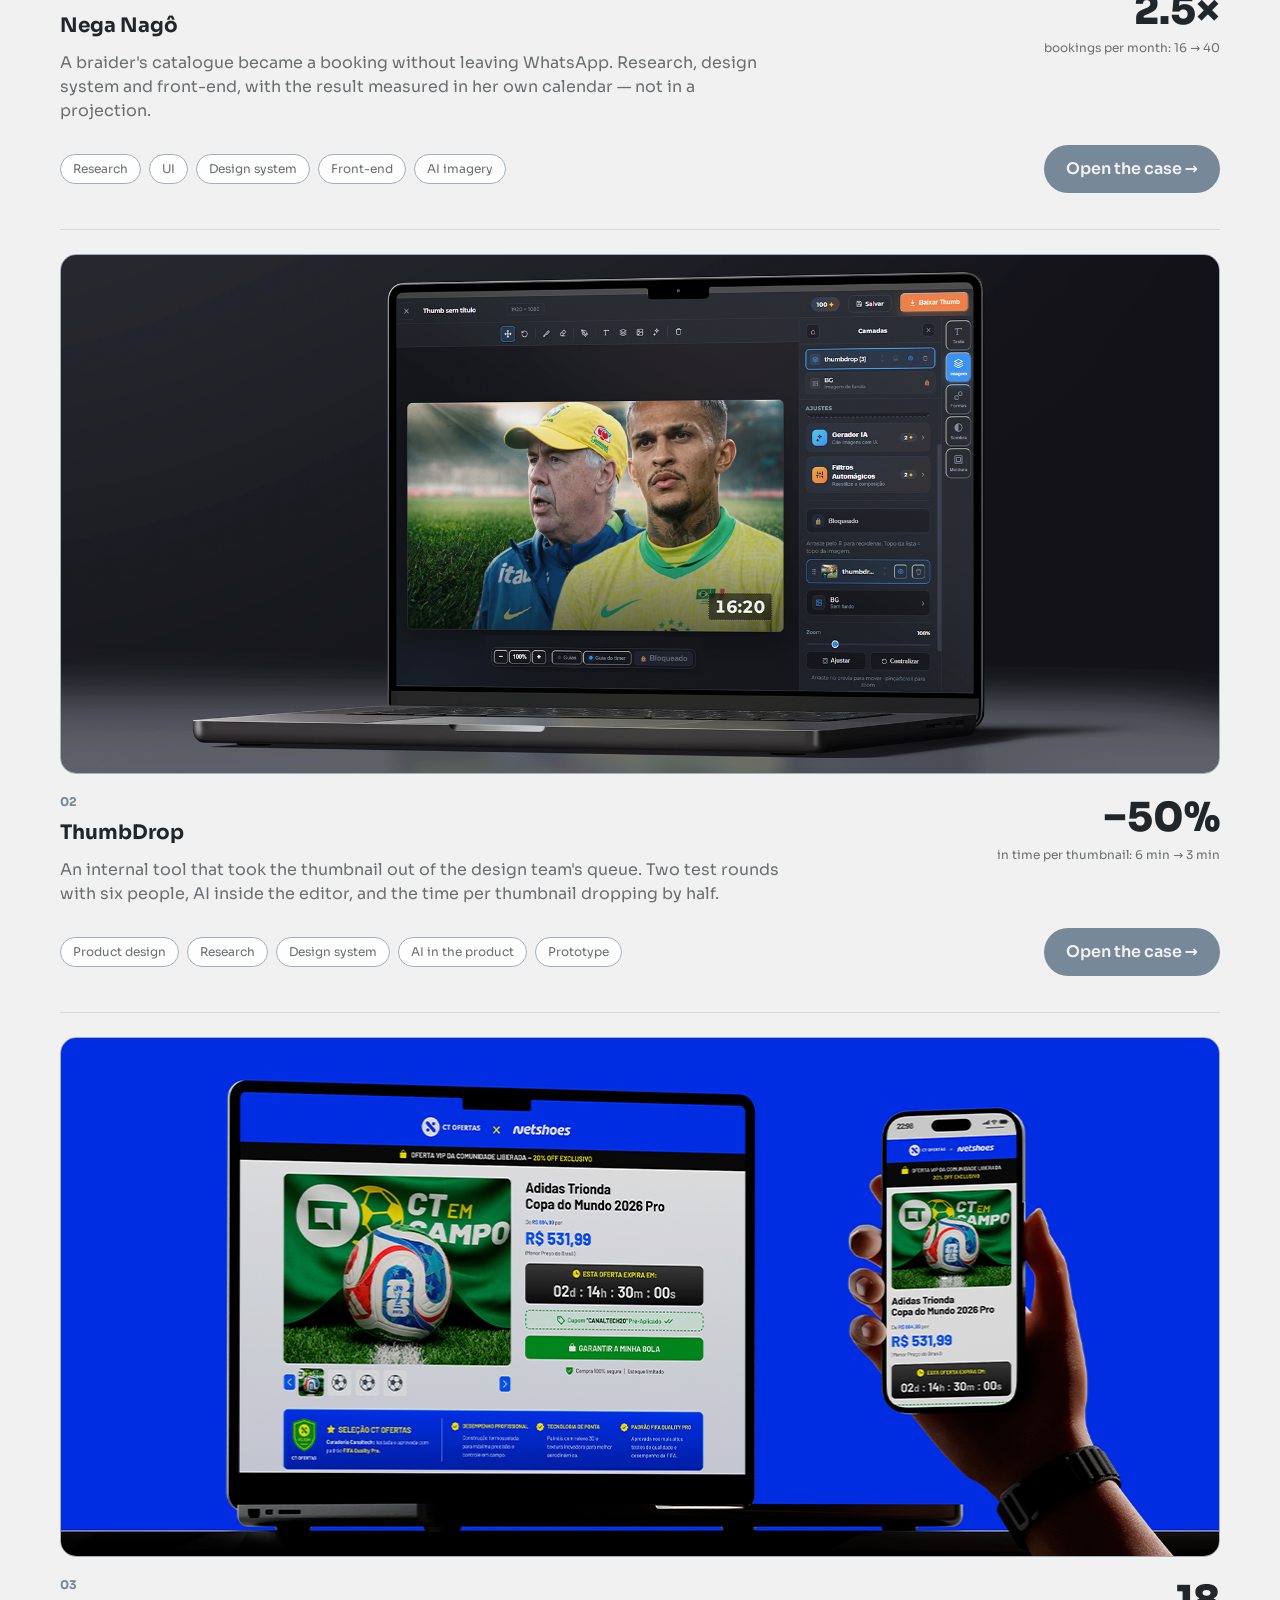
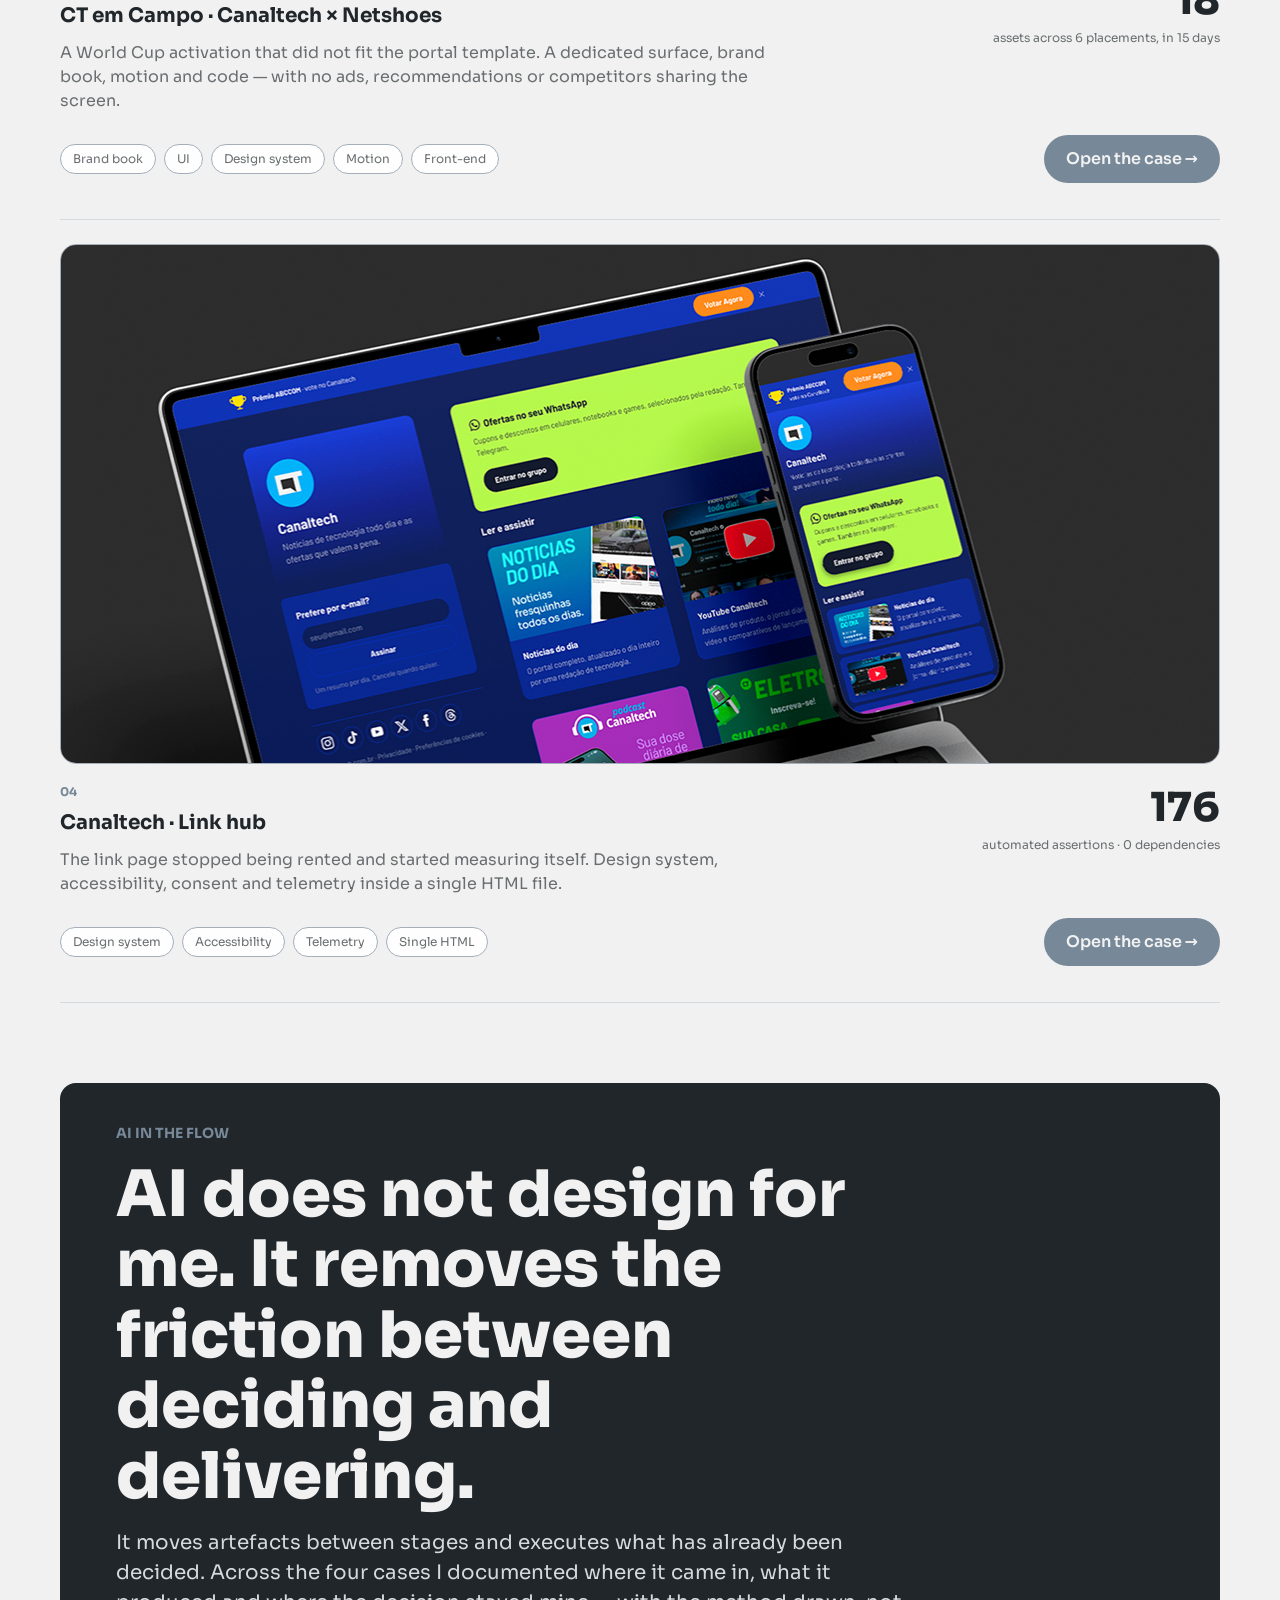
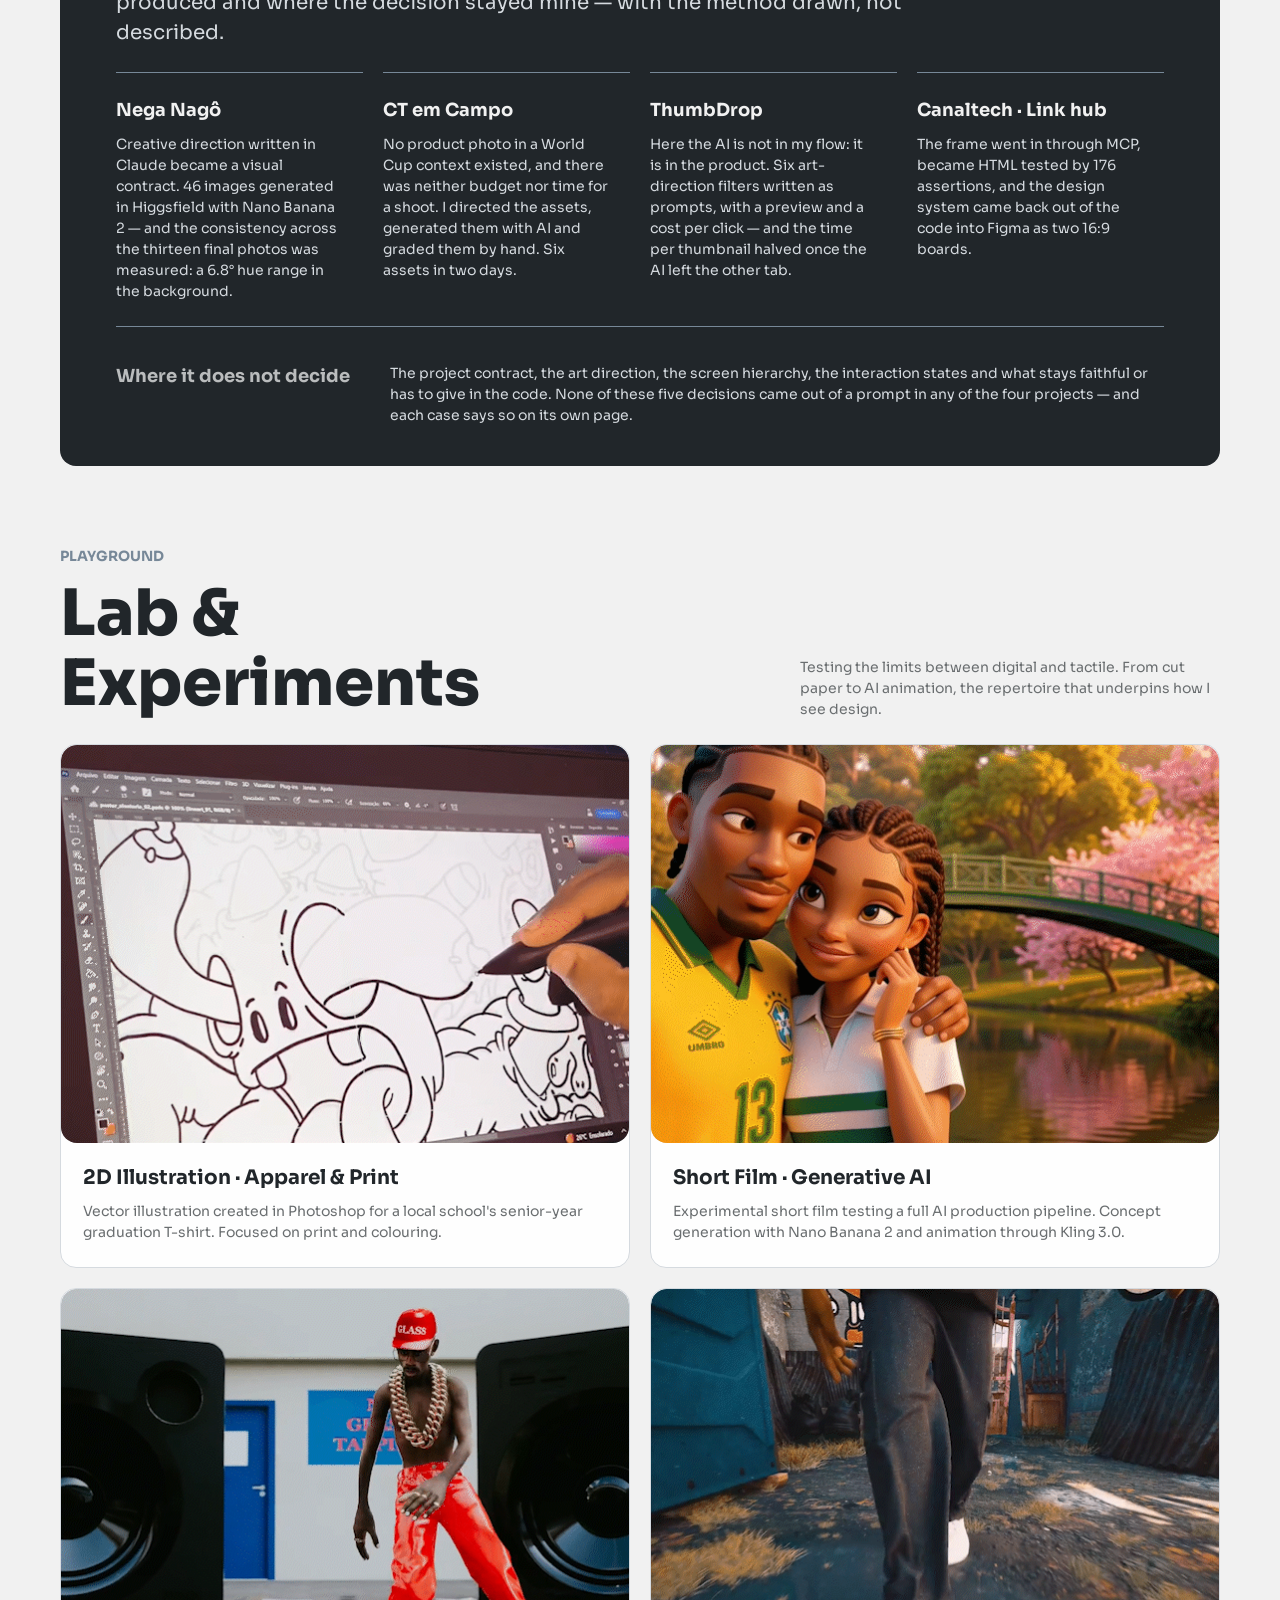
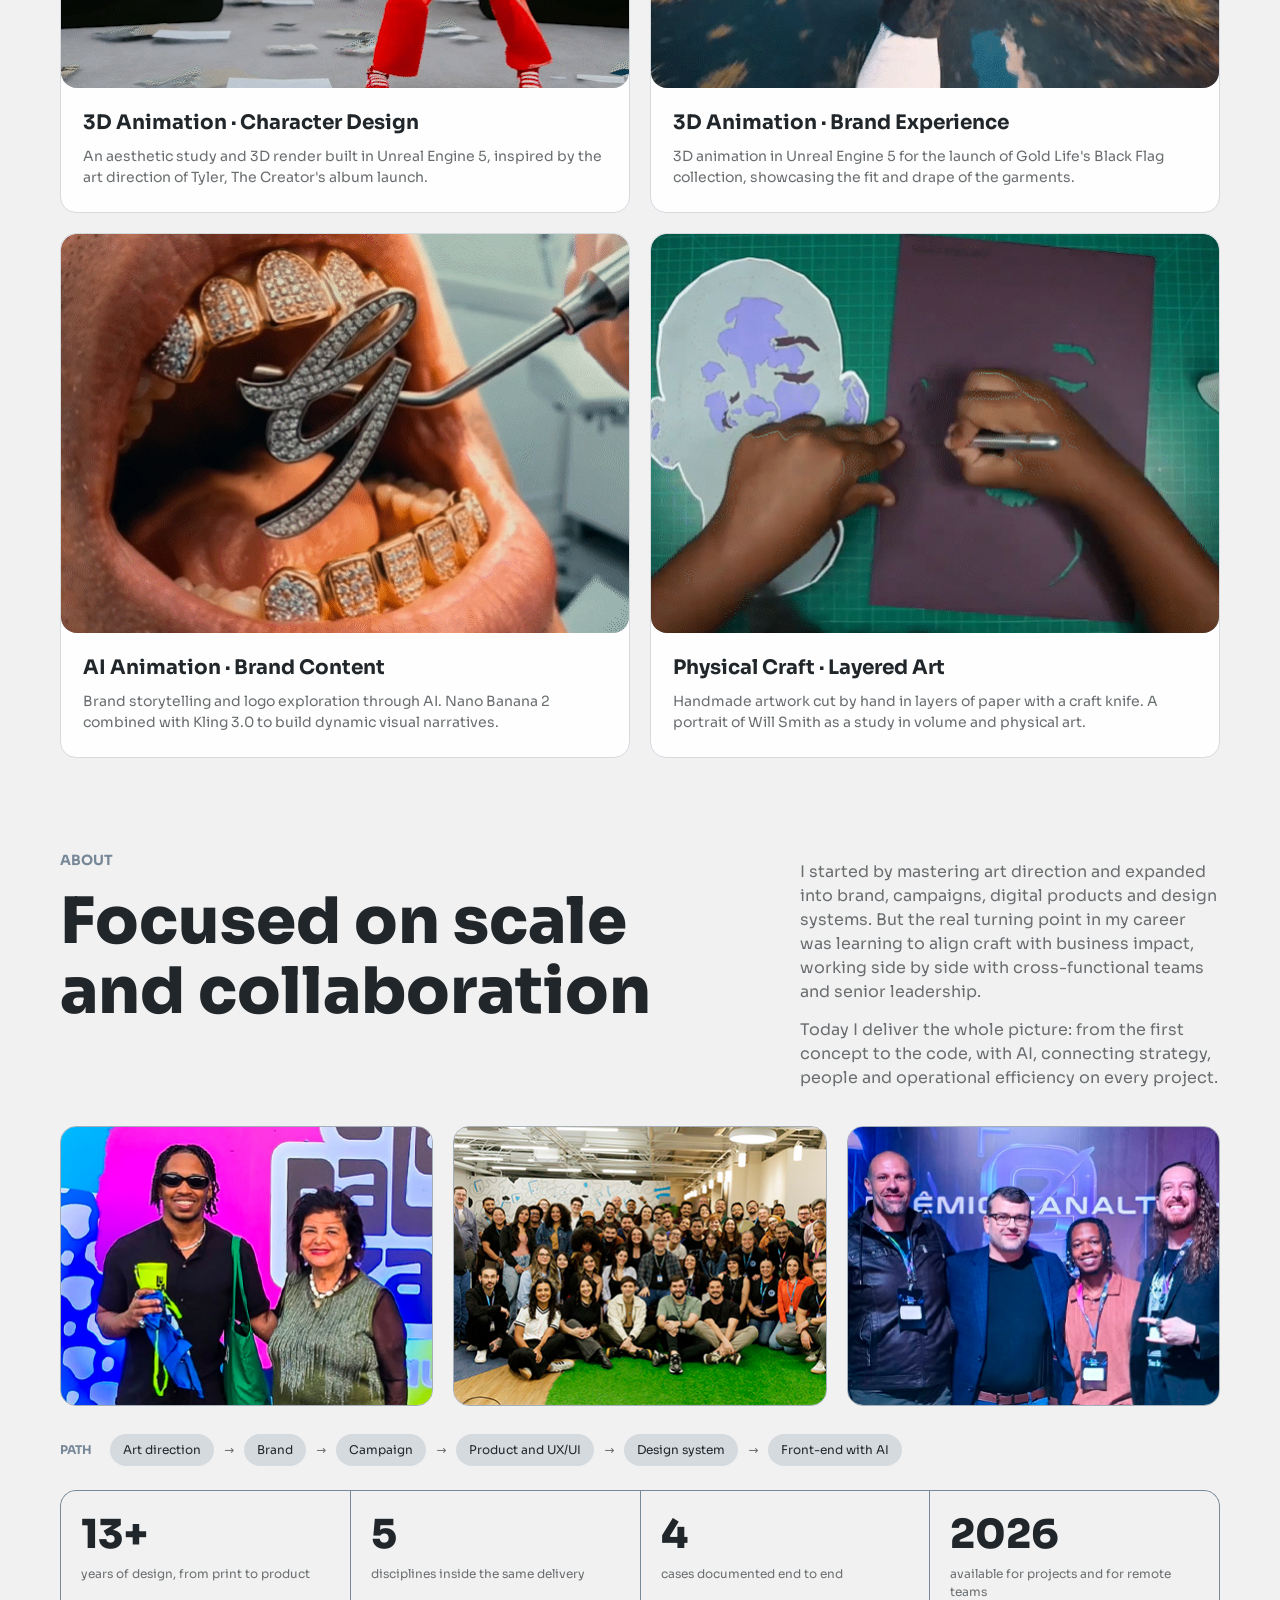
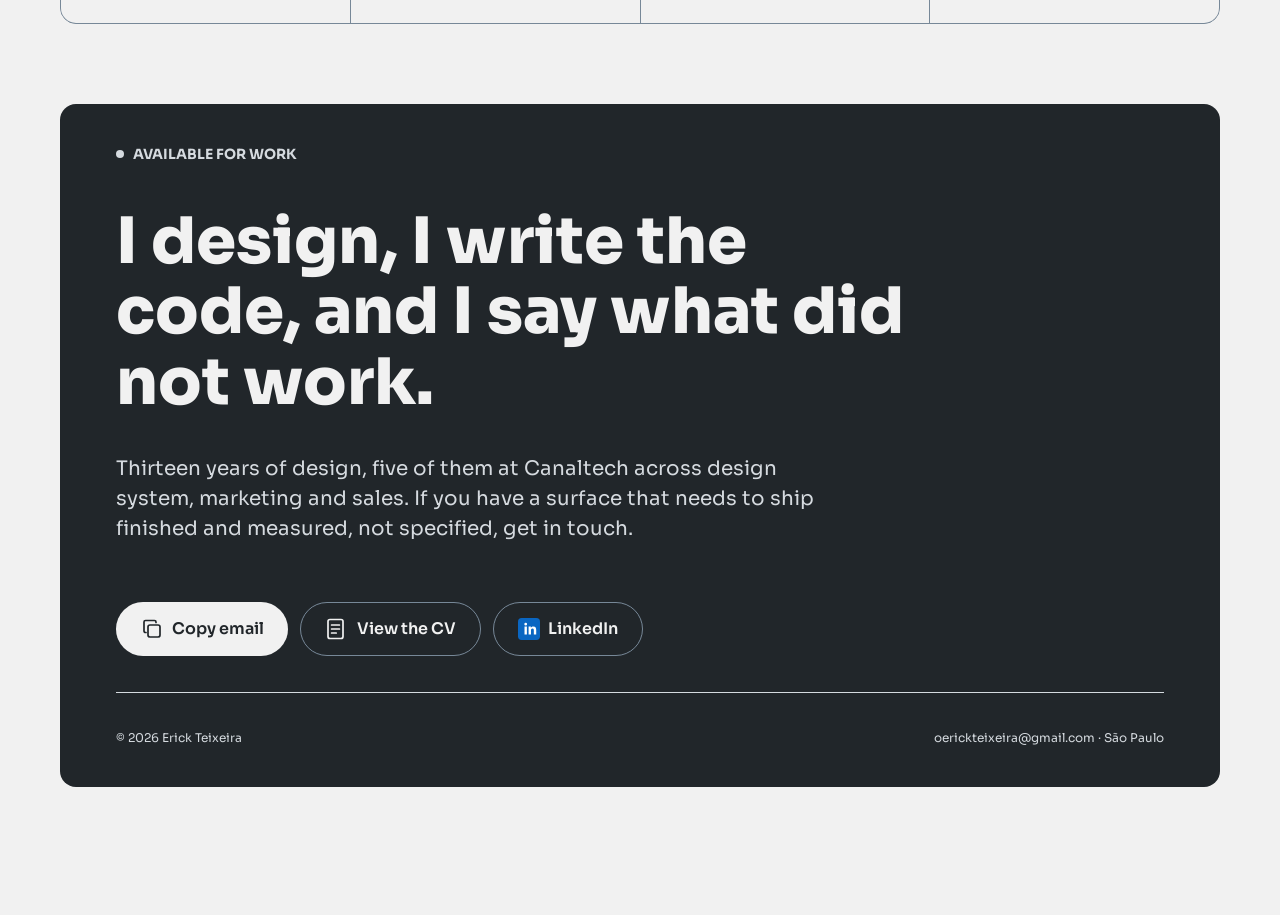
==== commit 56019ae4: "fix: a regua de tipo 16/14/12 valendo nas cinco paginas O CT em Campo nunca foi normalizado: usava o" ====
--- a/index.html
+++ b/index.html
@@ -145,7 +145,7 @@
 /* slot de logo tem 48px de altura: o placeholder cabe dentro, sem descrição */
 .marca .ph{min-height:0;height:100%;padding:4px;gap:0;border-radius:8px}
 .marca .ph .ph__d{display:none}
-.marca .ph .ph__f{font-size:10px;padding:3px 6px;line-height:1.25;max-width:100%;
+.marca .ph .ph__f{font-size:12px;padding:3px 6px;line-height:1.25;max-width:100%;
   overflow:hidden;text-overflow:ellipsis;white-space:nowrap}
 </style>
 <style>
@@ -293,27 +293,27 @@
 
 @media (max-width:767px){
   :root{--pad-x:20px;--sec-y:28px;--r:14px}
-  body{font-size:15px}
+  body{font-size:16px}
 
   .d1{font-size:40px;line-height:1.12}
   .h2{font-size:29px;line-height:1.18}
   .num{font-size:30px}
-  .t20{font-size:17px}
+  .t20{font-size:18px}
   .t18{font-size:16px}
-  .lead{font-size:16.5px}
+  .lead{font-size:16px}
   .intro{font-size:16px}
-  .p16{font-size:15px}
+  .p16{font-size:14px}
 
   /* topo: cargo e período empilham, período volta a alinhar à esquerda */
   .topo__in{flex-direction:column;align-items:flex-start;gap:6px;padding-block:14px}
-  .topo__cargo{font-size:12.5px}
+  .topo__cargo{font-size:12px}
   .topo__per{align-items:flex-start;text-align:left}
-  .topo__per span{font-size:12.5px}
+  .topo__per span{font-size:12px}
 
   .hero{padding-block:28px;gap:20px}
   .hero__top .shot{max-width:none}
   .contato{width:100%}
-  .btn{padding:13px 20px;font-size:15px}
+  .btn{padding:13px 20px;font-size:14px}
   .contato .btn{width:100%;justify-content:center}
 
   /* marcas: rolagem horizontal preserva o tamanho legível do logo */
@@ -335,7 +335,7 @@
   .proj__capa{height:210px}
   .proj__acao{flex-direction:column;align-items:stretch;gap:14px}
   .ver{justify-content:center}
-  .chip{font-size:11.5px;padding:4px 10px}
+  .chip{font-size:12px;padding:4px 10px}
 
   .painel{padding:24px 20px}
   .ndecide{grid-template-columns:1fr;gap:10px;padding-top:24px}
@@ -353,7 +353,7 @@
   .nums{grid-template-columns:1fr 1fr}
   .nums__i{padding:16px 16px}
   .traj{gap:8px}
-  .passo{font-size:11.5px;padding:6px 11px}
+  .passo{font-size:12px;padding:6px 11px}
 
   .acoes{padding-top:16px}
   .acoes .btn{width:100%;justify-content:center}
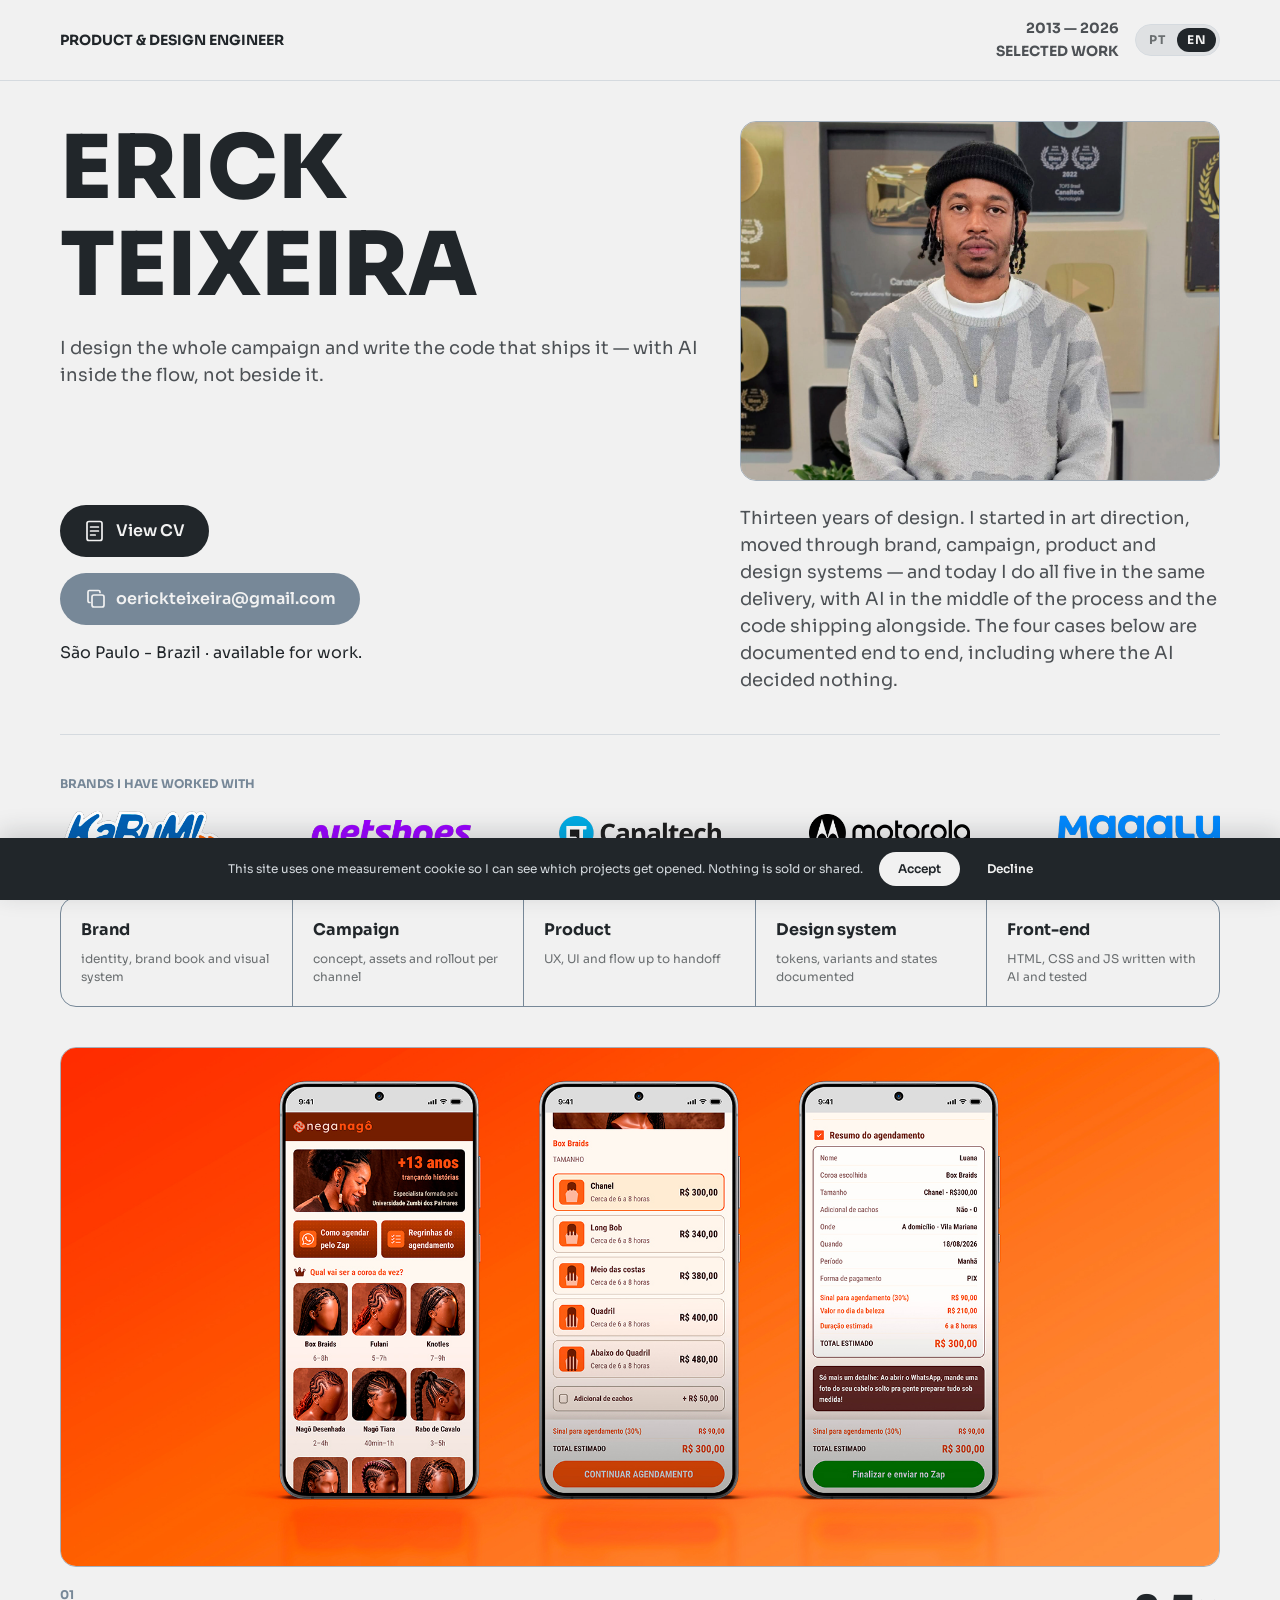
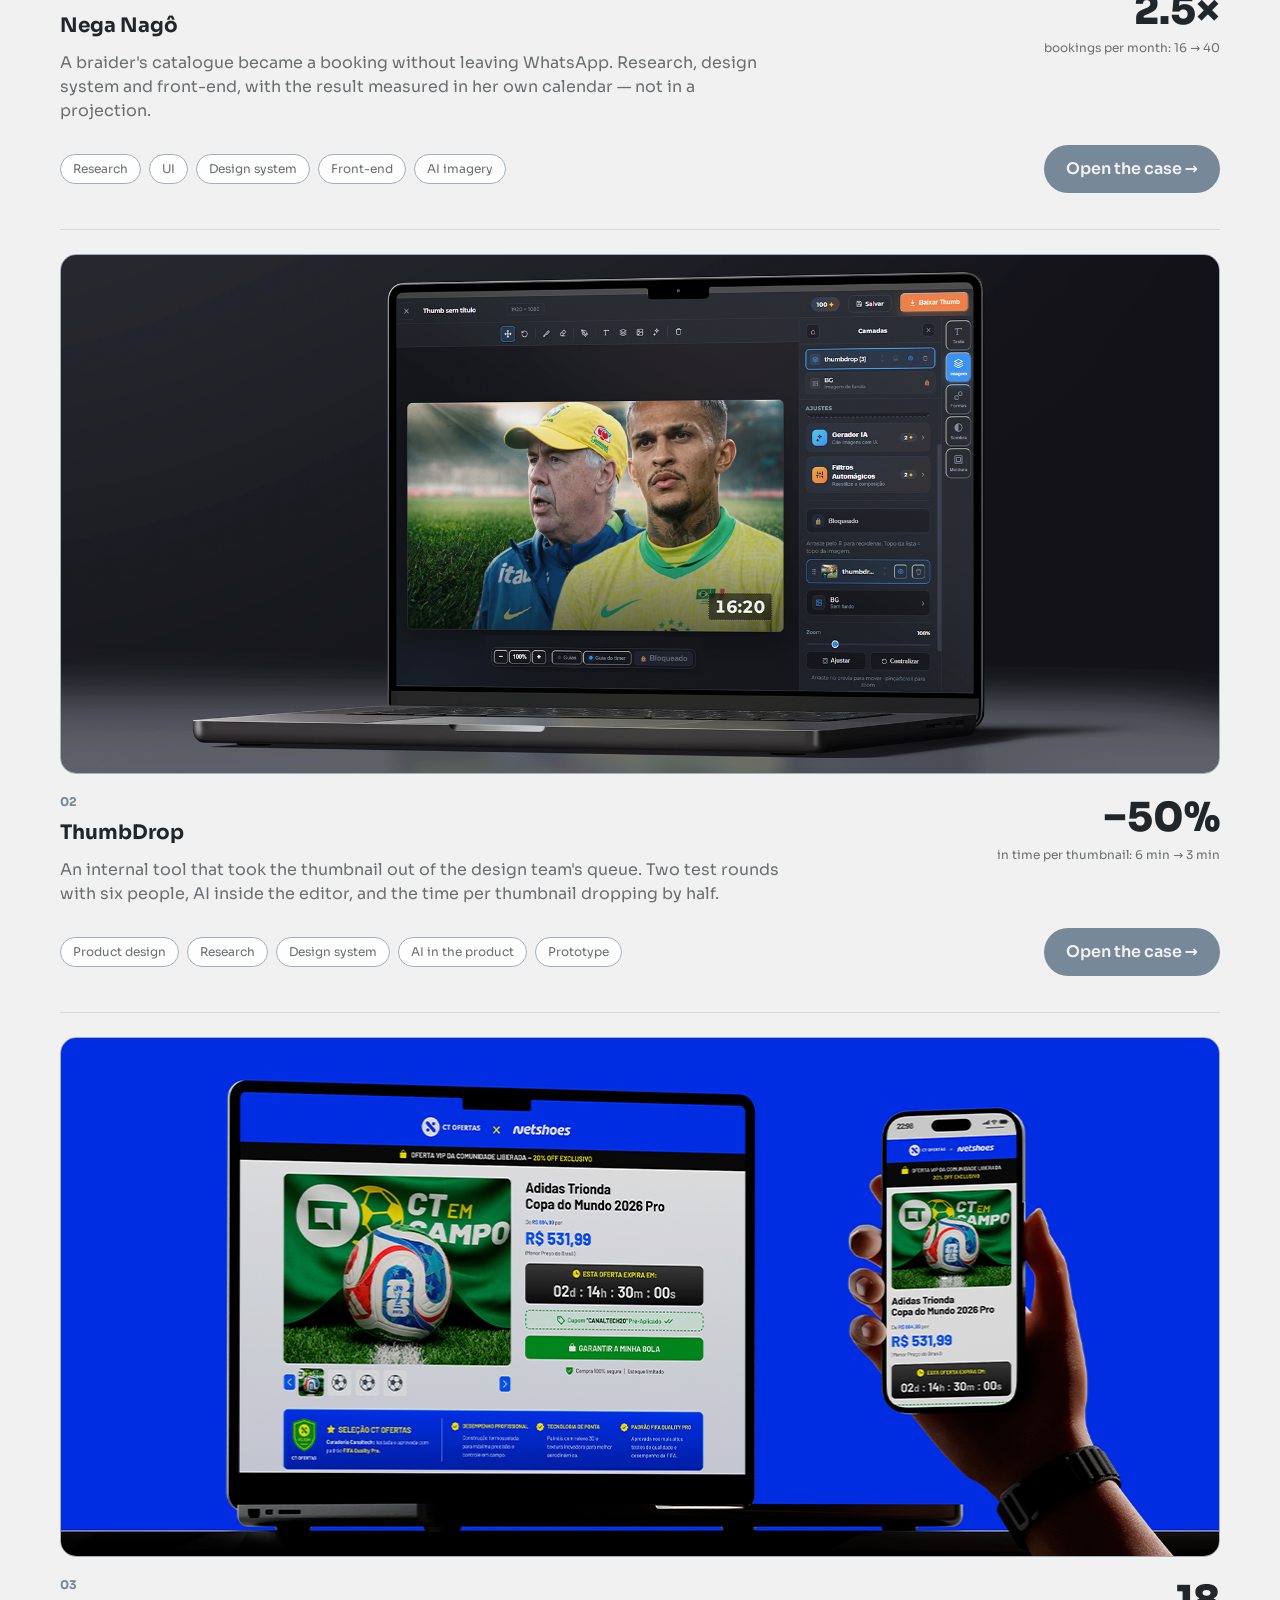
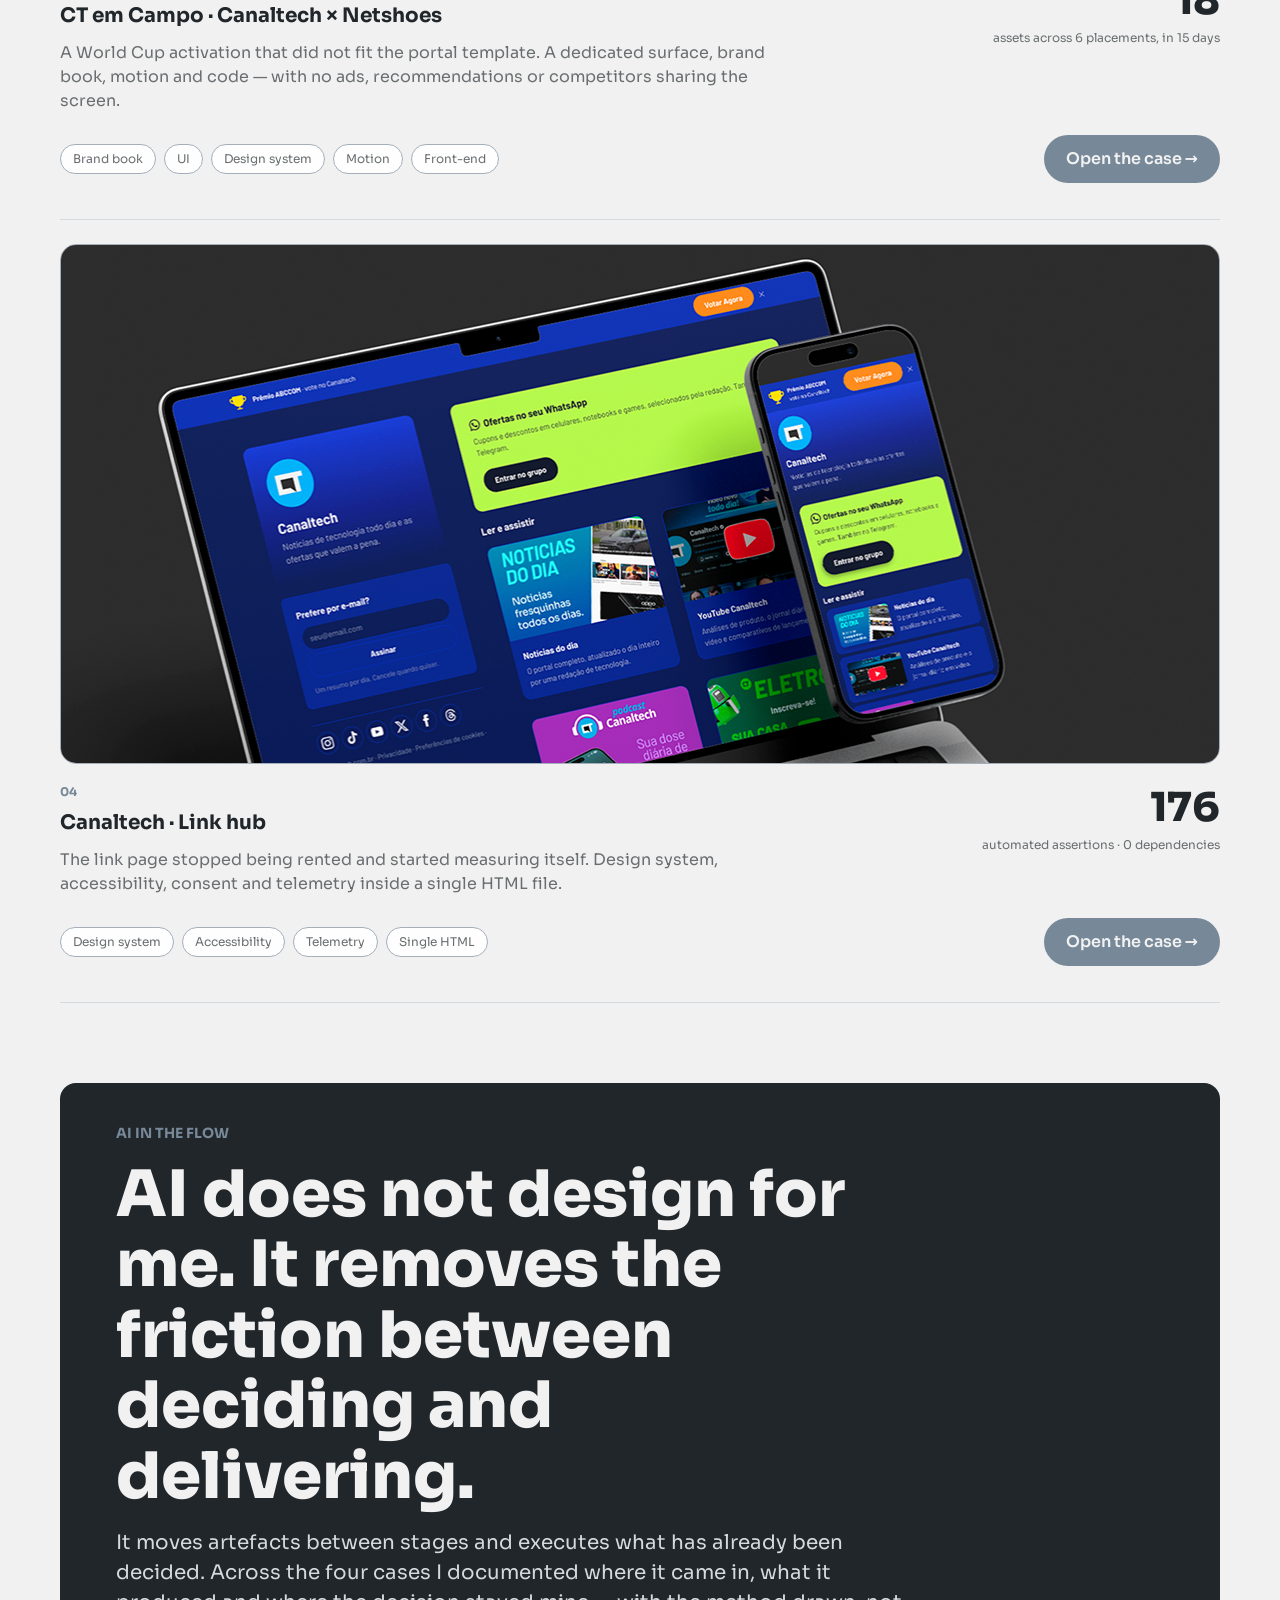
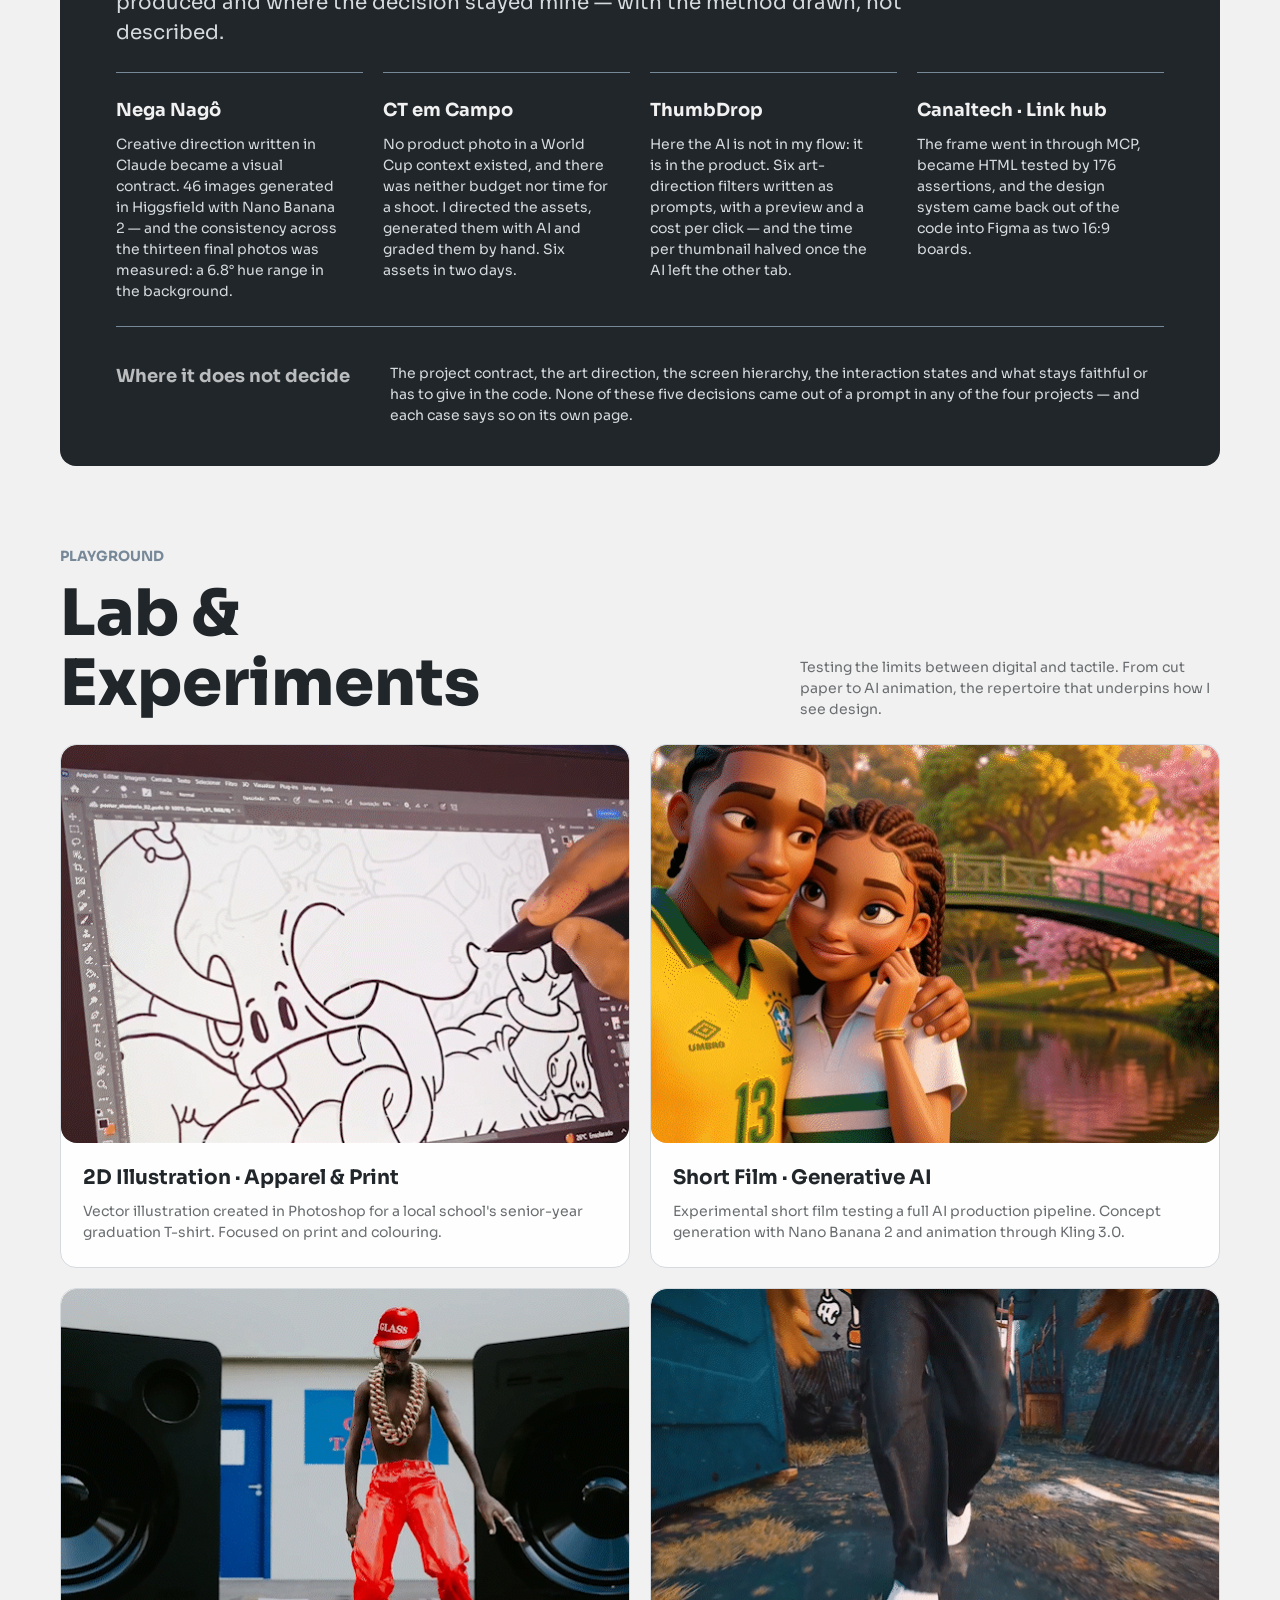
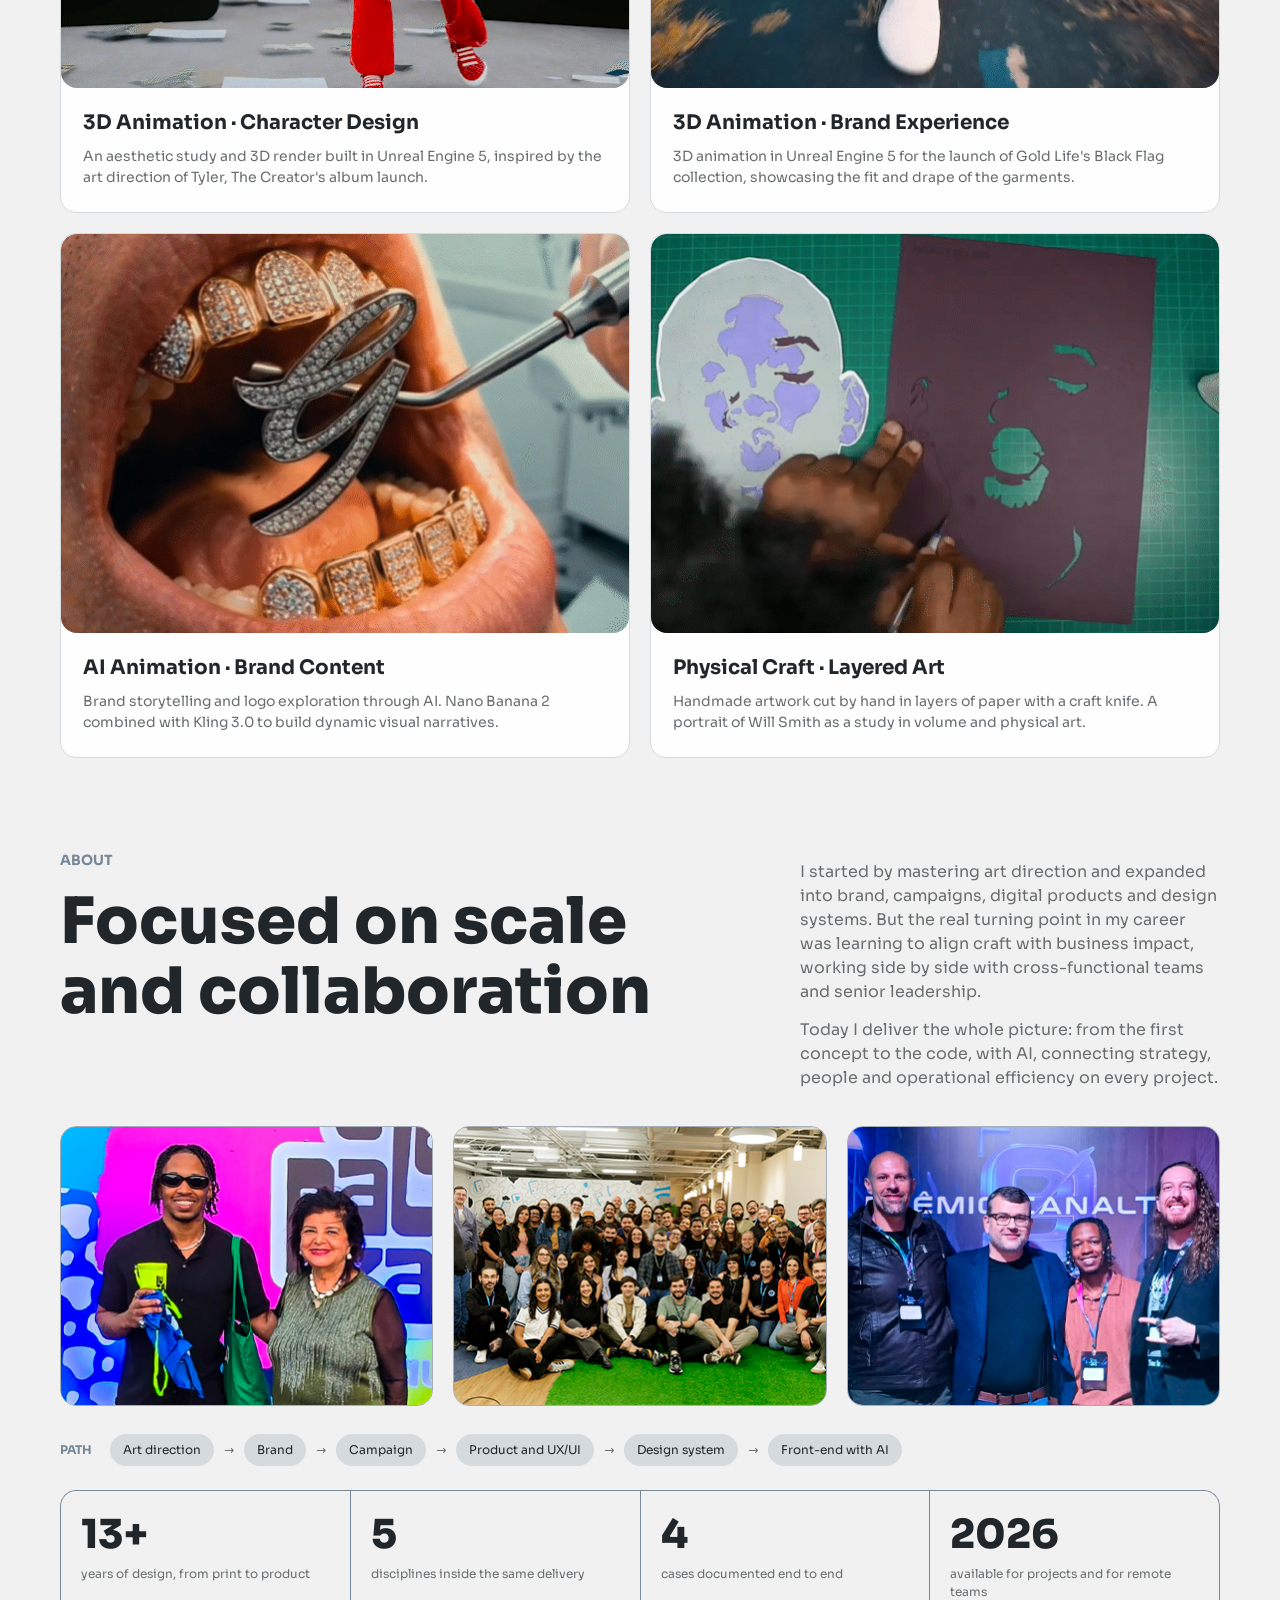
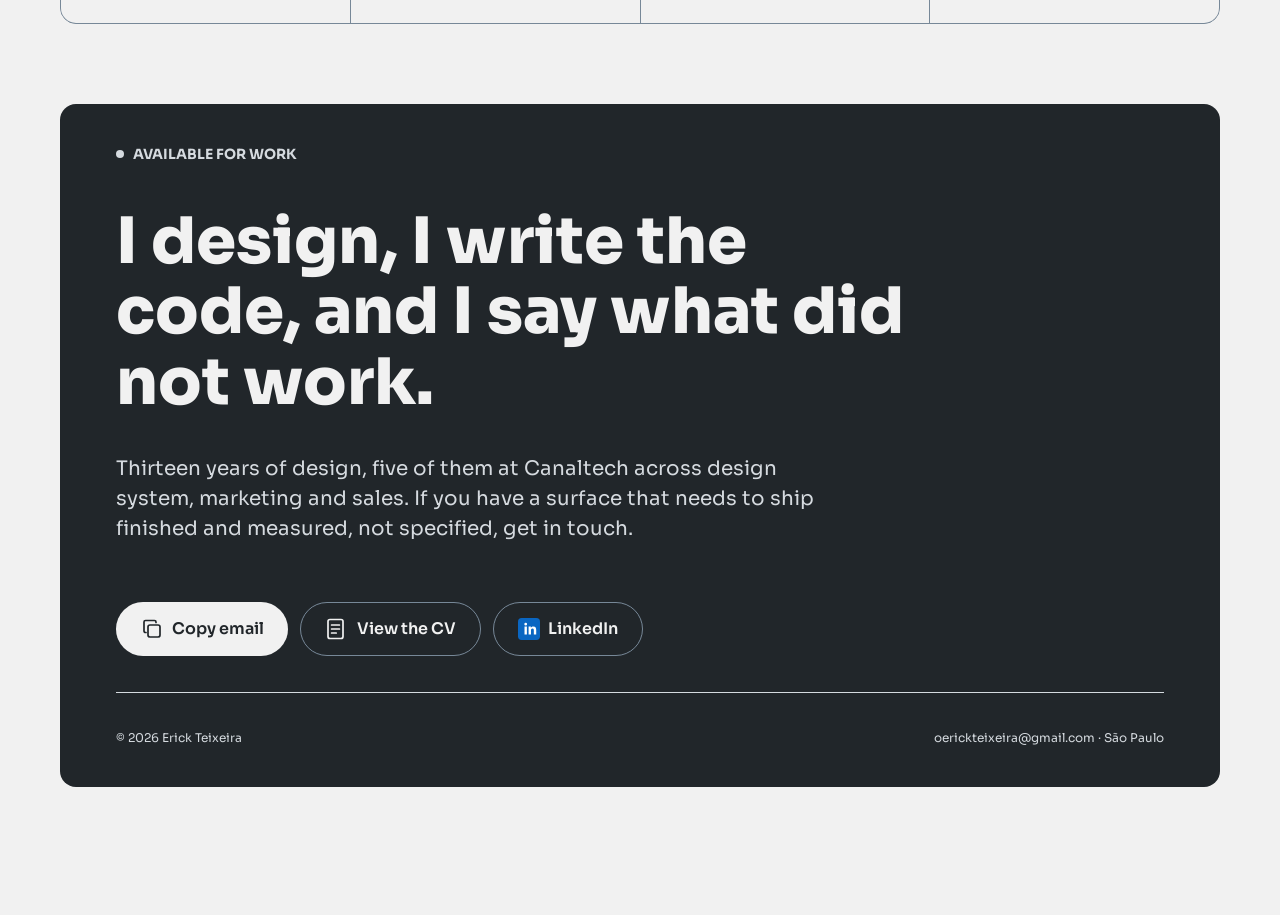
==== commit d3b4d556: "feat: PDF do portfolio, com os links medidos pelo Analytics O portfolio tambem circula como anexo. A" ====
--- a/index.html
+++ b/index.html
@@ -787,6 +787,33 @@
   font-size:14px;font-weight:600;opacity:0;pointer-events:none;transition:opacity .2s,transform .2s;
   box-shadow:0 12px 32px -12px rgba(33,38,42,.5)}
 .toast[data-show]{opacity:1;transform:translate(-50%,0)}
+
+/* ==========================================================================
+   Impressão / PDF. O portfólio também circula como anexo, e o que sai daqui
+   precisa ser o mesmo documento — com os fundos escuros, sem o chrome de
+   navegação e sem cortar cartão no meio da página.
+   ========================================================================== */
+@media print{
+  @page{size:A4 landscape;margin:0}
+  html,body{background:var(--page)}
+  /* chrome que só existe na tela */
+  .topo{position:static;backdrop-filter:none;-webkit-backdrop-filter:none}
+  .menu,.idioma,.ck,.sr-only,#toast,.lupa,.lupa__fig{display:none!important}
+  /* nada de CARTÃO partido entre páginas. A seção fica de fora de propósito:
+     ela é mais alta que uma página, e pedir para não quebrar empurra a seção
+     inteira para a página seguinte, deixando a anterior em branco. */
+  .nbox,.dbox,.et,.rbox,.projeto,.comp,.token,.filtro,.pill,.card,
+  .grupo,.tab,.aberto,.pas,.etapa,.passo,.linha,.contato,figure,
+  .disc,.disc__item,.prova,.tile,.proj,.nums__i,.marca,.foto,.traj,
+  .ficha,.ficha__i,.cont__i,.ad__col,.espacos,.chips{break-inside:avoid}
+  h1,h2,h3{break-after:avoid}
+  figcaption{break-before:avoid}
+  /* a imagem nunca sai da caixa dela na paginação */
+  .shot,.fig,.figura{break-inside:avoid}
+  img{max-width:100%}
+  /* o link continua clicável no PDF, então não precisa imprimir a URL */
+  a[href]::after{content:none}
+}
 </style>
 
 <script src="assets/i18n.js"></script>
